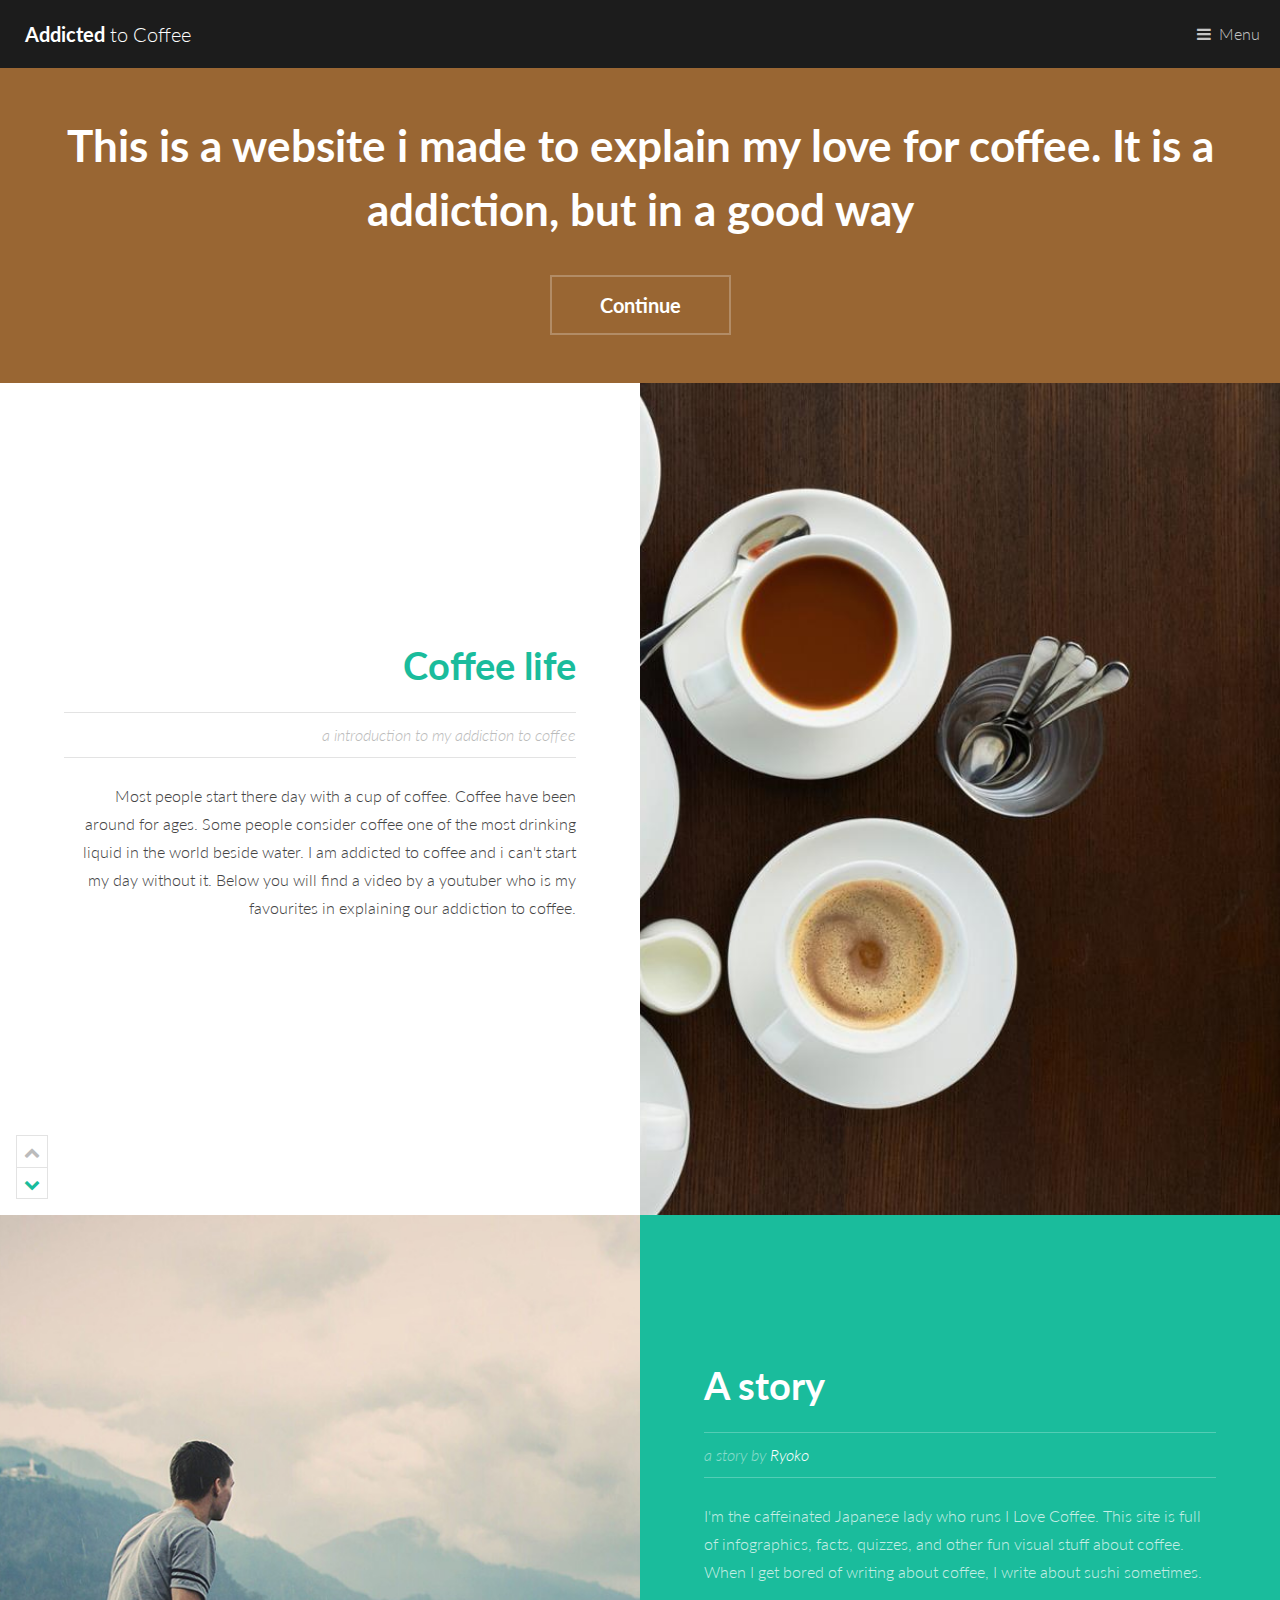
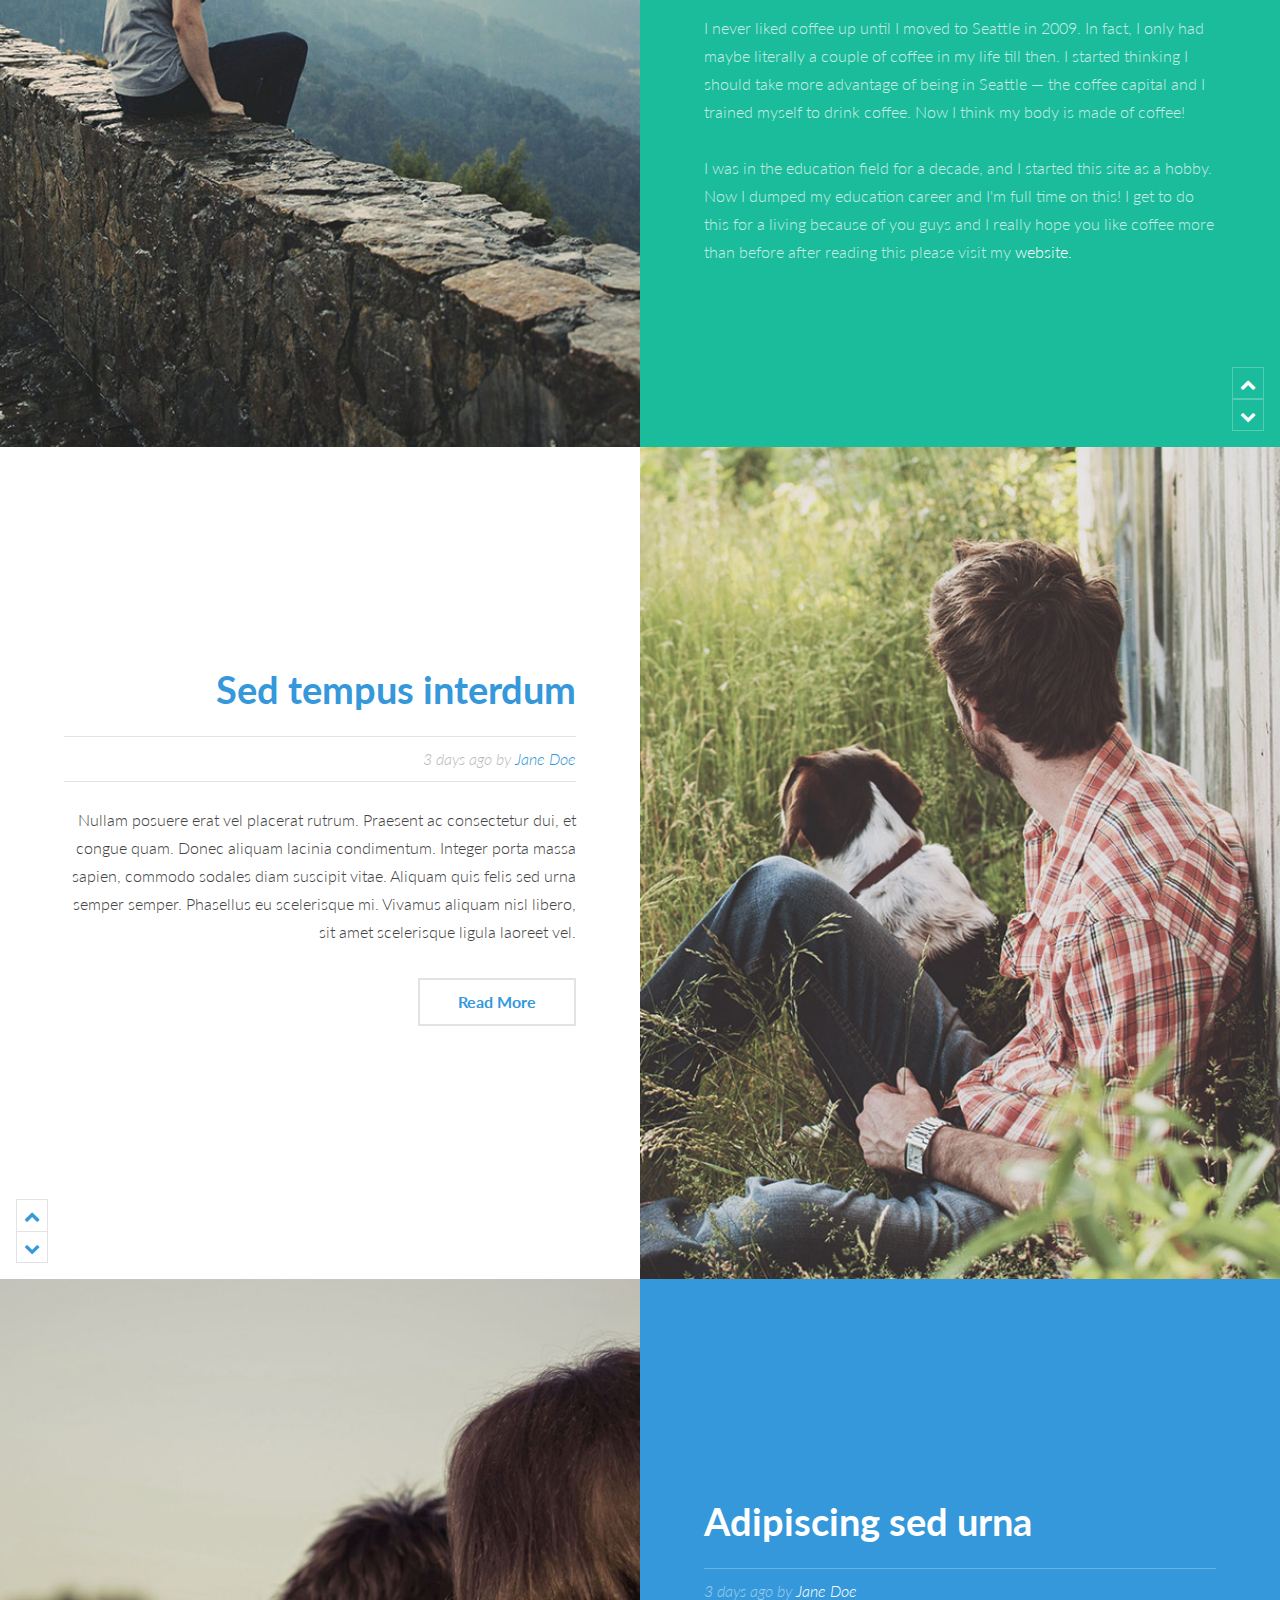
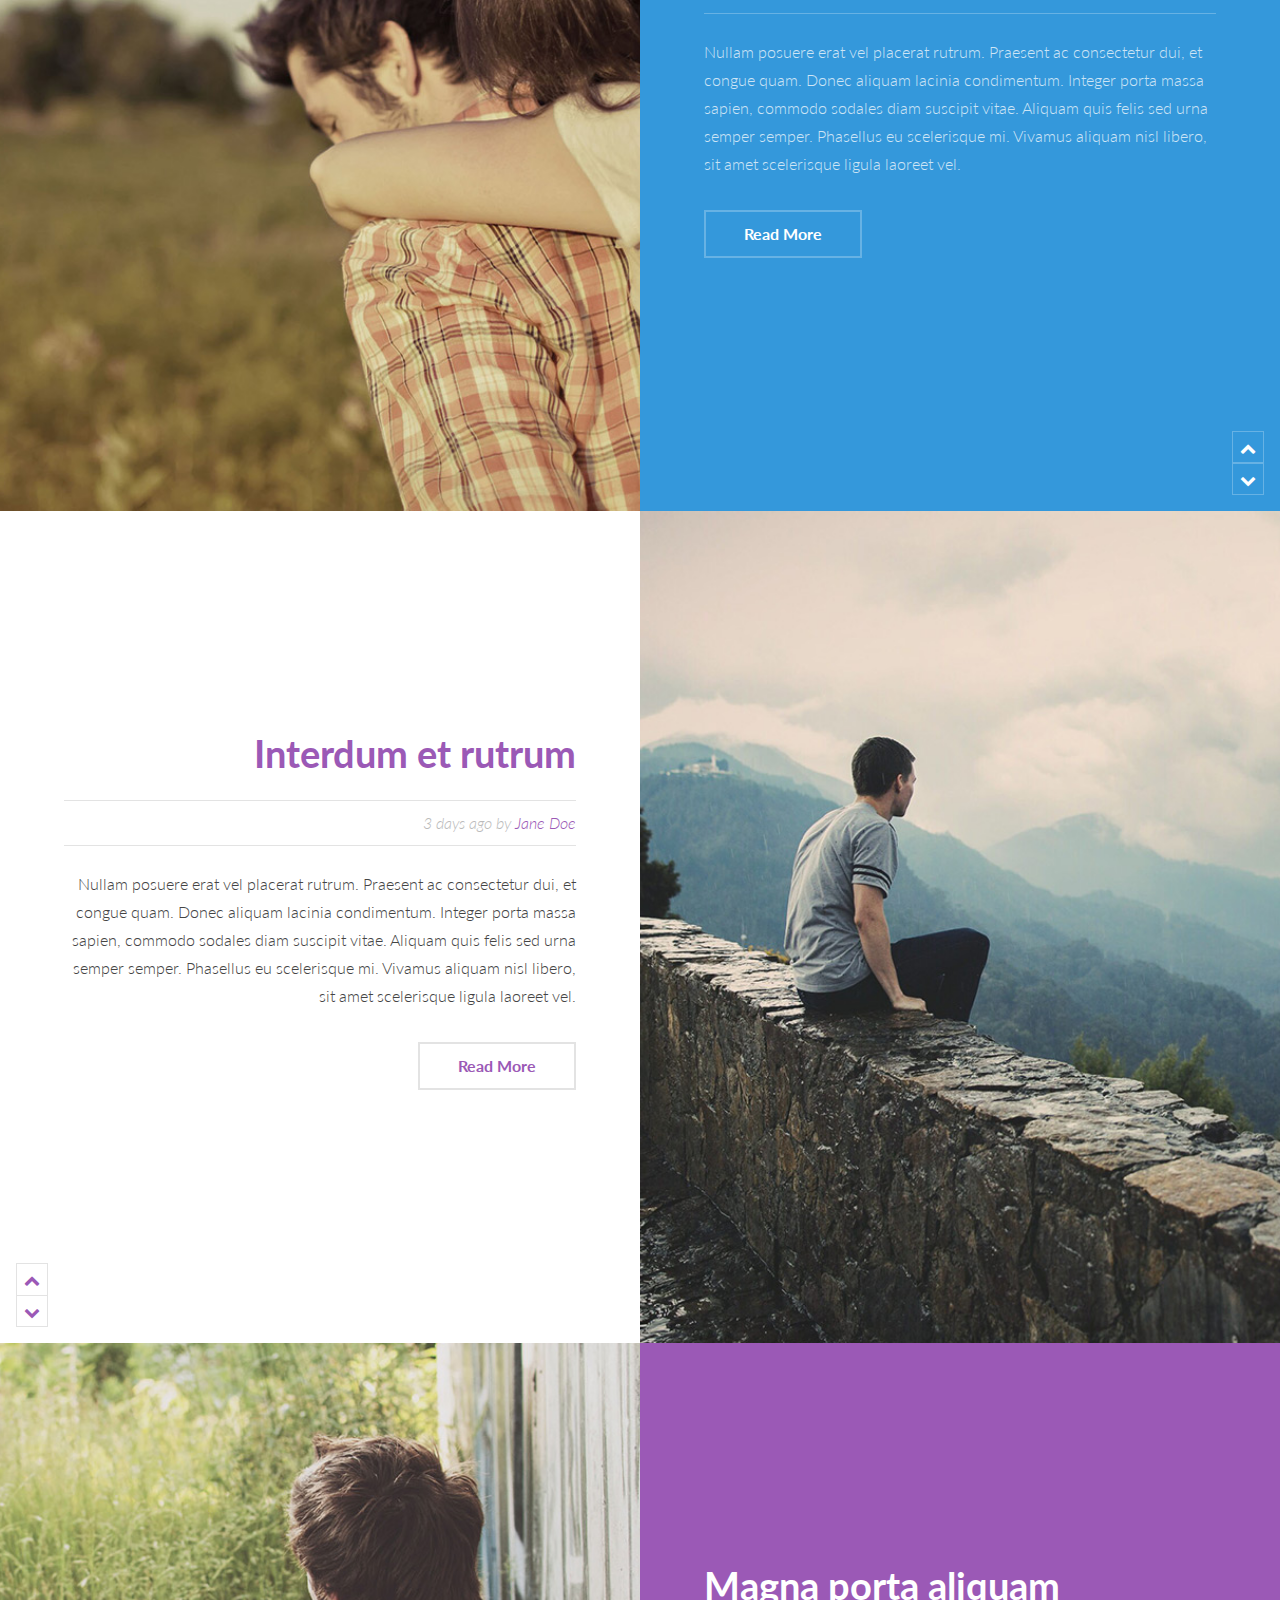
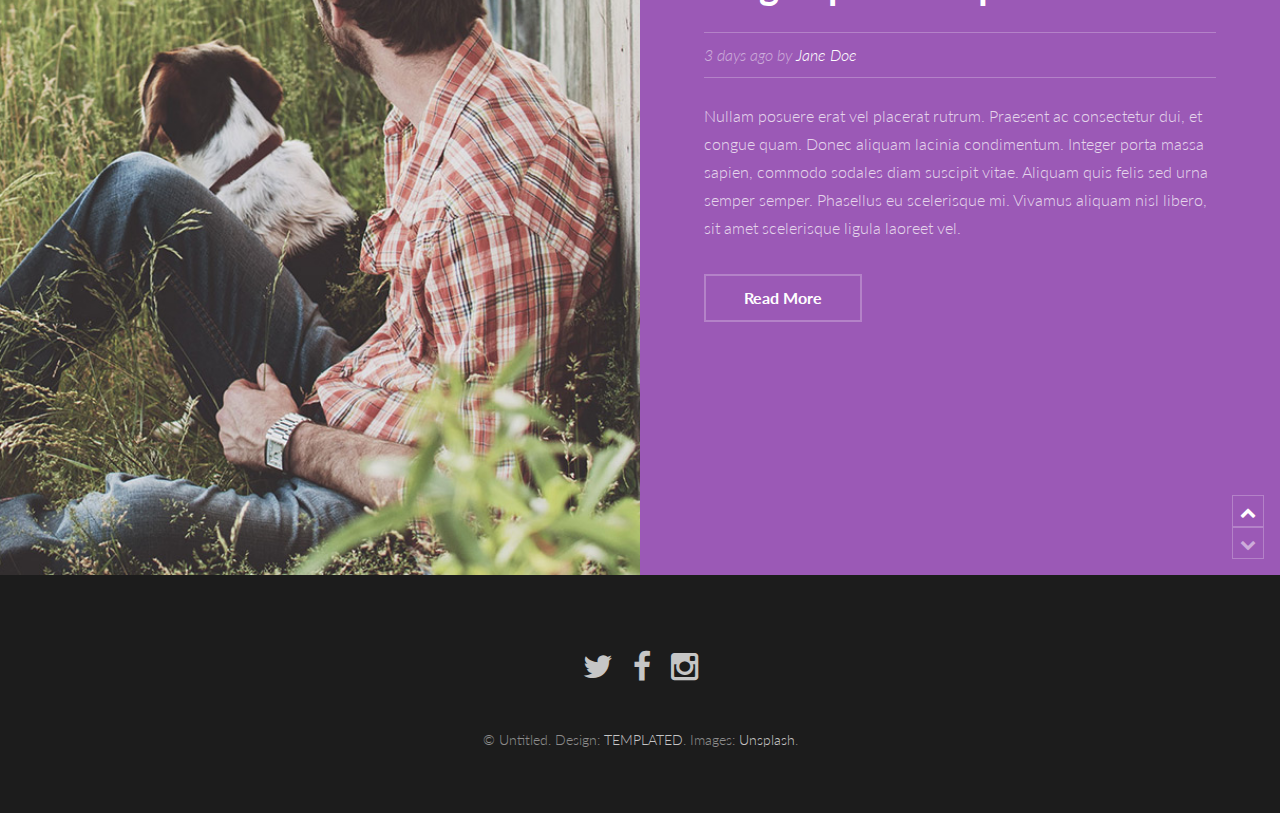
==== index.html @ e8433e21 "new changes again" ====
<!DOCTYPE HTML>

<html>
	<head>
		<title>Addicted to Coffee</title>
		<meta charset="utf-8" />
		<meta name="viewport" content="width=device-width, initial-scale=1" />
		<link rel="stylesheet" href="assets/css/main.css" />
	</head>
	<body>

		<!-- Header -->
			<header id="header">
				<a href="index.html" class="logo"><strong>Addicted</strong> to Coffee</a>
				<nav>
					<a href="#menu">Menu</a>
				</nav>
			</header>

		<!-- Nav -->
			<nav id="menu">
				<ul class="links">
					<li><a href="index.html">Home</a></li>
					<li><a href="elements.html">Elements</a></li>
					<li><a href="gallery.html">Special Gallery</a></li>
				</ul>
			</nav>

		<!-- Banner -->
			<section id="banner">
				<div class="inner">
					<h1>This is a website i made to explain my love for coffee.<br />
					It is a addiction, but in a good way</h1>
					<ul class="actions">
						<li><a href="#one" class="button alt scrolly big">Continue</a></li>
					</ul>
				</div>
			</section>

		<!-- first -->
			<article id="one" class="post style1">
				<div class="image">
					<div class="w3-content w3-section"  alt="" data-position="0% center">
						<img class="mySlides" src="images/some.jpg" >
						<img class="mySlides" src="images/capu.jpg" >
						<img class="mySlides" src="images/caf1.jpg" >
						<img class="mySlides" src="images/caf2.jpg" >
					</div>
				</div>
				<div class="content">
					<div class="inner">
						<header>
							<h2><a href="generic.html">Coffee life</a></h2>
							<p class="info">a introduction to my addiction to coffee</p>
						</header>
						<p>Most people start there day with a cup of coffee. Coffee have been around for ages. Some people consider coffee one of the most drinking liquid in the world beside water. I am addicted to coffee and i can't start my day without it. Below you will find a video by a youtuber who is my favourites in explaining our addiction to coffee. </p>

					</div>
					<div class="postnav">
						<a href="#" class="prev disabled"><span class="icon fa-chevron-up"></span></a>
						<a href="#two" class="scrolly next"><span class="icon fa-chevron-down"></span></a>
					</div>
				</div>
			</article>

		<!-- Two -->
			<article id="two" class="post invert style1 alt">
				<div class="image">
					<img src="images/pic13.jpg" alt="" data-position="10% center" />
				</div>
				<div class="content">
					<div class="inner">
						<header>
							<h2><a href="http://en.ilovecoffee.jp/">A story</a></h2>
							<p class="info">a story by  <a href="#">Ryoko</a></p>
						</header>
						<p>I'm the caffeinated Japanese lady who runs I Love Coffee. This site is full of infographics, facts, quizzes, and other fun visual stuff about coffee. When I get bored of writing about coffee, I write about sushi sometimes.
								<br /><br />
							I never liked coffee up until I moved to Seattle in 2009. In fact, I only had maybe literally a couple of coffee in my life till then. I started thinking I should take more advantage of being in Seattle — the coffee capital and I trained myself to drink coffee. Now I think my body is made of coffee!
								<br /><br />
								I was in the education field for a decade, and I started this site as a hobby. Now I dumped my education career and I'm full time on this!  I get to do this for a living because of you guys and I really hope you like coffee more than before after reading this please visit my <a href="http://en.ilovecoffee.jp/" >website.</a>
						</p>
					</div>
					<div class="postnav">
						<a href="#one" class="scrolly prev"><span class="icon fa-chevron-up"></span></a>
						<a href="#three" class="scrolly next"><span class="icon fa-chevron-down"></span></a>
					</div>
				</div>
			</article>

		<!-- Three -->
			<article id="three" class="post style2">
				<div class="image">
					<img src="images/pic12.jpg" alt="" data-position="80% center" />
				</div>
				<div class="content">
					<div class="inner">
						<header>
							<h2><a href="generic.html">Sed tempus interdum</a></h2>
							<p class="info">3 days ago by <a href="#">Jane Doe</a></p>
						</header>
						<p>Nullam posuere erat vel placerat rutrum. Praesent ac consectetur dui, et congue quam. Donec aliquam lacinia condimentum. Integer porta massa sapien, commodo sodales diam suscipit vitae. Aliquam quis felis sed urna semper semper. Phasellus eu scelerisque mi. Vivamus aliquam nisl libero, sit amet scelerisque ligula laoreet vel.</p>
						<ul class="actions">
							<li><a href="generic.html" class="button alt">Read More</a></li>
						</ul>
					</div>
					<div class="postnav">
						<a href="#two" class="scrolly prev"><span class="icon fa-chevron-up"></span></a>
						<a href="#four" class="scrolly next"><span class="icon fa-chevron-down"></span></a>
					</div>
				</div>
			</article>

		<!-- Four -->
			<article id="four" class="post invert style2 alt">
				<div class="image">
					<img src="images/pic14.jpg" alt="" data-position="60% center" />
				</div>
				<div class="content">
					<div class="inner">
						<header>
							<h2><a href="generic.html">Adipiscing sed urna</a></h2>
							<p class="info">3 days ago by <a href="#">Jane Doe</a></p>
						</header>
						<p>Nullam posuere erat vel placerat rutrum. Praesent ac consectetur dui, et congue quam. Donec aliquam lacinia condimentum. Integer porta massa sapien, commodo sodales diam suscipit vitae. Aliquam quis felis sed urna semper semper. Phasellus eu scelerisque mi. Vivamus aliquam nisl libero, sit amet scelerisque ligula laoreet vel.</p>
						<ul class="actions">
							<li><a href="generic.html" class="button alt">Read More</a></li>
						</ul>
					</div>
					<div class="postnav">
						<a href="#three" class="scrolly prev"><span class="icon fa-chevron-up"></span></a>
						<a href="#five" class="scrolly next"><span class="icon fa-chevron-down"></span></a>
					</div>
				</div>
			</article>

		<!-- Five -->
			<article id="five" class="post style3">
				<div class="image">
					<img src="images/pic13.jpg" alt="" data-position="5% center" />
				</div>
				<div class="content">
					<div class="inner">
						<header>
							<h2><a href="generic.html">Interdum et rutrum</a></h2>
							<p class="info">3 days ago by <a href="#">Jane Doe</a></p>
						</header>
						<p>Nullam posuere erat vel placerat rutrum. Praesent ac consectetur dui, et congue quam. Donec aliquam lacinia condimentum. Integer porta massa sapien, commodo sodales diam suscipit vitae. Aliquam quis felis sed urna semper semper. Phasellus eu scelerisque mi. Vivamus aliquam nisl libero, sit amet scelerisque ligula laoreet vel.</p>
						<ul class="actions">
							<li><a href="generic.html" class="button alt">Read More</a></li>
						</ul>
					</div>
					<div class="postnav">
						<a href="#four" class="scrolly prev"><span class="icon fa-chevron-up"></span></a>
						<a href="#six" class="scrolly next"><span class="icon fa-chevron-down"></span></a>
					</div>
				</div>
			</article>

		<!-- Six -->
			<article id="six" class="post invert style3 alt">
				<div class="image">
					<img src="images/pic12.jpg" alt="" data-position="80% center" />
				</div>
				<div class="content">
					<div class="inner">
						<header>
							<h2><a href="generic.html">Magna porta aliquam</a></h2>
							<p class="info">3 days ago by <a href="#">Jane Doe</a></p>
						</header>
						<p>Nullam posuere erat vel placerat rutrum. Praesent ac consectetur dui, et congue quam. Donec aliquam lacinia condimentum. Integer porta massa sapien, commodo sodales diam suscipit vitae. Aliquam quis felis sed urna semper semper. Phasellus eu scelerisque mi. Vivamus aliquam nisl libero, sit amet scelerisque ligula laoreet vel.</p>
						<ul class="actions">
							<li><a href="generic.html" class="button alt">Read More</a></li>
						</ul>
					</div>
					<div class="postnav">
						<a href="#five" class="scrolly prev"><span class="icon fa-chevron-up"></span></a>
						<a href="#" class="scrolly next disabled"><span class="icon fa-chevron-down"></span></a>
					</div>
				</div>
			</article>

		<!-- Footer -->
			<footer id="footer">
				<ul class="icons">
					<li><a href="#" class="icon fa-twitter"><span class="label">Twitter</span></a></li>
					<li><a href="#" class="icon fa-facebook"><span class="label">Facebook</span></a></li>
					<li><a href="#" class="icon fa-instagram"><span class="label">Instagram</span></a></li>
				</ul>
				<div class="copyright">
					&copy; Untitled. Design: <a href="https://templated.co">TEMPLATED</a>. Images: <a href="https://unsplash.com">Unsplash</a>.
				</div>
			</footer>

		<!-- Scripts -->
			<script src="assets/js/jquery.min.js"></script>
			<script src="assets/js/jquery.scrolly.min.js"></script>
			<script src="assets/js/skel.min.js"></script>
			<script src="assets/js/util.js"></script>
			<script src="assets/js/main.js"></script>
			<script src="assets/js/automaticslider.js"></script>

	</body>
</html>
---- assets/css/main.css ----
@charset "UTF-8";
@import url(font-awesome.min.css);
@import url("https://fonts.googleapis.com/css?family=Lato:300,700,300italic,700italic");

/*
	Binary by TEMPLATED
	templated.co @templatedco
	Released for free under the Creative Commons Attribution 3.0 license (templated.co/license)
*/

/* Reset */

	html, body, div, span, applet, object, iframe, h1, h2, h3, h4, h5, h6, p, blockquote, pre, a, abbr, acronym, address, big, cite, code, del, dfn, em, img, ins, kbd, q, s, samp, small, strike, strong, sub, sup, tt, var, b, u, i, center, dl, dt, dd, ol, ul, li, fieldset, form, label, legend, table, caption, tbody, tfoot, thead, tr, th, td, article, aside, canvas, details, embed, figure, figcaption, footer, header, hgroup, menu, nav, output, ruby, section, summary, time, mark, audio, video {
		margin: 0;
		padding: 0;
		border: 0;
		font-size: 100%;
		font: inherit;
		vertical-align: baseline;
	}

	article, aside, details, figcaption, figure, footer, header, hgroup, menu, nav, section {
		display: block;
	}

	body {
		line-height: 1;
	}

	ol, ul {
		list-style: none;
	}

	blockquote, q {
		quotes: none;
	}

	blockquote:before, blockquote:after, q:before, q:after {
		content: '';
		content: none;
	}

	table {
		border-collapse: collapse;
		border-spacing: 0;
	}

	body {
		-webkit-text-size-adjust: none;
	}

/* Box Model */

	*, *:before, *:after {
		-moz-box-sizing: border-box;
		-webkit-box-sizing: border-box;
		box-sizing: border-box;
	}

/* Containers */

	.container {
		margin-left: auto;
		margin-right: auto;
	}

	.container.\31 25\25 {
		width: 100%;
		max-width: 100em;
		min-width: 80em;
	}

	.container.\37 5\25 {
		width: 60em;
	}

	.container.\35 0\25 {
		width: 40em;
	}

	.container.\32 5\25 {
		width: 20em;
	}

	.container {
		width: 80em;
	}

	@media screen and (max-width: 1680px) {

		.container.\31 25\25 {
			width: 100%;
			max-width: 100em;
			min-width: 80em;
		}

		.container.\37 5\25 {
			width: 60em;
		}

		.container.\35 0\25 {
			width: 40em;
		}

		.container.\32 5\25 {
			width: 20em;
		}

		.container {
			width: 80em;
		}

	}

	@media screen and (max-width: 1280px) {

		.container.\31 25\25 {
			width: 100%;
			max-width: 81.25em;
			min-width: 65em;
		}

		.container.\37 5\25 {
			width: 48.75em;
		}

		.container.\35 0\25 {
			width: 32.5em;
		}

		.container.\32 5\25 {
			width: 16.25em;
		}

		.container {
			width: 65em;
		}

	}

	@media screen and (max-width: 980px) {

		.container.\31 25\25 {
			width: 100%;
			max-width: 112.5%;
			min-width: 90%;
		}

		.container.\37 5\25 {
			width: 67.5%;
		}

		.container.\35 0\25 {
			width: 45%;
		}

		.container.\32 5\25 {
			width: 22.5%;
		}

		.container {
			width: 90%;
		}

	}

	@media screen and (max-width: 736px) {

		.container.\31 25\25 {
			width: 100%;
			max-width: 112.5%;
			min-width: 90%;
		}

		.container.\37 5\25 {
			width: 67.5%;
		}

		.container.\35 0\25 {
			width: 45%;
		}

		.container.\32 5\25 {
			width: 22.5%;
		}

		.container {
			width: 90% !important;
		}

	}

	@media screen and (max-width: 480px) {

		.container.\31 25\25 {
			width: 100%;
			max-width: 112.5%;
			min-width: 90%;
		}

		.container.\37 5\25 {
			width: 67.5%;
		}

		.container.\35 0\25 {
			width: 45%;
		}

		.container.\32 5\25 {
			width: 22.5%;
		}

		.container {
			width: 90% !important;
		}

	}

/* Grid */

	.row {
		border-bottom: solid 1px transparent;
		-moz-box-sizing: border-box;
		-webkit-box-sizing: border-box;
		box-sizing: border-box;
	}

	.row > * {
		float: left;
		-moz-box-sizing: border-box;
		-webkit-box-sizing: border-box;
		box-sizing: border-box;
	}

	.row:after, .row:before {
		content: '';
		display: block;
		clear: both;
		height: 0;
	}

	.row.uniform > * > :first-child {
		margin-top: 0;
	}

	.row.uniform > * > :last-child {
		margin-bottom: 0;
	}

	.row.\30 \25 > * {
		padding: 0 0 0 0em;
	}

	.row.\30 \25 {
		margin: 0 0 -1px 0em;
	}

	.row.uniform.\30 \25 > * {
		padding: 0em 0 0 0em;
	}

	.row.uniform.\30 \25 {
		margin: 0em 0 -1px 0em;
	}

	.row > * {
		padding: 0 0 0 2em;
	}

	.row {
		margin: 0 0 -1px -2em;
	}

	.row.uniform > * {
		padding: 2em 0 0 2em;
	}

	.row.uniform {
		margin: -2em 0 -1px -2em;
	}

	.row.\32 00\25 > * {
		padding: 0 0 0 4em;
	}

	.row.\32 00\25 {
		margin: 0 0 -1px -4em;
	}

	.row.uniform.\32 00\25 > * {
		padding: 4em 0 0 4em;
	}

	.row.uniform.\32 00\25 {
		margin: -4em 0 -1px -4em;
	}

	.row.\31 50\25 > * {
		padding: 0 0 0 3em;
	}

	.row.\31 50\25 {
		margin: 0 0 -1px -3em;
	}

	.row.uniform.\31 50\25 > * {
		padding: 3em 0 0 3em;
	}

	.row.uniform.\31 50\25 {
		margin: -3em 0 -1px -3em;
	}

	.row.\35 0\25 > * {
		padding: 0 0 0 1em;
	}

	.row.\35 0\25 {
		margin: 0 0 -1px -1em;
	}

	.row.uniform.\35 0\25 > * {
		padding: 1em 0 0 1em;
	}

	.row.uniform.\35 0\25 {
		margin: -1em 0 -1px -1em;
	}

	.row.\32 5\25 > * {
		padding: 0 0 0 0.5em;
	}

	.row.\32 5\25 {
		margin: 0 0 -1px -0.5em;
	}

	.row.uniform.\32 5\25 > * {
		padding: 0.5em 0 0 0.5em;
	}

	.row.uniform.\32 5\25 {
		margin: -0.5em 0 -1px -0.5em;
	}

	.\31 2u, .\31 2u\24 {
		width: 100%;
		clear: none;
		margin-left: 0;
	}

	.\31 1u, .\31 1u\24 {
		width: 91.6666666667%;
		clear: none;
		margin-left: 0;
	}

	.\31 0u, .\31 0u\24 {
		width: 83.3333333333%;
		clear: none;
		margin-left: 0;
	}

	.\39 u, .\39 u\24 {
		width: 75%;
		clear: none;
		margin-left: 0;
	}

	.\38 u, .\38 u\24 {
		width: 66.6666666667%;
		clear: none;
		margin-left: 0;
	}

	.\37 u, .\37 u\24 {
		width: 58.3333333333%;
		clear: none;
		margin-left: 0;
	}

	.\36 u, .\36 u\24 {
		width: 50%;
		clear: none;
		margin-left: 0;
	}

	.\35 u, .\35 u\24 {
		width: 41.6666666667%;
		clear: none;
		margin-left: 0;
	}

	.\34 u, .\34 u\24 {
		width: 33.3333333333%;
		clear: none;
		margin-left: 0;
	}

	.\33 u, .\33 u\24 {
		width: 25%;
		clear: none;
		margin-left: 0;
	}

	.\32 u, .\32 u\24 {
		width: 16.6666666667%;
		clear: none;
		margin-left: 0;
	}

	.\31 u, .\31 u\24 {
		width: 8.3333333333%;
		clear: none;
		margin-left: 0;
	}

	.\31 2u\24 + *,
	.\31 1u\24 + *,
	.\31 0u\24 + *,
	.\39 u\24 + *,
	.\38 u\24 + *,
	.\37 u\24 + *,
	.\36 u\24 + *,
	.\35 u\24 + *,
	.\34 u\24 + *,
	.\33 u\24 + *,
	.\32 u\24 + *,
	.\31 u\24 + * {
		clear: left;
	}

	.\-11u {
		margin-left: 91.66667%;
	}

	.\-10u {
		margin-left: 83.33333%;
	}

	.\-9u {
		margin-left: 75%;
	}

	.\-8u {
		margin-left: 66.66667%;
	}

	.\-7u {
		margin-left: 58.33333%;
	}

	.\-6u {
		margin-left: 50%;
	}

	.\-5u {
		margin-left: 41.66667%;
	}

	.\-4u {
		margin-left: 33.33333%;
	}

	.\-3u {
		margin-left: 25%;
	}

	.\-2u {
		margin-left: 16.66667%;
	}

	.\-1u {
		margin-left: 8.33333%;
	}

	@media screen and (max-width: 1680px) {

		.row > * {
			padding: 0 0 0 2em;
		}

		.row {
			margin: 0 0 -1px -2em;
		}

		.row.uniform > * {
			padding: 2em 0 0 2em;
		}

		.row.uniform {
			margin: -2em 0 -1px -2em;
		}

		.row.\32 00\25 > * {
			padding: 0 0 0 4em;
		}

		.row.\32 00\25 {
			margin: 0 0 -1px -4em;
		}

		.row.uniform.\32 00\25 > * {
			padding: 4em 0 0 4em;
		}

		.row.uniform.\32 00\25 {
			margin: -4em 0 -1px -4em;
		}

		.row.\31 50\25 > * {
			padding: 0 0 0 3em;
		}

		.row.\31 50\25 {
			margin: 0 0 -1px -3em;
		}

		.row.uniform.\31 50\25 > * {
			padding: 3em 0 0 3em;
		}

		.row.uniform.\31 50\25 {
			margin: -3em 0 -1px -3em;
		}

		.row.\35 0\25 > * {
			padding: 0 0 0 1em;
		}

		.row.\35 0\25 {
			margin: 0 0 -1px -1em;
		}

		.row.uniform.\35 0\25 > * {
			padding: 1em 0 0 1em;
		}

		.row.uniform.\35 0\25 {
			margin: -1em 0 -1px -1em;
		}

		.row.\32 5\25 > * {
			padding: 0 0 0 0.5em;
		}

		.row.\32 5\25 {
			margin: 0 0 -1px -0.5em;
		}

		.row.uniform.\32 5\25 > * {
			padding: 0.5em 0 0 0.5em;
		}

		.row.uniform.\32 5\25 {
			margin: -0.5em 0 -1px -0.5em;
		}

		.\31 2u\28xlarge\29, .\31 2u\24\28xlarge\29 {
			width: 100%;
			clear: none;
			margin-left: 0;
		}

		.\31 1u\28xlarge\29, .\31 1u\24\28xlarge\29 {
			width: 91.6666666667%;
			clear: none;
			margin-left: 0;
		}

		.\31 0u\28xlarge\29, .\31 0u\24\28xlarge\29 {
			width: 83.3333333333%;
			clear: none;
			margin-left: 0;
		}

		.\39 u\28xlarge\29, .\39 u\24\28xlarge\29 {
			width: 75%;
			clear: none;
			margin-left: 0;
		}

		.\38 u\28xlarge\29, .\38 u\24\28xlarge\29 {
			width: 66.6666666667%;
			clear: none;
			margin-left: 0;
		}

		.\37 u\28xlarge\29, .\37 u\24\28xlarge\29 {
			width: 58.3333333333%;
			clear: none;
			margin-left: 0;
		}

		.\36 u\28xlarge\29, .\36 u\24\28xlarge\29 {
			width: 50%;
			clear: none;
			margin-left: 0;
		}

		.\35 u\28xlarge\29, .\35 u\24\28xlarge\29 {
			width: 41.6666666667%;
			clear: none;
			margin-left: 0;
		}

		.\34 u\28xlarge\29, .\34 u\24\28xlarge\29 {
			width: 33.3333333333%;
			clear: none;
			margin-left: 0;
		}

		.\33 u\28xlarge\29, .\33 u\24\28xlarge\29 {
			width: 25%;
			clear: none;
			margin-left: 0;
		}

		.\32 u\28xlarge\29, .\32 u\24\28xlarge\29 {
			width: 16.6666666667%;
			clear: none;
			margin-left: 0;
		}

		.\31 u\28xlarge\29, .\31 u\24\28xlarge\29 {
			width: 8.3333333333%;
			clear: none;
			margin-left: 0;
		}

		.\31 2u\24\28xlarge\29 + *,
		.\31 1u\24\28xlarge\29 + *,
		.\31 0u\24\28xlarge\29 + *,
		.\39 u\24\28xlarge\29 + *,
		.\38 u\24\28xlarge\29 + *,
		.\37 u\24\28xlarge\29 + *,
		.\36 u\24\28xlarge\29 + *,
		.\35 u\24\28xlarge\29 + *,
		.\34 u\24\28xlarge\29 + *,
		.\33 u\24\28xlarge\29 + *,
		.\32 u\24\28xlarge\29 + *,
		.\31 u\24\28xlarge\29 + * {
			clear: left;
		}

		.\-11u\28xlarge\29 {
			margin-left: 91.66667%;
		}

		.\-10u\28xlarge\29 {
			margin-left: 83.33333%;
		}

		.\-9u\28xlarge\29 {
			margin-left: 75%;
		}

		.\-8u\28xlarge\29 {
			margin-left: 66.66667%;
		}

		.\-7u\28xlarge\29 {
			margin-left: 58.33333%;
		}

		.\-6u\28xlarge\29 {
			margin-left: 50%;
		}

		.\-5u\28xlarge\29 {
			margin-left: 41.66667%;
		}

		.\-4u\28xlarge\29 {
			margin-left: 33.33333%;
		}

		.\-3u\28xlarge\29 {
			margin-left: 25%;
		}

		.\-2u\28xlarge\29 {
			margin-left: 16.66667%;
		}

		.\-1u\28xlarge\29 {
			margin-left: 8.33333%;
		}

	}

	@media screen and (max-width: 1280px) {

		.row > * {
			padding: 0 0 0 1.5em;
		}

		.row {
			margin: 0 0 -1px -1.5em;
		}

		.row.uniform > * {
			padding: 1.5em 0 0 1.5em;
		}

		.row.uniform {
			margin: -1.5em 0 -1px -1.5em;
		}

		.row.\32 00\25 > * {
			padding: 0 0 0 3em;
		}

		.row.\32 00\25 {
			margin: 0 0 -1px -3em;
		}

		.row.uniform.\32 00\25 > * {
			padding: 3em 0 0 3em;
		}

		.row.uniform.\32 00\25 {
			margin: -3em 0 -1px -3em;
		}

		.row.\31 50\25 > * {
			padding: 0 0 0 2.25em;
		}

		.row.\31 50\25 {
			margin: 0 0 -1px -2.25em;
		}

		.row.uniform.\31 50\25 > * {
			padding: 2.25em 0 0 2.25em;
		}

		.row.uniform.\31 50\25 {
			margin: -2.25em 0 -1px -2.25em;
		}

		.row.\35 0\25 > * {
			padding: 0 0 0 0.75em;
		}

		.row.\35 0\25 {
			margin: 0 0 -1px -0.75em;
		}

		.row.uniform.\35 0\25 > * {
			padding: 0.75em 0 0 0.75em;
		}

		.row.uniform.\35 0\25 {
			margin: -0.75em 0 -1px -0.75em;
		}

		.row.\32 5\25 > * {
			padding: 0 0 0 0.375em;
		}

		.row.\32 5\25 {
			margin: 0 0 -1px -0.375em;
		}

		.row.uniform.\32 5\25 > * {
			padding: 0.375em 0 0 0.375em;
		}

		.row.uniform.\32 5\25 {
			margin: -0.375em 0 -1px -0.375em;
		}

		.\31 2u\28large\29, .\31 2u\24\28large\29 {
			width: 100%;
			clear: none;
			margin-left: 0;
		}

		.\31 1u\28large\29, .\31 1u\24\28large\29 {
			width: 91.6666666667%;
			clear: none;
			margin-left: 0;
		}

		.\31 0u\28large\29, .\31 0u\24\28large\29 {
			width: 83.3333333333%;
			clear: none;
			margin-left: 0;
		}

		.\39 u\28large\29, .\39 u\24\28large\29 {
			width: 75%;
			clear: none;
			margin-left: 0;
		}

		.\38 u\28large\29, .\38 u\24\28large\29 {
			width: 66.6666666667%;
			clear: none;
			margin-left: 0;
		}

		.\37 u\28large\29, .\37 u\24\28large\29 {
			width: 58.3333333333%;
			clear: none;
			margin-left: 0;
		}

		.\36 u\28large\29, .\36 u\24\28large\29 {
			width: 50%;
			clear: none;
			margin-left: 0;
		}

		.\35 u\28large\29, .\35 u\24\28large\29 {
			width: 41.6666666667%;
			clear: none;
			margin-left: 0;
		}

		.\34 u\28large\29, .\34 u\24\28large\29 {
			width: 33.3333333333%;
			clear: none;
			margin-left: 0;
		}

		.\33 u\28large\29, .\33 u\24\28large\29 {
			width: 25%;
			clear: none;
			margin-left: 0;
		}

		.\32 u\28large\29, .\32 u\24\28large\29 {
			width: 16.6666666667%;
			clear: none;
			margin-left: 0;
		}

		.\31 u\28large\29, .\31 u\24\28large\29 {
			width: 8.3333333333%;
			clear: none;
			margin-left: 0;
		}

		.\31 2u\24\28large\29 + *,
		.\31 1u\24\28large\29 + *,
		.\31 0u\24\28large\29 + *,
		.\39 u\24\28large\29 + *,
		.\38 u\24\28large\29 + *,
		.\37 u\24\28large\29 + *,
		.\36 u\24\28large\29 + *,
		.\35 u\24\28large\29 + *,
		.\34 u\24\28large\29 + *,
		.\33 u\24\28large\29 + *,
		.\32 u\24\28large\29 + *,
		.\31 u\24\28large\29 + * {
			clear: left;
		}

		.\-11u\28large\29 {
			margin-left: 91.66667%;
		}

		.\-10u\28large\29 {
			margin-left: 83.33333%;
		}

		.\-9u\28large\29 {
			margin-left: 75%;
		}

		.\-8u\28large\29 {
			margin-left: 66.66667%;
		}

		.\-7u\28large\29 {
			margin-left: 58.33333%;
		}

		.\-6u\28large\29 {
			margin-left: 50%;
		}

		.\-5u\28large\29 {
			margin-left: 41.66667%;
		}

		.\-4u\28large\29 {
			margin-left: 33.33333%;
		}

		.\-3u\28large\29 {
			margin-left: 25%;
		}

		.\-2u\28large\29 {
			margin-left: 16.66667%;
		}

		.\-1u\28large\29 {
			margin-left: 8.33333%;
		}

	}

	@media screen and (max-width: 980px) {

		.row > * {
			padding: 0 0 0 1.5em;
		}

		.row {
			margin: 0 0 -1px -1.5em;
		}

		.row.uniform > * {
			padding: 1.5em 0 0 1.5em;
		}

		.row.uniform {
			margin: -1.5em 0 -1px -1.5em;
		}

		.row.\32 00\25 > * {
			padding: 0 0 0 3em;
		}

		.row.\32 00\25 {
			margin: 0 0 -1px -3em;
		}

		.row.uniform.\32 00\25 > * {
			padding: 3em 0 0 3em;
		}

		.row.uniform.\32 00\25 {
			margin: -3em 0 -1px -3em;
		}

		.row.\31 50\25 > * {
			padding: 0 0 0 2.25em;
		}

		.row.\31 50\25 {
			margin: 0 0 -1px -2.25em;
		}

		.row.uniform.\31 50\25 > * {
			padding: 2.25em 0 0 2.25em;
		}

		.row.uniform.\31 50\25 {
			margin: -2.25em 0 -1px -2.25em;
		}

		.row.\35 0\25 > * {
			padding: 0 0 0 0.75em;
		}

		.row.\35 0\25 {
			margin: 0 0 -1px -0.75em;
		}

		.row.uniform.\35 0\25 > * {
			padding: 0.75em 0 0 0.75em;
		}

		.row.uniform.\35 0\25 {
			margin: -0.75em 0 -1px -0.75em;
		}

		.row.\32 5\25 > * {
			padding: 0 0 0 0.375em;
		}

		.row.\32 5\25 {
			margin: 0 0 -1px -0.375em;
		}

		.row.uniform.\32 5\25 > * {
			padding: 0.375em 0 0 0.375em;
		}

		.row.uniform.\32 5\25 {
			margin: -0.375em 0 -1px -0.375em;
		}

		.\31 2u\28medium\29, .\31 2u\24\28medium\29 {
			width: 100%;
			clear: none;
			margin-left: 0;
		}

		.\31 1u\28medium\29, .\31 1u\24\28medium\29 {
			width: 91.6666666667%;
			clear: none;
			margin-left: 0;
		}

		.\31 0u\28medium\29, .\31 0u\24\28medium\29 {
			width: 83.3333333333%;
			clear: none;
			margin-left: 0;
		}

		.\39 u\28medium\29, .\39 u\24\28medium\29 {
			width: 75%;
			clear: none;
			margin-left: 0;
		}

		.\38 u\28medium\29, .\38 u\24\28medium\29 {
			width: 66.6666666667%;
			clear: none;
			margin-left: 0;
		}

		.\37 u\28medium\29, .\37 u\24\28medium\29 {
			width: 58.3333333333%;
			clear: none;
			margin-left: 0;
		}

		.\36 u\28medium\29, .\36 u\24\28medium\29 {
			width: 50%;
			clear: none;
			margin-left: 0;
		}

		.\35 u\28medium\29, .\35 u\24\28medium\29 {
			width: 41.6666666667%;
			clear: none;
			margin-left: 0;
		}

		.\34 u\28medium\29, .\34 u\24\28medium\29 {
			width: 33.3333333333%;
			clear: none;
			margin-left: 0;
		}

		.\33 u\28medium\29, .\33 u\24\28medium\29 {
			width: 25%;
			clear: none;
			margin-left: 0;
		}

		.\32 u\28medium\29, .\32 u\24\28medium\29 {
			width: 16.6666666667%;
			clear: none;
			margin-left: 0;
		}

		.\31 u\28medium\29, .\31 u\24\28medium\29 {
			width: 8.3333333333%;
			clear: none;
			margin-left: 0;
		}

		.\31 2u\24\28medium\29 + *,
		.\31 1u\24\28medium\29 + *,
		.\31 0u\24\28medium\29 + *,
		.\39 u\24\28medium\29 + *,
		.\38 u\24\28medium\29 + *,
		.\37 u\24\28medium\29 + *,
		.\36 u\24\28medium\29 + *,
		.\35 u\24\28medium\29 + *,
		.\34 u\24\28medium\29 + *,
		.\33 u\24\28medium\29 + *,
		.\32 u\24\28medium\29 + *,
		.\31 u\24\28medium\29 + * {
			clear: left;
		}

		.\-11u\28medium\29 {
			margin-left: 91.66667%;
		}

		.\-10u\28medium\29 {
			margin-left: 83.33333%;
		}

		.\-9u\28medium\29 {
			margin-left: 75%;
		}

		.\-8u\28medium\29 {
			margin-left: 66.66667%;
		}

		.\-7u\28medium\29 {
			margin-left: 58.33333%;
		}

		.\-6u\28medium\29 {
			margin-left: 50%;
		}

		.\-5u\28medium\29 {
			margin-left: 41.66667%;
		}

		.\-4u\28medium\29 {
			margin-left: 33.33333%;
		}

		.\-3u\28medium\29 {
			margin-left: 25%;
		}

		.\-2u\28medium\29 {
			margin-left: 16.66667%;
		}

		.\-1u\28medium\29 {
			margin-left: 8.33333%;
		}

	}

	@media screen and (max-width: 736px) {

		.row > * {
			padding: 0 0 0 1.25em;
		}

		.row {
			margin: 0 0 -1px -1.25em;
		}

		.row.uniform > * {
			padding: 1.25em 0 0 1.25em;
		}

		.row.uniform {
			margin: -1.25em 0 -1px -1.25em;
		}

		.row.\32 00\25 > * {
			padding: 0 0 0 2.5em;
		}

		.row.\32 00\25 {
			margin: 0 0 -1px -2.5em;
		}

		.row.uniform.\32 00\25 > * {
			padding: 2.5em 0 0 2.5em;
		}

		.row.uniform.\32 00\25 {
			margin: -2.5em 0 -1px -2.5em;
		}

		.row.\31 50\25 > * {
			padding: 0 0 0 1.875em;
		}

		.row.\31 50\25 {
			margin: 0 0 -1px -1.875em;
		}

		.row.uniform.\31 50\25 > * {
			padding: 1.875em 0 0 1.875em;
		}

		.row.uniform.\31 50\25 {
			margin: -1.875em 0 -1px -1.875em;
		}

		.row.\35 0\25 > * {
			padding: 0 0 0 0.625em;
		}

		.row.\35 0\25 {
			margin: 0 0 -1px -0.625em;
		}

		.row.uniform.\35 0\25 > * {
			padding: 0.625em 0 0 0.625em;
		}

		.row.uniform.\35 0\25 {
			margin: -0.625em 0 -1px -0.625em;
		}

		.row.\32 5\25 > * {
			padding: 0 0 0 0.3125em;
		}

		.row.\32 5\25 {
			margin: 0 0 -1px -0.3125em;
		}

		.row.uniform.\32 5\25 > * {
			padding: 0.3125em 0 0 0.3125em;
		}

		.row.uniform.\32 5\25 {
			margin: -0.3125em 0 -1px -0.3125em;
		}

		.\31 2u\28small\29, .\31 2u\24\28small\29 {
			width: 100%;
			clear: none;
			margin-left: 0;
		}

		.\31 1u\28small\29, .\31 1u\24\28small\29 {
			width: 91.6666666667%;
			clear: none;
			margin-left: 0;
		}

		.\31 0u\28small\29, .\31 0u\24\28small\29 {
			width: 83.3333333333%;
			clear: none;
			margin-left: 0;
		}

		.\39 u\28small\29, .\39 u\24\28small\29 {
			width: 75%;
			clear: none;
			margin-left: 0;
		}

		.\38 u\28small\29, .\38 u\24\28small\29 {
			width: 66.6666666667%;
			clear: none;
			margin-left: 0;
		}

		.\37 u\28small\29, .\37 u\24\28small\29 {
			width: 58.3333333333%;
			clear: none;
			margin-left: 0;
		}

		.\36 u\28small\29, .\36 u\24\28small\29 {
			width: 50%;
			clear: none;
			margin-left: 0;
		}

		.\35 u\28small\29, .\35 u\24\28small\29 {
			width: 41.6666666667%;
			clear: none;
			margin-left: 0;
		}

		.\34 u\28small\29, .\34 u\24\28small\29 {
			width: 33.3333333333%;
			clear: none;
			margin-left: 0;
		}

		.\33 u\28small\29, .\33 u\24\28small\29 {
			width: 25%;
			clear: none;
			margin-left: 0;
		}

		.\32 u\28small\29, .\32 u\24\28small\29 {
			width: 16.6666666667%;
			clear: none;
			margin-left: 0;
		}

		.\31 u\28small\29, .\31 u\24\28small\29 {
			width: 8.3333333333%;
			clear: none;
			margin-left: 0;
		}

		.\31 2u\24\28small\29 + *,
		.\31 1u\24\28small\29 + *,
		.\31 0u\24\28small\29 + *,
		.\39 u\24\28small\29 + *,
		.\38 u\24\28small\29 + *,
		.\37 u\24\28small\29 + *,
		.\36 u\24\28small\29 + *,
		.\35 u\24\28small\29 + *,
		.\34 u\24\28small\29 + *,
		.\33 u\24\28small\29 + *,
		.\32 u\24\28small\29 + *,
		.\31 u\24\28small\29 + * {
			clear: left;
		}

		.\-11u\28small\29 {
			margin-left: 91.66667%;
		}

		.\-10u\28small\29 {
			margin-left: 83.33333%;
		}

		.\-9u\28small\29 {
			margin-left: 75%;
		}

		.\-8u\28small\29 {
			margin-left: 66.66667%;
		}

		.\-7u\28small\29 {
			margin-left: 58.33333%;
		}

		.\-6u\28small\29 {
			margin-left: 50%;
		}

		.\-5u\28small\29 {
			margin-left: 41.66667%;
		}

		.\-4u\28small\29 {
			margin-left: 33.33333%;
		}

		.\-3u\28small\29 {
			margin-left: 25%;
		}

		.\-2u\28small\29 {
			margin-left: 16.66667%;
		}

		.\-1u\28small\29 {
			margin-left: 8.33333%;
		}

	}

	@media screen and (max-width: 480px) {

		.row > * {
			padding: 0 0 0 1.25em;
		}

		.row {
			margin: 0 0 -1px -1.25em;
		}

		.row.uniform > * {
			padding: 1.25em 0 0 1.25em;
		}

		.row.uniform {
			margin: -1.25em 0 -1px -1.25em;
		}

		.row.\32 00\25 > * {
			padding: 0 0 0 2.5em;
		}

		.row.\32 00\25 {
			margin: 0 0 -1px -2.5em;
		}

		.row.uniform.\32 00\25 > * {
			padding: 2.5em 0 0 2.5em;
		}

		.row.uniform.\32 00\25 {
			margin: -2.5em 0 -1px -2.5em;
		}

		.row.\31 50\25 > * {
			padding: 0 0 0 1.875em;
		}

		.row.\31 50\25 {
			margin: 0 0 -1px -1.875em;
		}

		.row.uniform.\31 50\25 > * {
			padding: 1.875em 0 0 1.875em;
		}

		.row.uniform.\31 50\25 {
			margin: -1.875em 0 -1px -1.875em;
		}

		.row.\35 0\25 > * {
			padding: 0 0 0 0.625em;
		}

		.row.\35 0\25 {
			margin: 0 0 -1px -0.625em;
		}

		.row.uniform.\35 0\25 > * {
			padding: 0.625em 0 0 0.625em;
		}

		.row.uniform.\35 0\25 {
			margin: -0.625em 0 -1px -0.625em;
		}

		.row.\32 5\25 > * {
			padding: 0 0 0 0.3125em;
		}

		.row.\32 5\25 {
			margin: 0 0 -1px -0.3125em;
		}

		.row.uniform.\32 5\25 > * {
			padding: 0.3125em 0 0 0.3125em;
		}

		.row.uniform.\32 5\25 {
			margin: -0.3125em 0 -1px -0.3125em;
		}

		.\31 2u\28xsmall\29, .\31 2u\24\28xsmall\29 {
			width: 100%;
			clear: none;
			margin-left: 0;
		}

		.\31 1u\28xsmall\29, .\31 1u\24\28xsmall\29 {
			width: 91.6666666667%;
			clear: none;
			margin-left: 0;
		}

		.\31 0u\28xsmall\29, .\31 0u\24\28xsmall\29 {
			width: 83.3333333333%;
			clear: none;
			margin-left: 0;
		}

		.\39 u\28xsmall\29, .\39 u\24\28xsmall\29 {
			width: 75%;
			clear: none;
			margin-left: 0;
		}

		.\38 u\28xsmall\29, .\38 u\24\28xsmall\29 {
			width: 66.6666666667%;
			clear: none;
			margin-left: 0;
		}

		.\37 u\28xsmall\29, .\37 u\24\28xsmall\29 {
			width: 58.3333333333%;
			clear: none;
			margin-left: 0;
		}

		.\36 u\28xsmall\29, .\36 u\24\28xsmall\29 {
			width: 50%;
			clear: none;
			margin-left: 0;
		}

		.\35 u\28xsmall\29, .\35 u\24\28xsmall\29 {
			width: 41.6666666667%;
			clear: none;
			margin-left: 0;
		}

		.\34 u\28xsmall\29, .\34 u\24\28xsmall\29 {
			width: 33.3333333333%;
			clear: none;
			margin-left: 0;
		}

		.\33 u\28xsmall\29, .\33 u\24\28xsmall\29 {
			width: 25%;
			clear: none;
			margin-left: 0;
		}

		.\32 u\28xsmall\29, .\32 u\24\28xsmall\29 {
			width: 16.6666666667%;
			clear: none;
			margin-left: 0;
		}

		.\31 u\28xsmall\29, .\31 u\24\28xsmall\29 {
			width: 8.3333333333%;
			clear: none;
			margin-left: 0;
		}

		.\31 2u\24\28xsmall\29 + *,
		.\31 1u\24\28xsmall\29 + *,
		.\31 0u\24\28xsmall\29 + *,
		.\39 u\24\28xsmall\29 + *,
		.\38 u\24\28xsmall\29 + *,
		.\37 u\24\28xsmall\29 + *,
		.\36 u\24\28xsmall\29 + *,
		.\35 u\24\28xsmall\29 + *,
		.\34 u\24\28xsmall\29 + *,
		.\33 u\24\28xsmall\29 + *,
		.\32 u\24\28xsmall\29 + *,
		.\31 u\24\28xsmall\29 + * {
			clear: left;
		}

		.\-11u\28xsmall\29 {
			margin-left: 91.66667%;
		}

		.\-10u\28xsmall\29 {
			margin-left: 83.33333%;
		}

		.\-9u\28xsmall\29 {
			margin-left: 75%;
		}

		.\-8u\28xsmall\29 {
			margin-left: 66.66667%;
		}

		.\-7u\28xsmall\29 {
			margin-left: 58.33333%;
		}

		.\-6u\28xsmall\29 {
			margin-left: 50%;
		}

		.\-5u\28xsmall\29 {
			margin-left: 41.66667%;
		}

		.\-4u\28xsmall\29 {
			margin-left: 33.33333%;
		}

		.\-3u\28xsmall\29 {
			margin-left: 25%;
		}

		.\-2u\28xsmall\29 {
			margin-left: 16.66667%;
		}

		.\-1u\28xsmall\29 {
			margin-left: 8.33333%;
		}

	}

/* Basic */

	@-ms-viewport {
		width: device-width;
	}

	body {
		-ms-overflow-style: scrollbar;
	}

	@media screen and (max-width: 480px) {

		html, body {
			min-width: 320px;
		}

	}

	body {
		background: #fff;
	}

		body.is-loading *, body.is-loading *:before, body.is-loading *:after {
			-moz-animation: none !important;
			-webkit-animation: none !important;
			-ms-animation: none !important;
			animation: none !important;
			-moz-transition: none !important;
			-webkit-transition: none !important;
			-ms-transition: none !important;
			transition: none !important;
		}

/* Type */

	body {
		background-color: #fff;
		color: #444;
	}

	body, input, select, textarea {
		font-family: "Lato", Arial, Helvetica, sans-serif;
		font-size: 16pt;
		font-weight: 300;
		line-height: 1.75;
	}

		@media screen and (max-width: 1680px) {

			body, input, select, textarea {
				font-size: 13pt;
			}

		}

		@media screen and (max-width: 1280px) {

			body, input, select, textarea {
				font-size: 12pt;
			}

		}

	a {
		text-decoration: none;
	}

		a:hover {
			text-decoration: underline;
		}

	strong, b {
		font-weight: 700;
	}

	em, i {
		font-style: italic;
	}

	p {
		margin: 0 0 2em 0;
	}

	h1, h2, h3, h4, h5, h6 {
		font-weight: 700;
		line-height: 1.25;
		margin: 0 0 1em 0;
	}

		h1 a, h2 a, h3 a, h4 a, h5 a, h6 a {
			color: inherit;
		}

	h1 {
		font-size: 2.35em;
	}

	h2 {
		font-size: 1.75em;
	}

	h3 {
		font-size: 1.35em;
	}

	h4 {
		font-size: 1.1em;
	}

	h5 {
		font-size: 0.9em;
	}

	h6 {
		font-size: 0.7em;
	}

	sub {
		font-size: 0.8em;
		position: relative;
		top: 0.5em;
	}

	sup {
		font-size: 0.8em;
		position: relative;
		top: -0.5em;
	}

	blockquote {
		border-left: solid 4px;
		font-style: italic;
		margin: 0 0 2em 0;
		padding: 0.5em 0 0.5em 2em;
	}

	code {
		border-radius: 0;
		border: solid 1px;
		font-family: "Courier New", monospace;
		font-size: 0.9em;
		margin: 0 0.25em;
		padding: 0.25em 0.65em;
	}

	pre {
		-webkit-overflow-scrolling: touch;
		font-family: "Courier New", monospace;
		font-size: 0.9em;
		margin: 0 0 2em 0;
	}

		pre code {
			display: block;
			line-height: 1.75;
			padding: 1em 1.5em;
			overflow-x: auto;
		}

	hr {
		border: 0;
		border-bottom: solid 1px;
		margin: 2em 0;
	}

		hr.major {
			margin: 3em 0;
		}

	.align-left {
		text-align: left;
	}

	.align-center {
		text-align: center;
	}

	.align-right {
		text-align: right;
	}

	input, select, textarea {
		color: #555;
	}

	a {
		color: #1abc9c;
	}

	strong, b {
		color: #555;
	}

	h1, h2, h3, h4, h5, h6 {
		color: #555;
	}

	blockquote {
		border-left-color: rgba(144, 144, 144, 0.25);
	}

	code {
		background: rgba(144, 144, 144, 0.075);
		border-color: rgba(144, 144, 144, 0.25);
	}

	hr {
		border-bottom-color: rgba(144, 144, 144, 0.25);
	}

/* Box */

	.box {
		border-radius: 0;
		border: solid 1px;
		margin-bottom: 2em;
		padding: 1.5em;
	}

		.box > :last-child,
		.box > :last-child > :last-child,
		.box > :last-child > :last-child > :last-child {
			margin-bottom: 0;
		}

		.box.alt {
			border: 0;
			border-radius: 0;
			padding: 0;
		}

	.box {
		border-color: rgba(144, 144, 144, 0.25);
	}

/* Button */

	input[type="submit"],
	input[type="reset"],
	input[type="button"],
	button,
	.button {
		-moz-appearance: none;
		-webkit-appearance: none;
		-ms-appearance: none;
		appearance: none;
		-moz-transition: background-color 0.2s ease-in-out, color 0.2s ease-in-out;
		-webkit-transition: background-color 0.2s ease-in-out, color 0.2s ease-in-out;
		-ms-transition: background-color 0.2s ease-in-out, color 0.2s ease-in-out;
		transition: background-color 0.2s ease-in-out, color 0.2s ease-in-out;
		border-radius: 0;
		border: 0;
		cursor: pointer;
		display: inline-block;
		font-weight: 700;
		height: 3em;
		line-height: 3em;
		padding: 0 2.5em;
		text-align: center;
		text-decoration: none;
		white-space: nowrap;
	}

		input[type="submit"]:hover,
		input[type="reset"]:hover,
		input[type="button"]:hover,
		button:hover,
		.button:hover {
			text-decoration: none;
		}

		input[type="submit"].icon,
		input[type="reset"].icon,
		input[type="button"].icon,
		button.icon,
		.button.icon {
			padding-left: 1.35em;
		}

			input[type="submit"].icon:before,
			input[type="reset"].icon:before,
			input[type="button"].icon:before,
			button.icon:before,
			.button.icon:before {
				margin-right: 0.5em;
			}

		input[type="submit"].fit,
		input[type="reset"].fit,
		input[type="button"].fit,
		button.fit,
		.button.fit {
			display: block;
			margin: 0 0 1em 0;
			width: 100%;
		}

		input[type="submit"].small,
		input[type="reset"].small,
		input[type="button"].small,
		button.small,
		.button.small {
			font-size: 0.8em;
		}

		input[type="submit"].big,
		input[type="reset"].big,
		input[type="button"].big,
		button.big,
		.button.big {
			font-size: 1.25em;
		}

		input[type="submit"].disabled, input[type="submit"]:disabled,
		input[type="reset"].disabled,
		input[type="reset"]:disabled,
		input[type="button"].disabled,
		input[type="button"]:disabled,
		button.disabled,
		button:disabled,
		.button.disabled,
		.button:disabled {
			-moz-pointer-events: none;
			-webkit-pointer-events: none;
			-ms-pointer-events: none;
			pointer-events: none;
			opacity: 0.25;
		}

		@media screen and (max-width: 480px) {

			input[type="submit"],
			input[type="reset"],
			input[type="button"],
			button,
			.button {
				padding: 0;
			}

		}

	input[type="submit"],
	input[type="reset"],
	input[type="button"],
	button,
	.button {
		background-color: #1abc9c;
		color: #fff !important;
	}

		input[type="submit"]:hover,
		input[type="reset"]:hover,
		input[type="button"]:hover,
		button:hover,
		.button:hover {
			background-color: #1dd2af;
		}

		input[type="submit"]:active,
		input[type="reset"]:active,
		input[type="button"]:active,
		button:active,
		.button:active {
			background-color: #17a689;
		}

		input[type="submit"].alt,
		input[type="reset"].alt,
		input[type="button"].alt,
		button.alt,
		.button.alt {
			background-color: transparent;
			box-shadow: inset 0 0 0 2px rgba(144, 144, 144, 0.25);
			color: #555 !important;
		}

			input[type="submit"].alt:hover,
			input[type="reset"].alt:hover,
			input[type="button"].alt:hover,
			button.alt:hover,
			.button.alt:hover {
				background-color: rgba(144, 144, 144, 0.075);
			}

			input[type="submit"].alt:active,
			input[type="reset"].alt:active,
			input[type="button"].alt:active,
			button.alt:active,
			.button.alt:active {
				background-color: rgba(144, 144, 144, 0.2);
			}

			input[type="submit"].alt.icon:before,
			input[type="reset"].alt.icon:before,
			input[type="button"].alt.icon:before,
			button.alt.icon:before,
			.button.alt.icon:before {
				color: #bbb;
			}

		input[type="submit"].special,
		input[type="reset"].special,
		input[type="button"].special,
		button.special,
		.button.special {
			background-color: #3498db;
			color: #fff !important;
		}

			input[type="submit"].special:hover,
			input[type="reset"].special:hover,
			input[type="button"].special:hover,
			button.special:hover,
			.button.special:hover {
				background-color: #4aa3df;
			}

			input[type="submit"].special:active,
			input[type="reset"].special:active,
			input[type="button"].special:active,
			button.special:active,
			.button.special:active {
				background-color: #258cd1;
			}

/* Form */

	form {
		margin: 0 0 2em 0;
	}

	label {
		display: block;
		font-size: 0.9em;
		font-weight: 700;
		margin: 0 0 1em 0;
	}

	input[type="text"],
	input[type="password"],
	input[type="email"],
	select,
	textarea {
		-moz-appearance: none;
		-webkit-appearance: none;
		-ms-appearance: none;
		appearance: none;
		border-radius: 0;
		border: none;
		border: solid 1px;
		color: inherit;
		display: block;
		outline: 0;
		padding: 0 1em;
		text-decoration: none;
		width: 100%;
	}

		input[type="text"]:invalid,
		input[type="password"]:invalid,
		input[type="email"]:invalid,
		select:invalid,
		textarea:invalid {
			box-shadow: none;
		}

	.select-wrapper {
		text-decoration: none;
		display: block;
		position: relative;
	}

		.select-wrapper:before {
			-moz-osx-font-smoothing: grayscale;
			-webkit-font-smoothing: antialiased;
			font-family: FontAwesome;
			font-style: normal;
			font-weight: normal;
			text-transform: none !important;
		}

		.select-wrapper:before {
			content: '\f078';
			display: block;
			height: 2.75em;
			line-height: 2.75em;
			pointer-events: none;
			position: absolute;
			right: 0;
			text-align: center;
			top: 0;
			width: 2.75em;
		}

		.select-wrapper select::-ms-expand {
			display: none;
		}

	input[type="text"],
	input[type="password"],
	input[type="email"],
	select {
		height: 2.75em;
	}

	textarea {
		padding: 0.75em 1em;
	}

	input[type="checkbox"],
	input[type="radio"] {
		-moz-appearance: none;
		-webkit-appearance: none;
		-ms-appearance: none;
		appearance: none;
		display: block;
		float: left;
		margin-right: -2em;
		opacity: 0;
		width: 1em;
		z-index: -1;
	}

		input[type="checkbox"] + label,
		input[type="radio"] + label {
			text-decoration: none;
			cursor: pointer;
			display: inline-block;
			font-size: 1em;
			font-weight: 300;
			padding-left: 2.4em;
			padding-right: 0.75em;
			position: relative;
		}

			input[type="checkbox"] + label:before,
			input[type="radio"] + label:before {
				-moz-osx-font-smoothing: grayscale;
				-webkit-font-smoothing: antialiased;
				font-family: FontAwesome;
				font-style: normal;
				font-weight: normal;
				text-transform: none !important;
			}

			input[type="checkbox"] + label:before,
			input[type="radio"] + label:before {
				border-radius: 0;
				border: solid 1px;
				content: '';
				display: inline-block;
				height: 1.65em;
				left: 0;
				line-height: 1.58125em;
				position: absolute;
				text-align: center;
				top: 0;
				width: 1.65em;
			}

		input[type="checkbox"]:checked + label:before,
		input[type="radio"]:checked + label:before {
			content: '\f00c';
		}

	input[type="checkbox"] + label:before {
		border-radius: 0;
	}

	input[type="radio"] + label:before {
		border-radius: 100%;
	}

	::-webkit-input-placeholder {
		opacity: 1.0;
	}

	:-moz-placeholder {
		opacity: 1.0;
	}

	::-moz-placeholder {
		opacity: 1.0;
	}

	:-ms-input-placeholder {
		opacity: 1.0;
	}

	.formerize-placeholder {
		opacity: 1.0;
	}

	label {
		color: #555;
	}

	input[type="text"],
	input[type="password"],
	input[type="email"],
	select,
	textarea {
		background: rgba(144, 144, 144, 0.075);
		border-color: rgba(144, 144, 144, 0.25);
	}

		input[type="text"]:focus,
		input[type="password"]:focus,
		input[type="email"]:focus,
		select:focus,
		textarea:focus {
			border-color: #fff;
			box-shadow: 0 0 0 1px #fff;
		}

	.select-wrapper:before {
		color: rgba(144, 144, 144, 0.25);
	}

	input[type="checkbox"] + label,
	input[type="radio"] + label {
		color: #444;
	}

		input[type="checkbox"] + label:before,
		input[type="radio"] + label:before {
			background: rgba(144, 144, 144, 0.075);
			border-color: rgba(144, 144, 144, 0.25);
		}

	input[type="checkbox"]:checked + label:before,
	input[type="radio"]:checked + label:before {
		background-color: #fff;
		border-color: #fff;
		color: #1abc9c;
	}

	input[type="checkbox"]:focus + label:before,
	input[type="radio"]:focus + label:before {
		border-color: #fff;
		box-shadow: 0 0 0 1px #fff;
	}

	::-webkit-input-placeholder {
		color: #bbb !important;
	}

	:-moz-placeholder {
		color: #bbb !important;
	}

	::-moz-placeholder {
		color: #bbb !important;
	}

	:-ms-input-placeholder {
		color: #bbb !important;
	}

	.formerize-placeholder {
		color: #bbb !important;
	}

/* Icon */

	.icon {
		text-decoration: none;
		border-bottom: none;
		position: relative;
		text-decoration: none !important;
	}

		.icon:before {
			-moz-osx-font-smoothing: grayscale;
			-webkit-font-smoothing: antialiased;
			font-family: FontAwesome;
			font-style: normal;
			font-weight: normal;
			text-transform: none !important;
		}

		.icon > .label {
			display: none;
		}

	.hc {
		height: 2em;
		width: 4em;
		position: absolute;
		left: 50%;
		bottom: 0;
		margin-left: -2em;
		display: block;
		border-radius: 90px 90px 0 0;
		color: #444;
		background: #fff;
	}

		.hc.up {
			border-radius: 0 0 90px 90px;
			top: 0;
			bottom: initial;
		}

		@media screen and (max-width: 980px) {

			.hc {
				display: none;
			}

		}

/* Image */

	.image {
		border: 0;
		display: inline-block;
		position: relative;
	}

		.image img {
			display: block;
		}

		.image.left, .image.right {
			max-width: 40%;
		}

			.image.left img, .image.right img {
				width: 100%;
			}

		.image.left {
			float: left;
			margin: 0 1.5em 1em 0;
			top: 0.25em;
		}

		.image.right {
			float: right;
			margin: 0 0 1em 1.5em;
			top: 0.25em;
		}

		.image.fit {
			display: block;
			margin: 0 0 2em 0;
			width: 100%;
		}

			.image.fit img {
				width: 100%;
			}

		.image.main {
			display: block;
			margin: 0 0 3em 0;
			width: 100%;
		}

			.image.main img {
				width: 100%;
			}

/* List */

	ol {
		list-style: decimal;
		margin: 0 0 2em 0;
		padding-left: 1.25em;
	}

		ol li {
			padding-left: 0.25em;
		}

	ul {
		list-style: disc;
		margin: 0 0 2em 0;
		padding-left: 1em;
	}

		ul li {
			padding-left: 0.5em;
		}

		ul.alt {
			list-style: none;
			padding-left: 0;
		}

			ul.alt li {
				border-top: solid 1px;
				padding: 0.5em 0;
			}

				ul.alt li:first-child {
					border-top: 0;
					padding-top: 0;
				}

		ul.icons {
			cursor: default;
			list-style: none;
			padding-left: 0;
		}

			ul.icons li {
				display: inline-block;
				padding: 0 1em 0 0;
			}

				ul.icons li:last-child {
					padding-right: 0;
				}

				ul.icons li .icon:before {
					font-size: 2em;
				}

		ul.actions {
			cursor: default;
			list-style: none;
			padding-left: 0;
		}

			ul.actions li {
				display: inline-block;
				padding: 0 1em 0 0;
				vertical-align: middle;
			}

				ul.actions li:last-child {
					padding-right: 0;
				}

			ul.actions.small li {
				padding: 0 0.5em 0 0;
			}

			ul.actions.vertical li {
				display: block;
				padding: 1em 0 0 0;
			}

				ul.actions.vertical li:first-child {
					padding-top: 0;
				}

				ul.actions.vertical li > * {
					margin-bottom: 0;
				}

			ul.actions.vertical.small li {
				padding: 0.5em 0 0 0;
			}

				ul.actions.vertical.small li:first-child {
					padding-top: 0;
				}

			ul.actions.fit {
				display: table;
				margin-left: -1em;
				padding: 0;
				table-layout: fixed;
				width: calc(100% + 1em);
			}

				ul.actions.fit li {
					display: table-cell;
					padding: 0 0 0 1em;
				}

					ul.actions.fit li > * {
						margin-bottom: 0;
					}

				ul.actions.fit.small {
					margin-left: -0.5em;
					width: calc(100% + 0.5em);
				}

					ul.actions.fit.small li {
						padding: 0 0 0 0.5em;
					}

			@media screen and (max-width: 480px) {

				ul.actions {
					margin: 0 0 2em 0;
				}

					ul.actions li {
						padding: 1em 0 0 0;
						display: block;
						text-align: center;
						width: 100%;
					}

						ul.actions li:first-child {
							padding-top: 0;
						}

						ul.actions li > * {
							width: 100%;
							margin: 0 !important;
						}

							ul.actions li > *.icon:before {
								margin-left: -2em;
							}

					ul.actions.small li {
						padding: 0.5em 0 0 0;
					}

						ul.actions.small li:first-child {
							padding-top: 0;
						}

			}

	dl {
		margin: 0 0 2em 0;
	}

		dl dt {
			display: block;
			font-weight: 700;
			margin: 0 0 1em 0;
		}

		dl dd {
			margin-left: 2em;
		}

	ul.alt li {
		border-top-color: rgba(144, 144, 144, 0.25);
	}

/* Section/Article */

	section.special, article.special {
		text-align: center;
	}

	header p {
		position: relative;
		margin: 0 0 1.5em 0;
	}

	header h2 + p {
		font-size: 1.25em;
		margin-top: -1em;
	}

	header h3 + p {
		font-size: 1.1em;
		margin-top: -0.8em;
	}

	header h4 + p,
	header h5 + p,
	header h6 + p {
		font-size: 0.9em;
		margin-top: -0.6em;
	}

	header p {
		color: #bbb;
	}

/* Table */

	.table-wrapper {
		-webkit-overflow-scrolling: touch;
		overflow-x: auto;
	}

	table {
		margin: 0 0 2em 0;
		width: 100%;
	}

		table tbody tr {
			border: solid 1px;
			border-left: 0;
			border-right: 0;
		}

		table td {
			padding: 0.75em 0.75em;
		}

		table th {
			font-size: 0.9em;
			font-weight: 700;
			padding: 0 0.75em 0.75em 0.75em;
			text-align: left;
		}

		table thead {
			border-bottom: solid 2px;
		}

		table tfoot {
			border-top: solid 2px;
		}

		table.alt {
			border-collapse: separate;
		}

			table.alt tbody tr td {
				border: solid 1px;
				border-left-width: 0;
				border-top-width: 0;
			}

				table.alt tbody tr td:first-child {
					border-left-width: 1px;
				}

			table.alt tbody tr:first-child td {
				border-top-width: 1px;
			}

			table.alt thead {
				border-bottom: 0;
			}

			table.alt tfoot {
				border-top: 0;
			}

	table tbody tr {
		border-color: rgba(144, 144, 144, 0.25);
	}

		table tbody tr:nth-child(2n + 1) {
			background-color: rgba(144, 144, 144, 0.075);
		}

	table th {
		color: #555;
	}

	table thead {
		border-bottom-color: rgba(144, 144, 144, 0.25);
	}

	table tfoot {
		border-top-color: rgba(144, 144, 144, 0.25);
	}

	table.alt tbody tr td {
		border-color: rgba(144, 144, 144, 0.25);
	}

/* Wrapper */

	.wrapper {
		position: relative;
	}

		.wrapper > .inner {
			margin: 0 auto;
			width: 60em;
		}

		.wrapper.style1 {
			background-color: #fff;
			color: #444;
		}

			.wrapper.style1 input, .wrapper.style1 select, .wrapper.style1 textarea {
				color: #1abc9c;
			}

			.wrapper.style1 a {
				color: #1abc9c;
			}

			.wrapper.style1 strong, .wrapper.style1 b {
				color: #1abc9c;
			}

			.wrapper.style1 h1, .wrapper.style1 h2, .wrapper.style1 h3, .wrapper.style1 h4, .wrapper.style1 h5, .wrapper.style1 h6 {
				color: #1abc9c;
			}

			.wrapper.style1 blockquote {
				border-left-color: rgba(144, 144, 144, 0.25);
			}

			.wrapper.style1 code {
				background: rgba(144, 144, 144, 0.075);
				border-color: rgba(144, 144, 144, 0.25);
			}

			.wrapper.style1 hr {
				border-bottom-color: rgba(144, 144, 144, 0.25);
			}

			.wrapper.style1 .box {
				border-color: rgba(144, 144, 144, 0.25);
			}

			.wrapper.style1 input[type="submit"],
			.wrapper.style1 input[type="reset"],
			.wrapper.style1 input[type="button"],
			.wrapper.style1 button,
			.wrapper.style1 .button {
				background-color: #1abc9c;
				color: #fff !important;
			}

				.wrapper.style1 input[type="submit"]:hover,
				.wrapper.style1 input[type="reset"]:hover,
				.wrapper.style1 input[type="button"]:hover,
				.wrapper.style1 button:hover,
				.wrapper.style1 .button:hover {
					background-color: #1dd2af;
				}

				.wrapper.style1 input[type="submit"]:active,
				.wrapper.style1 input[type="reset"]:active,
				.wrapper.style1 input[type="button"]:active,
				.wrapper.style1 button:active,
				.wrapper.style1 .button:active {
					background-color: #17a689;
				}

				.wrapper.style1 input[type="submit"].alt,
				.wrapper.style1 input[type="reset"].alt,
				.wrapper.style1 input[type="button"].alt,
				.wrapper.style1 button.alt,
				.wrapper.style1 .button.alt {
					background-color: transparent;
					box-shadow: inset 0 0 0 2px rgba(144, 144, 144, 0.25);
					color: #1abc9c !important;
				}

					.wrapper.style1 input[type="submit"].alt:hover,
					.wrapper.style1 input[type="reset"].alt:hover,
					.wrapper.style1 input[type="button"].alt:hover,
					.wrapper.style1 button.alt:hover,
					.wrapper.style1 .button.alt:hover {
						background-color: rgba(144, 144, 144, 0.075);
					}

					.wrapper.style1 input[type="submit"].alt:active,
					.wrapper.style1 input[type="reset"].alt:active,
					.wrapper.style1 input[type="button"].alt:active,
					.wrapper.style1 button.alt:active,
					.wrapper.style1 .button.alt:active {
						background-color: rgba(144, 144, 144, 0.2);
					}

					.wrapper.style1 input[type="submit"].alt.icon:before,
					.wrapper.style1 input[type="reset"].alt.icon:before,
					.wrapper.style1 input[type="button"].alt.icon:before,
					.wrapper.style1 button.alt.icon:before,
					.wrapper.style1 .button.alt.icon:before {
						color: #bbb;
					}

				.wrapper.style1 input[type="submit"].special,
				.wrapper.style1 input[type="reset"].special,
				.wrapper.style1 input[type="button"].special,
				.wrapper.style1 button.special,
				.wrapper.style1 .button.special {
					background-color: #1abc9c;
					color: #fff !important;
				}

			.wrapper.style1 label {
				color: #1abc9c;
			}

			.wrapper.style1 input[type="text"],
			.wrapper.style1 input[type="password"],
			.wrapper.style1 input[type="email"],
			.wrapper.style1 select,
			.wrapper.style1 textarea {
				background: rgba(144, 144, 144, 0.075);
				border-color: rgba(144, 144, 144, 0.25);
			}

				.wrapper.style1 input[type="text"]:focus,
				.wrapper.style1 input[type="password"]:focus,
				.wrapper.style1 input[type="email"]:focus,
				.wrapper.style1 select:focus,
				.wrapper.style1 textarea:focus {
					border-color: #1abc9c;
					box-shadow: 0 0 0 1px #1abc9c;
				}

			.wrapper.style1 .select-wrapper:before {
				color: rgba(144, 144, 144, 0.25);
			}

			.wrapper.style1 input[type="checkbox"] + label,
			.wrapper.style1 input[type="radio"] + label {
				color: #444;
			}

				.wrapper.style1 input[type="checkbox"] + label:before,
				.wrapper.style1 input[type="radio"] + label:before {
					background: rgba(144, 144, 144, 0.075);
					border-color: rgba(144, 144, 144, 0.25);
				}

			.wrapper.style1 input[type="checkbox"]:checked + label:before,
			.wrapper.style1 input[type="radio"]:checked + label:before {
				background-color: #1abc9c;
				border-color: #1abc9c;
				color: #fff;
			}

			.wrapper.style1 input[type="checkbox"]:focus + label:before,
			.wrapper.style1 input[type="radio"]:focus + label:before {
				border-color: #1abc9c;
				box-shadow: 0 0 0 1px #1abc9c;
			}

			.wrapper.style1 ::-webkit-input-placeholder {
				color: #bbb !important;
			}

			.wrapper.style1 :-moz-placeholder {
				color: #bbb !important;
			}

			.wrapper.style1 ::-moz-placeholder {
				color: #bbb !important;
			}

			.wrapper.style1 :-ms-input-placeholder {
				color: #bbb !important;
			}

			.wrapper.style1 .formerize-placeholder {
				color: #bbb !important;
			}

			.wrapper.style1 ul.alt li {
				border-top-color: rgba(144, 144, 144, 0.25);
			}

			.wrapper.style1 header p {
				color: #bbb;
			}

			.wrapper.style1 table tbody tr {
				border-color: rgba(144, 144, 144, 0.25);
			}

				.wrapper.style1 table tbody tr:nth-child(2n + 1) {
					background-color: rgba(144, 144, 144, 0.075);
				}

			.wrapper.style1 table th {
				color: #1abc9c;
			}

			.wrapper.style1 table thead {
				border-bottom-color: rgba(144, 144, 144, 0.25);
			}

			.wrapper.style1 table tfoot {
				border-top-color: rgba(144, 144, 144, 0.25);
			}

			.wrapper.style1 table.alt tbody tr td {
				border-color: rgba(144, 144, 144, 0.25);
			}

		.wrapper.style2 {
			background-color: #fff;
			color: #444;
		}

			.wrapper.style2 input, .wrapper.style2 select, .wrapper.style2 textarea {
				color: #3498db;
			}

			.wrapper.style2 a {
				color: #3498db;
			}

			.wrapper.style2 strong, .wrapper.style2 b {
				color: #3498db;
			}

			.wrapper.style2 h1, .wrapper.style2 h2, .wrapper.style2 h3, .wrapper.style2 h4, .wrapper.style2 h5, .wrapper.style2 h6 {
				color: #3498db;
			}

			.wrapper.style2 blockquote {
				border-left-color: rgba(144, 144, 144, 0.25);
			}

			.wrapper.style2 code {
				background: rgba(144, 144, 144, 0.075);
				border-color: rgba(144, 144, 144, 0.25);
			}

			.wrapper.style2 hr {
				border-bottom-color: rgba(144, 144, 144, 0.25);
			}

			.wrapper.style2 .box {
				border-color: rgba(144, 144, 144, 0.25);
			}

			.wrapper.style2 input[type="submit"],
			.wrapper.style2 input[type="reset"],
			.wrapper.style2 input[type="button"],
			.wrapper.style2 button,
			.wrapper.style2 .button {
				background-color: #1abc9c;
				color: #fff !important;
			}

				.wrapper.style2 input[type="submit"]:hover,
				.wrapper.style2 input[type="reset"]:hover,
				.wrapper.style2 input[type="button"]:hover,
				.wrapper.style2 button:hover,
				.wrapper.style2 .button:hover {
					background-color: #1dd2af;
				}

				.wrapper.style2 input[type="submit"]:active,
				.wrapper.style2 input[type="reset"]:active,
				.wrapper.style2 input[type="button"]:active,
				.wrapper.style2 button:active,
				.wrapper.style2 .button:active {
					background-color: #17a689;
				}

				.wrapper.style2 input[type="submit"].alt,
				.wrapper.style2 input[type="reset"].alt,
				.wrapper.style2 input[type="button"].alt,
				.wrapper.style2 button.alt,
				.wrapper.style2 .button.alt {
					background-color: transparent;
					box-shadow: inset 0 0 0 2px rgba(144, 144, 144, 0.25);
					color: #3498db !important;
				}

					.wrapper.style2 input[type="submit"].alt:hover,
					.wrapper.style2 input[type="reset"].alt:hover,
					.wrapper.style2 input[type="button"].alt:hover,
					.wrapper.style2 button.alt:hover,
					.wrapper.style2 .button.alt:hover {
						background-color: rgba(144, 144, 144, 0.075);
					}

					.wrapper.style2 input[type="submit"].alt:active,
					.wrapper.style2 input[type="reset"].alt:active,
					.wrapper.style2 input[type="button"].alt:active,
					.wrapper.style2 button.alt:active,
					.wrapper.style2 .button.alt:active {
						background-color: rgba(144, 144, 144, 0.2);
					}

					.wrapper.style2 input[type="submit"].alt.icon:before,
					.wrapper.style2 input[type="reset"].alt.icon:before,
					.wrapper.style2 input[type="button"].alt.icon:before,
					.wrapper.style2 button.alt.icon:before,
					.wrapper.style2 .button.alt.icon:before {
						color: #bbb;
					}

				.wrapper.style2 input[type="submit"].special,
				.wrapper.style2 input[type="reset"].special,
				.wrapper.style2 input[type="button"].special,
				.wrapper.style2 button.special,
				.wrapper.style2 .button.special {
					background-color: #3498db;
					color: #fff !important;
				}

			.wrapper.style2 label {
				color: #3498db;
			}

			.wrapper.style2 input[type="text"],
			.wrapper.style2 input[type="password"],
			.wrapper.style2 input[type="email"],
			.wrapper.style2 select,
			.wrapper.style2 textarea {
				background: rgba(144, 144, 144, 0.075);
				border-color: rgba(144, 144, 144, 0.25);
			}

				.wrapper.style2 input[type="text"]:focus,
				.wrapper.style2 input[type="password"]:focus,
				.wrapper.style2 input[type="email"]:focus,
				.wrapper.style2 select:focus,
				.wrapper.style2 textarea:focus {
					border-color: #3498db;
					box-shadow: 0 0 0 1px #3498db;
				}

			.wrapper.style2 .select-wrapper:before {
				color: rgba(144, 144, 144, 0.25);
			}

			.wrapper.style2 input[type="checkbox"] + label,
			.wrapper.style2 input[type="radio"] + label {
				color: #444;
			}

				.wrapper.style2 input[type="checkbox"] + label:before,
				.wrapper.style2 input[type="radio"] + label:before {
					background: rgba(144, 144, 144, 0.075);
					border-color: rgba(144, 144, 144, 0.25);
				}

			.wrapper.style2 input[type="checkbox"]:checked + label:before,
			.wrapper.style2 input[type="radio"]:checked + label:before {
				background-color: #3498db;
				border-color: #3498db;
				color: #fff;
			}

			.wrapper.style2 input[type="checkbox"]:focus + label:before,
			.wrapper.style2 input[type="radio"]:focus + label:before {
				border-color: #3498db;
				box-shadow: 0 0 0 1px #3498db;
			}

			.wrapper.style2 ::-webkit-input-placeholder {
				color: #bbb !important;
			}

			.wrapper.style2 :-moz-placeholder {
				color: #bbb !important;
			}

			.wrapper.style2 ::-moz-placeholder {
				color: #bbb !important;
			}

			.wrapper.style2 :-ms-input-placeholder {
				color: #bbb !important;
			}

			.wrapper.style2 .formerize-placeholder {
				color: #bbb !important;
			}

			.wrapper.style2 ul.alt li {
				border-top-color: rgba(144, 144, 144, 0.25);
			}

			.wrapper.style2 header p {
				color: #bbb;
			}

			.wrapper.style2 table tbody tr {
				border-color: rgba(144, 144, 144, 0.25);
			}

				.wrapper.style2 table tbody tr:nth-child(2n + 1) {
					background-color: rgba(144, 144, 144, 0.075);
				}

			.wrapper.style2 table th {
				color: #3498db;
			}

			.wrapper.style2 table thead {
				border-bottom-color: rgba(144, 144, 144, 0.25);
			}

			.wrapper.style2 table tfoot {
				border-top-color: rgba(144, 144, 144, 0.25);
			}

			.wrapper.style2 table.alt tbody tr td {
				border-color: rgba(144, 144, 144, 0.25);
			}

		@media screen and (max-width: 1280px) {

			.wrapper > .inner {
				width: 65em;
			}

		}

		@media screen and (max-width: 980px) {

			.wrapper > .inner {
				width: 100%;
			}

		}

/* Header */

	body {
		padding-top: 4.125em;
	}

	#header {
		background: #1c1c1c;
		color: rgba(255, 255, 255, 0.75);
		cursor: default;
		height: 4.25em;
		left: 0;
		line-height: 4.25em;
		position: fixed;
		text-align: right;
		top: 0;
		width: 100%;
		z-index: 10001;
	}

		#header .logo {
			display: inline-block;
			height: inherit;
			left: 1.25em;
			line-height: inherit;
			margin: 0;
			padding: 0;
			position: absolute;
			top: 0;
			color: #fff;
			font-size: 1.25em;
			text-decoration: none;
		}

			#header .logo strong {
				color: inherit;
				font-weight: 700;
			}

		#header nav a {
			-moz-transition: color 0.2s ease-in-out;
			-webkit-transition: color 0.2s ease-in-out;
			-ms-transition: color 0.2s ease-in-out;
			transition: color 0.2s ease-in-out;
			display: inline-block;
			padding: 0 0.75em;
			color: inherit;
			text-decoration: none;
		}

			#header nav a:hover {
				color: #fff;
			}

			#header nav a[href="#menu"] {
				text-decoration: none;
				-webkit-tap-highlight-color: transparent;
			}

				#header nav a[href="#menu"]:before {
					content: "";
					-moz-osx-font-smoothing: grayscale;
					-webkit-font-smoothing: antialiased;
					font-family: FontAwesome;
					font-style: normal;
					font-weight: normal;
					text-transform: none !important;
				}

				#header nav a[href="#menu"]:before {
					margin: 0 0.5em 0 0;
				}

			#header nav a + a[href="#menu"]:last-child {
				border-left: solid 1px rgba(255, 255, 255, 0.25);
				padding-left: 1.25em;
				margin-left: 0.5em;
			}

			#header nav a:last-child {
				padding-right: 1.25em;
			}

			@media screen and (max-width: 736px) {

				#header nav a {
					padding: 0 0.5em;
				}

					#header nav a + a[href="#menu"]:last-child {
						padding-left: 1em;
						margin-left: 0.25em;
					}

					#header nav a:last-child {
						padding-right: 1em;
					}

			}

	@media screen and (max-width: 980px) {

		body {
			padding-top: 44px;
		}

		#header {
			height: 44px;
			line-height: 44px;
		}

			#header .logo {
				left: 1em;
				font-size: 1em;
			}

	}

	@media screen and (max-width: 480px) {

		#header {
			min-width: 320px;
		}

	}

/* Menu */

	#menu {
		-moz-transform: translateX(100%);
		-webkit-transform: translateX(100%);
		-ms-transform: translateX(100%);
		transform: translateX(100%);
		-moz-transition: -moz-transform 0.5s ease, box-shadow 0.5s ease, visibility 0.5s;
		-webkit-transition: -webkit-transform 0.5s ease, box-shadow 0.5s ease, visibility 0.5s;
		-ms-transition: -ms-transform 0.5s ease, box-shadow 0.5s ease, visibility 0.5s;
		transition: transform 0.5s ease, box-shadow 0.5s ease, visibility 0.5s;
		-webkit-overflow-scrolling: touch;
		background: #1c1c1c;
		box-shadow: none;
		color: #fff;
		height: 100%;
		max-width: 80%;
		overflow-y: auto;
		padding: 3em 2em;
		position: fixed;
		right: 0;
		top: 0;
		visibility: hidden;
		width: 20em;
		z-index: 10002;
	}

		#menu > ul {
			margin: 0 0 1em 0;
		}

			#menu > ul.links {
				list-style: none;
				padding: 0;
			}

				#menu > ul.links > li {
					padding: 0;
				}

					#menu > ul.links > li > a:not(.button) {
						border: 0;
						border-top: solid 1px rgba(255, 255, 255, 0.25);
						color: inherit;
						display: block;
						line-height: 3.5em;
						text-decoration: none;
					}

					#menu > ul.links > li > .button {
						display: block;
						margin: 0.5em 0 0 0;
					}

					#menu > ul.links > li:first-child > a:not(.button) {
						border-top: 0 !important;
					}

		#menu .close {
			text-decoration: none;
			-moz-transition: color 0.2s ease-in-out;
			-webkit-transition: color 0.2s ease-in-out;
			-ms-transition: color 0.2s ease-in-out;
			transition: color 0.2s ease-in-out;
			-webkit-tap-highlight-color: transparent;
			border: 0;
			color: rgba(255, 255, 255, 0.5);
			cursor: pointer;
			display: block;
			height: 3.25em;
			line-height: 3.25em;
			padding-right: 1.25em;
			position: absolute;
			right: 0;
			text-align: right;
			top: 0;
			vertical-align: middle;
			width: 7em;
		}

			#menu .close:before {
				content: "";
				-moz-osx-font-smoothing: grayscale;
				-webkit-font-smoothing: antialiased;
				font-family: FontAwesome;
				font-style: normal;
				font-weight: normal;
				text-transform: none !important;
			}

			#menu .close:before {
				font-size: 1.25em;
			}

			#menu .close:hover {
				color: #fff;
			}

			@media screen and (max-width: 736px) {

				#menu .close {
					height: 4em;
					line-height: 4em;
				}

			}

		#menu.visible {
			-moz-transform: translateX(0);
			-webkit-transform: translateX(0);
			-ms-transform: translateX(0);
			transform: translateX(0);
			box-shadow: 0 0 1.5em 0 rgba(0, 0, 0, 0.2);
			visibility: visible;
		}

		@media screen and (max-width: 736px) {

			#menu {
				padding: 2.5em 1.75em;
			}

		}

/* Banner */

	#banner {
		background-color: #996633;
		color: rgba(255, 255, 255, 0.75);
		text-align: center;
		cursor: default;
		padding: 3em 3em 3em 3em;
	}

		#banner input, #banner select, #banner textarea {
			color: #fff;
		}

		#banner a {
			color: #fff;
		}

		#banner strong, #banner b {
			color: #fff;
		}

		#banner h1, #banner h2, #banner h3, #banner h4, #banner h5, #banner h6 {
			color: #fff;
		}

		#banner blockquote {
			border-left-color: rgba(255, 255, 255, 0.25);
		}

		#banner code {
			background: rgba(255, 255, 255, 0.075);
			border-color: rgba(255, 255, 255, 0.25);
		}

		#banner hr {
			border-bottom-color: rgba(255, 255, 255, 0.25);
		}

		#banner .box {
			border-color: rgba(255, 255, 255, 0.25);
		}

		#banner input[type="submit"],
		#banner input[type="reset"],
		#banner input[type="button"],
		#banner button,
		#banner .button {
			background-color: #1abc9c;
			color: #fff !important;
		}

			#banner input[type="submit"]:hover,
			#banner input[type="reset"]:hover,
			#banner input[type="button"]:hover,
			#banner button:hover,
			#banner .button:hover {
				background-color: #1dd2af;
			}

			#banner input[type="submit"]:active,
			#banner input[type="reset"]:active,
			#banner input[type="button"]:active,
			#banner button:active,
			#banner .button:active {
				background-color: #17a689;
			}

			#banner input[type="submit"].alt,
			#banner input[type="reset"].alt,
			#banner input[type="button"].alt,
			#banner button.alt,
			#banner .button.alt {
				background-color: transparent;
				box-shadow: inset 0 0 0 2px rgba(255, 255, 255, 0.25);
				color: #fff !important;
			}

				#banner input[type="submit"].alt:hover,
				#banner input[type="reset"].alt:hover,
				#banner input[type="button"].alt:hover,
				#banner button.alt:hover,
				#banner .button.alt:hover {
					background-color: rgba(255, 255, 255, 0.075);
				}

				#banner input[type="submit"].alt:active,
				#banner input[type="reset"].alt:active,
				#banner input[type="button"].alt:active,
				#banner button.alt:active,
				#banner .button.alt:active {
					background-color: rgba(255, 255, 255, 0.2);
				}

				#banner input[type="submit"].alt.icon:before,
				#banner input[type="reset"].alt.icon:before,
				#banner input[type="button"].alt.icon:before,
				#banner button.alt.icon:before,
				#banner .button.alt.icon:before {
					color: rgba(255, 255, 255, 0.5);
				}

			#banner input[type="submit"].special,
			#banner input[type="reset"].special,
			#banner input[type="button"].special,
			#banner button.special,
			#banner .button.special {
				background-color: #fff;
				color: #3498db !important;
			}

		#banner label {
			color: #fff;
		}

		#banner input[type="text"],
		#banner input[type="password"],
		#banner input[type="email"],
		#banner select,
		#banner textarea {
			background: rgba(255, 255, 255, 0.075);
			border-color: rgba(255, 255, 255, 0.25);
		}

			#banner input[type="text"]:focus,
			#banner input[type="password"]:focus,
			#banner input[type="email"]:focus,
			#banner select:focus,
			#banner textarea:focus {
				border-color: #fff;
				box-shadow: 0 0 0 1px #fff;
			}

		#banner .select-wrapper:before {
			color: rgba(255, 255, 255, 0.25);
		}

		#banner input[type="checkbox"] + label,
		#banner input[type="radio"] + label {
			color: rgba(255, 255, 255, 0.75);
		}

			#banner input[type="checkbox"] + label:before,
			#banner input[type="radio"] + label:before {
				background: rgba(255, 255, 255, 0.075);
				border-color: rgba(255, 255, 255, 0.25);
			}

		#banner input[type="checkbox"]:checked + label:before,
		#banner input[type="radio"]:checked + label:before {
			background-color: #fff;
			border-color: #fff;
			color: #3498db;
		}

		#banner input[type="checkbox"]:focus + label:before,
		#banner input[type="radio"]:focus + label:before {
			border-color: #fff;
			box-shadow: 0 0 0 1px #fff;
		}

		#banner ::-webkit-input-placeholder {
			color: rgba(255, 255, 255, 0.5) !important;
		}

		#banner :-moz-placeholder {
			color: rgba(255, 255, 255, 0.5) !important;
		}

		#banner ::-moz-placeholder {
			color: rgba(255, 255, 255, 0.5) !important;
		}

		#banner :-ms-input-placeholder {
			color: rgba(255, 255, 255, 0.5) !important;
		}

		#banner .formerize-placeholder {
			color: rgba(255, 255, 255, 0.5) !important;
		}

		#banner ul.alt li {
			border-top-color: rgba(255, 255, 255, 0.25);
		}

		#banner header p {
			color: rgba(255, 255, 255, 0.5);
		}

		#banner table tbody tr {
			border-color: rgba(255, 255, 255, 0.25);
		}

			#banner table tbody tr:nth-child(2n + 1) {
				background-color: rgba(255, 255, 255, 0.075);
			}

		#banner table th {
			color: #fff;
		}

		#banner table thead {
			border-bottom-color: rgba(255, 255, 255, 0.25);
		}

		#banner table tfoot {
			border-top-color: rgba(255, 255, 255, 0.25);
		}

		#banner table.alt tbody tr td {
			border-color: rgba(255, 255, 255, 0.25);
		}

		#banner h1 {
			font-size: 3em;
			line-height: 1.45;
			margin: 0 0 0.75em 0;
		}

		#banner > .inner {
			opacity: 1;
			-moz-transform: none;
			-webkit-transform: none;
			-ms-transform: none;
			transform: none;
			-moz-transition: opacity 1s ease, -moz-transform 1s ease;
			-webkit-transition: opacity 1s ease, -webkit-transform 1s ease;
			-ms-transition: opacity 1s ease, -ms-transform 1s ease;
			transition: opacity 1s ease, transform 1s ease;
		}

			#banner > .inner > :last-child {
				margin-bottom: 0;
			}

		body.is-loading #banner > .inner {
			opacity: 0;
			-moz-transform: translateY(1em);
			-webkit-transform: translateY(1em);
			-ms-transform: translateY(1em);
			transform: translateY(1em);
		}

		@media screen and (max-width: 1280px) {

			#banner h1 {
				font-size: 2.75em;
			}

				#banner h1 br {
					display: none;
				}

		}

		@media screen and (max-width: 736px) {

			#banner {
				padding: 5em 1.5em 4em 1.5em;
			}

				#banner h1 {
					font-size: 2em;
				}

		}

/* Main */

	#main {
		padding: 4em 0 2em 0;
	}

		#main .inner {
			max-width: 60em;
			margin: 0 auto;
		}

			#main .inner header p {
				font-size: 1em;
				font-style: italic;
				border-top: 1px solid rgba(144, 144, 144, 0.25);
				border-bottom: 1px solid rgba(144, 144, 144, 0.25);
				padding: .5em 0;
			}

		@media screen and (max-width: 980px) {

			#main {
				padding: 3em 0 1em 0;
			}

				#main .inner {
					width: 90%;
				}

		}

	.post {
		display: -ms-flexbox;
		display: -moz-flex;
		display: -webkit-flex;
		display: -ms-flex;
		display: flex;
		-ms-flex-align: stretch;
		-moz-align-items: stretch;
		-webkit-align-items: stretch;
		-ms-align-items: stretch;
		align-items: stretch;
		-ms-flex-pack: end;
		min-height: -webkit-calc(100vh - 4.25em);
		min-height: -moz-calc(100vh - 4.25em);
		min-height: calc(100vh - 4.25em);
		position: relative;
	}

		body.is-ie .post {
			min-height: 0;
		}

		.post .content {
			-moz-transition: background 0.2s ease-in-out;
			-webkit-transition: background 0.2s ease-in-out;
			-ms-transition: background 0.2s ease-in-out;
			transition: background 0.2s ease-in-out;
			-moz-order: 1;
			-webkit-order: 1;
			-ms-order: 1;
			order: 1;
			width: 50%;
			display: block;
			background: #FFF;
			padding: 8em;
			text-align: right;
			position: relative;
		}

			.post .content:before {
				content: '';
				display: inline-block;
				height: 100%;
				vertical-align: middle;
				margin-right: -0.25em;
			/* Adjusts for spacing */
		}

			.post .content .inner {
				display: inline-block;
				vertical-align: middle;
			}

			.post .content header h2 {
				font-size: 2.35em;
			}

			.post .content header p {
				font-size: 1em;
				font-style: italic;
				border-top: 1px solid rgba(144, 144, 144, 0.25);
				border-bottom: 1px solid rgba(144, 144, 144, 0.25);
				padding: .5em 0;
			}

			.post .content .button {
				margin: 0;
			}

			.post .content .postnav {
				position: absolute;
				left: 2em;
				bottom: 2em;
			}

				.post .content .postnav .prev, .post .content .postnav .next {
					text-decoration: none;
					display: block;
					border: 1px solid rgba(144, 144, 144, 0.25);
					width: 2em;
					height: 2em;
					line-height: 2em;
					text-align: center;
				}

					.post .content .postnav .prev:hover, .post .content .postnav .next:hover {
						background: rgba(144, 144, 144, 0.075);
					}

					.post .content .postnav .prev.disabled, .post .content .postnav .next.disabled {
						color: #bbb;
						pointer-events: none;
					}

				.post .content .postnav .prev {
					border-bottom: none;
				}

		.post .image {
			-ms-flex-order: 2;
			-moz-order: 2;
			-webkit-order: 2;
			-ms-order: 2;
			order: 2;
			width: 50%;
			display: block;
			margin: 0;
			position: relative;
			overflow: hidden;
			background-color: #ffffff;
			background-size: cover;
			background-position: center;
			background-repeat: no-repeat;
		}

			.post .image img {
				position: absolute;
				top: 0;
				right: 0;
				height: 100%;
				width: auto;
				display: none;
			}

		.post.alt .content {
			-ms-flex-order: 2;
			-moz-order: 2;
			-webkit-order: 2;
			-ms-order: 2;
			order: 2;
			text-align: left;
		}

			.post.alt .content .postnav {
				right: 2em;
				left: initial;
			}

				@media screen and (max-width: 1280px) {

					.post.alt .content .postnav {
						right: 1em;
					}

				}

		.post.alt .image {
			-ms-flex-order: 1;
			-moz-order: 1;
			-webkit-order: 1;
			-ms-order: 1;
			order: 1;
		}

			.post.alt .image img {
				right: initial;
				left: 0;
			}

		.post.style1 {
			background-color: #fff;
			color: #444;
		}

			.post.style1 input, .post.style1 select, .post.style1 textarea {
				color: #1abc9c;
			}

			.post.style1 a {
				color: #1abc9c;
			}

			.post.style1 strong, .post.style1 b {
				color: #1abc9c;
			}

			.post.style1 h1, .post.style1 h2, .post.style1 h3, .post.style1 h4, .post.style1 h5, .post.style1 h6 {
				color: #1abc9c;
			}

			.post.style1 blockquote {
				border-left-color: rgba(144, 144, 144, 0.25);
			}

			.post.style1 code {
				background: rgba(144, 144, 144, 0.075);
				border-color: rgba(144, 144, 144, 0.25);
			}

			.post.style1 hr {
				border-bottom-color: rgba(144, 144, 144, 0.25);
			}

			.post.style1 input[type="submit"],
			.post.style1 input[type="reset"],
			.post.style1 input[type="button"],
			.post.style1 button,
			.post.style1 .button {
				background-color: #1abc9c;
				color: #fff !important;
			}

				.post.style1 input[type="submit"]:hover,
				.post.style1 input[type="reset"]:hover,
				.post.style1 input[type="button"]:hover,
				.post.style1 button:hover,
				.post.style1 .button:hover {
					background-color: #1dd2af;
				}

				.post.style1 input[type="submit"]:active,
				.post.style1 input[type="reset"]:active,
				.post.style1 input[type="button"]:active,
				.post.style1 button:active,
				.post.style1 .button:active {
					background-color: #17a689;
				}

				.post.style1 input[type="submit"].alt,
				.post.style1 input[type="reset"].alt,
				.post.style1 input[type="button"].alt,
				.post.style1 button.alt,
				.post.style1 .button.alt {
					background-color: transparent;
					box-shadow: inset 0 0 0 2px rgba(144, 144, 144, 0.25);
					color: #1abc9c !important;
				}

					.post.style1 input[type="submit"].alt:hover,
					.post.style1 input[type="reset"].alt:hover,
					.post.style1 input[type="button"].alt:hover,
					.post.style1 button.alt:hover,
					.post.style1 .button.alt:hover {
						background-color: rgba(144, 144, 144, 0.075);
					}

					.post.style1 input[type="submit"].alt:active,
					.post.style1 input[type="reset"].alt:active,
					.post.style1 input[type="button"].alt:active,
					.post.style1 button.alt:active,
					.post.style1 .button.alt:active {
						background-color: rgba(144, 144, 144, 0.2);
					}

					.post.style1 input[type="submit"].alt.icon:before,
					.post.style1 input[type="reset"].alt.icon:before,
					.post.style1 input[type="button"].alt.icon:before,
					.post.style1 button.alt.icon:before,
					.post.style1 .button.alt.icon:before {
						color: #bbb;
					}

				.post.style1 input[type="submit"].special,
				.post.style1 input[type="reset"].special,
				.post.style1 input[type="button"].special,
				.post.style1 button.special,
				.post.style1 .button.special {
					background-color: #1abc9c;
					color: #fff !important;
				}

			.post.style1.invert {
				background-color: #1abc9c;
				color: rgba(255, 255, 255, 0.75);
			}

				.post.style1.invert input, .post.style1.invert select, .post.style1.invert textarea {
					color: #fff;
				}

				.post.style1.invert a {
					color: #fff;
				}

				.post.style1.invert strong, .post.style1.invert b {
					color: #fff;
				}

				.post.style1.invert h1, .post.style1.invert h2, .post.style1.invert h3, .post.style1.invert h4, .post.style1.invert h5, .post.style1.invert h6 {
					color: #fff;
				}

				.post.style1.invert blockquote {
					border-left-color: rgba(255, 255, 255, 0.25);
				}

				.post.style1.invert code {
					background: rgba(255, 255, 255, 0.075);
					border-color: rgba(255, 255, 255, 0.25);
				}

				.post.style1.invert hr {
					border-bottom-color: rgba(255, 255, 255, 0.25);
				}

				.post.style1.invert input[type="submit"],
				.post.style1.invert input[type="reset"],
				.post.style1.invert input[type="button"],
				.post.style1.invert button,
				.post.style1.invert .button {
					background-color: #fff;
					color: #1abc9c !important;
				}

					.post.style1.invert input[type="submit"].alt,
					.post.style1.invert input[type="reset"].alt,
					.post.style1.invert input[type="button"].alt,
					.post.style1.invert button.alt,
					.post.style1.invert .button.alt {
						background-color: transparent;
						box-shadow: inset 0 0 0 2px rgba(255, 255, 255, 0.25);
						color: #fff !important;
					}

						.post.style1.invert input[type="submit"].alt:hover,
						.post.style1.invert input[type="reset"].alt:hover,
						.post.style1.invert input[type="button"].alt:hover,
						.post.style1.invert button.alt:hover,
						.post.style1.invert .button.alt:hover {
							background-color: rgba(255, 255, 255, 0.075);
						}

						.post.style1.invert input[type="submit"].alt:active,
						.post.style1.invert input[type="reset"].alt:active,
						.post.style1.invert input[type="button"].alt:active,
						.post.style1.invert button.alt:active,
						.post.style1.invert .button.alt:active {
							background-color: rgba(255, 255, 255, 0.2);
						}

						.post.style1.invert input[type="submit"].alt.icon:before,
						.post.style1.invert input[type="reset"].alt.icon:before,
						.post.style1.invert input[type="button"].alt.icon:before,
						.post.style1.invert button.alt.icon:before,
						.post.style1.invert .button.alt.icon:before {
							color: rgba(255, 255, 255, 0.5);
						}

					.post.style1.invert input[type="submit"].special,
					.post.style1.invert input[type="reset"].special,
					.post.style1.invert input[type="button"].special,
					.post.style1.invert button.special,
					.post.style1.invert .button.special {
						background-color: #fff;
						color: #1abc9c !important;
					}

				.post.style1.invert .content {
					background: #1abc9c;
				}

					.post.style1.invert .content header p {
						color: rgba(255, 255, 255, 0.5);
						border-top: 1px solid rgba(255, 255, 255, 0.25);
						border-bottom: 1px solid rgba(255, 255, 255, 0.25);
					}

					.post.style1.invert .content .postnav .prev, .post.style1.invert .content .postnav .next {
						border: 1px solid rgba(255, 255, 255, 0.25);
					}

						.post.style1.invert .content .postnav .prev:hover, .post.style1.invert .content .postnav .next:hover {
							background: rgba(255, 255, 255, 0.075);
						}

						.post.style1.invert .content .postnav .prev.disabled, .post.style1.invert .content .postnav .next.disabled {
							color: rgba(255, 255, 255, 0.5);
						}

				.post.style1.invert .image {
					background-color: #1abc9c;
				}

		.post.style2 {
			background-color: #fff;
			color: #444;
		}

			.post.style2 input, .post.style2 select, .post.style2 textarea {
				color: #3498db;
			}

			.post.style2 a {
				color: #3498db;
			}

			.post.style2 strong, .post.style2 b {
				color: #3498db;
			}

			.post.style2 h1, .post.style2 h2, .post.style2 h3, .post.style2 h4, .post.style2 h5, .post.style2 h6 {
				color: #3498db;
			}

			.post.style2 blockquote {
				border-left-color: rgba(144, 144, 144, 0.25);
			}

			.post.style2 code {
				background: rgba(144, 144, 144, 0.075);
				border-color: rgba(144, 144, 144, 0.25);
			}

			.post.style2 hr {
				border-bottom-color: rgba(144, 144, 144, 0.25);
			}

			.post.style2 input[type="submit"],
			.post.style2 input[type="reset"],
			.post.style2 input[type="button"],
			.post.style2 button,
			.post.style2 .button {
				background-color: #1abc9c;
				color: #fff !important;
			}

				.post.style2 input[type="submit"]:hover,
				.post.style2 input[type="reset"]:hover,
				.post.style2 input[type="button"]:hover,
				.post.style2 button:hover,
				.post.style2 .button:hover {
					background-color: #1dd2af;
				}

				.post.style2 input[type="submit"]:active,
				.post.style2 input[type="reset"]:active,
				.post.style2 input[type="button"]:active,
				.post.style2 button:active,
				.post.style2 .button:active {
					background-color: #17a689;
				}

				.post.style2 input[type="submit"].alt,
				.post.style2 input[type="reset"].alt,
				.post.style2 input[type="button"].alt,
				.post.style2 button.alt,
				.post.style2 .button.alt {
					background-color: transparent;
					box-shadow: inset 0 0 0 2px rgba(144, 144, 144, 0.25);
					color: #3498db !important;
				}

					.post.style2 input[type="submit"].alt:hover,
					.post.style2 input[type="reset"].alt:hover,
					.post.style2 input[type="button"].alt:hover,
					.post.style2 button.alt:hover,
					.post.style2 .button.alt:hover {
						background-color: rgba(144, 144, 144, 0.075);
					}

					.post.style2 input[type="submit"].alt:active,
					.post.style2 input[type="reset"].alt:active,
					.post.style2 input[type="button"].alt:active,
					.post.style2 button.alt:active,
					.post.style2 .button.alt:active {
						background-color: rgba(144, 144, 144, 0.2);
					}

					.post.style2 input[type="submit"].alt.icon:before,
					.post.style2 input[type="reset"].alt.icon:before,
					.post.style2 input[type="button"].alt.icon:before,
					.post.style2 button.alt.icon:before,
					.post.style2 .button.alt.icon:before {
						color: #bbb;
					}

				.post.style2 input[type="submit"].special,
				.post.style2 input[type="reset"].special,
				.post.style2 input[type="button"].special,
				.post.style2 button.special,
				.post.style2 .button.special {
					background-color: #3498db;
					color: #fff !important;
				}

			.post.style2.invert {
				background-color: #3498db;
				color: rgba(255, 255, 255, 0.75);
			}

				.post.style2.invert input, .post.style2.invert select, .post.style2.invert textarea {
					color: #fff;
				}

				.post.style2.invert a {
					color: #fff;
				}

				.post.style2.invert strong, .post.style2.invert b {
					color: #fff;
				}

				.post.style2.invert h1, .post.style2.invert h2, .post.style2.invert h3, .post.style2.invert h4, .post.style2.invert h5, .post.style2.invert h6 {
					color: #fff;
				}

				.post.style2.invert blockquote {
					border-left-color: rgba(255, 255, 255, 0.25);
				}

				.post.style2.invert code {
					background: rgba(255, 255, 255, 0.075);
					border-color: rgba(255, 255, 255, 0.25);
				}

				.post.style2.invert hr {
					border-bottom-color: rgba(255, 255, 255, 0.25);
				}

				.post.style2.invert input[type="submit"],
				.post.style2.invert input[type="reset"],
				.post.style2.invert input[type="button"],
				.post.style2.invert button,
				.post.style2.invert .button {
					background-color: #1abc9c;
					color: #fff !important;
				}

					.post.style2.invert input[type="submit"]:hover,
					.post.style2.invert input[type="reset"]:hover,
					.post.style2.invert input[type="button"]:hover,
					.post.style2.invert button:hover,
					.post.style2.invert .button:hover {
						background-color: #1dd2af;
					}

					.post.style2.invert input[type="submit"]:active,
					.post.style2.invert input[type="reset"]:active,
					.post.style2.invert input[type="button"]:active,
					.post.style2.invert button:active,
					.post.style2.invert .button:active {
						background-color: #17a689;
					}

					.post.style2.invert input[type="submit"].alt,
					.post.style2.invert input[type="reset"].alt,
					.post.style2.invert input[type="button"].alt,
					.post.style2.invert button.alt,
					.post.style2.invert .button.alt {
						background-color: transparent;
						box-shadow: inset 0 0 0 2px rgba(255, 255, 255, 0.25);
						color: #fff !important;
					}

						.post.style2.invert input[type="submit"].alt:hover,
						.post.style2.invert input[type="reset"].alt:hover,
						.post.style2.invert input[type="button"].alt:hover,
						.post.style2.invert button.alt:hover,
						.post.style2.invert .button.alt:hover {
							background-color: rgba(255, 255, 255, 0.075);
						}

						.post.style2.invert input[type="submit"].alt:active,
						.post.style2.invert input[type="reset"].alt:active,
						.post.style2.invert input[type="button"].alt:active,
						.post.style2.invert button.alt:active,
						.post.style2.invert .button.alt:active {
							background-color: rgba(255, 255, 255, 0.2);
						}

						.post.style2.invert input[type="submit"].alt.icon:before,
						.post.style2.invert input[type="reset"].alt.icon:before,
						.post.style2.invert input[type="button"].alt.icon:before,
						.post.style2.invert button.alt.icon:before,
						.post.style2.invert .button.alt.icon:before {
							color: rgba(255, 255, 255, 0.5);
						}

					.post.style2.invert input[type="submit"].special,
					.post.style2.invert input[type="reset"].special,
					.post.style2.invert input[type="button"].special,
					.post.style2.invert button.special,
					.post.style2.invert .button.special {
						background-color: #fff;
						color: #3498db !important;
					}

				.post.style2.invert .content {
					background: #3498db;
				}

					.post.style2.invert .content header p {
						color: rgba(255, 255, 255, 0.5);
						border-top: 1px solid rgba(255, 255, 255, 0.25);
						border-bottom: 1px solid rgba(255, 255, 255, 0.25);
					}

					.post.style2.invert .content .postnav .prev, .post.style2.invert .content .postnav .next {
						border: 1px solid rgba(255, 255, 255, 0.25);
					}

						.post.style2.invert .content .postnav .prev:hover, .post.style2.invert .content .postnav .next:hover {
							background: rgba(255, 255, 255, 0.075);
						}

						.post.style2.invert .content .postnav .prev.disabled, .post.style2.invert .content .postnav .next.disabled {
							color: rgba(255, 255, 255, 0.5);
						}

				.post.style2.invert .image {
					background-color: #3498db;
				}

		.post.style3 {
			background-color: #fff;
			color: #444;
		}

			.post.style3 input, .post.style3 select, .post.style3 textarea {
				color: #9b59b6;
			}

			.post.style3 a {
				color: #9b59b6;
			}

			.post.style3 strong, .post.style3 b {
				color: #9b59b6;
			}

			.post.style3 h1, .post.style3 h2, .post.style3 h3, .post.style3 h4, .post.style3 h5, .post.style3 h6 {
				color: #9b59b6;
			}

			.post.style3 blockquote {
				border-left-color: rgba(144, 144, 144, 0.25);
			}

			.post.style3 code {
				background: rgba(144, 144, 144, 0.075);
				border-color: rgba(144, 144, 144, 0.25);
			}

			.post.style3 hr {
				border-bottom-color: rgba(144, 144, 144, 0.25);
			}

			.post.style3 input[type="submit"],
			.post.style3 input[type="reset"],
			.post.style3 input[type="button"],
			.post.style3 button,
			.post.style3 .button {
				background-color: #1abc9c;
				color: #fff !important;
			}

				.post.style3 input[type="submit"]:hover,
				.post.style3 input[type="reset"]:hover,
				.post.style3 input[type="button"]:hover,
				.post.style3 button:hover,
				.post.style3 .button:hover {
					background-color: #1dd2af;
				}

				.post.style3 input[type="submit"]:active,
				.post.style3 input[type="reset"]:active,
				.post.style3 input[type="button"]:active,
				.post.style3 button:active,
				.post.style3 .button:active {
					background-color: #17a689;
				}

				.post.style3 input[type="submit"].alt,
				.post.style3 input[type="reset"].alt,
				.post.style3 input[type="button"].alt,
				.post.style3 button.alt,
				.post.style3 .button.alt {
					background-color: transparent;
					box-shadow: inset 0 0 0 2px rgba(144, 144, 144, 0.25);
					color: #9b59b6 !important;
				}

					.post.style3 input[type="submit"].alt:hover,
					.post.style3 input[type="reset"].alt:hover,
					.post.style3 input[type="button"].alt:hover,
					.post.style3 button.alt:hover,
					.post.style3 .button.alt:hover {
						background-color: rgba(144, 144, 144, 0.075);
					}

					.post.style3 input[type="submit"].alt:active,
					.post.style3 input[type="reset"].alt:active,
					.post.style3 input[type="button"].alt:active,
					.post.style3 button.alt:active,
					.post.style3 .button.alt:active {
						background-color: rgba(144, 144, 144, 0.2);
					}

					.post.style3 input[type="submit"].alt.icon:before,
					.post.style3 input[type="reset"].alt.icon:before,
					.post.style3 input[type="button"].alt.icon:before,
					.post.style3 button.alt.icon:before,
					.post.style3 .button.alt.icon:before {
						color: #bbb;
					}

				.post.style3 input[type="submit"].special,
				.post.style3 input[type="reset"].special,
				.post.style3 input[type="button"].special,
				.post.style3 button.special,
				.post.style3 .button.special {
					background-color: #9b59b6;
					color: #fff !important;
				}

			.post.style3.invert {
				background-color: #9b59b6;
				color: rgba(255, 255, 255, 0.75);
			}

				.post.style3.invert input, .post.style3.invert select, .post.style3.invert textarea {
					color: #fff;
				}

				.post.style3.invert a {
					color: #fff;
				}

				.post.style3.invert strong, .post.style3.invert b {
					color: #fff;
				}

				.post.style3.invert h1, .post.style3.invert h2, .post.style3.invert h3, .post.style3.invert h4, .post.style3.invert h5, .post.style3.invert h6 {
					color: #fff;
				}

				.post.style3.invert blockquote {
					border-left-color: rgba(255, 255, 255, 0.25);
				}

				.post.style3.invert code {
					background: rgba(255, 255, 255, 0.075);
					border-color: rgba(255, 255, 255, 0.25);
				}

				.post.style3.invert hr {
					border-bottom-color: rgba(255, 255, 255, 0.25);
				}

				.post.style3.invert input[type="submit"],
				.post.style3.invert input[type="reset"],
				.post.style3.invert input[type="button"],
				.post.style3.invert button,
				.post.style3.invert .button {
					background-color: #1abc9c;
					color: #fff !important;
				}

					.post.style3.invert input[type="submit"]:hover,
					.post.style3.invert input[type="reset"]:hover,
					.post.style3.invert input[type="button"]:hover,
					.post.style3.invert button:hover,
					.post.style3.invert .button:hover {
						background-color: #1dd2af;
					}

					.post.style3.invert input[type="submit"]:active,
					.post.style3.invert input[type="reset"]:active,
					.post.style3.invert input[type="button"]:active,
					.post.style3.invert button:active,
					.post.style3.invert .button:active {
						background-color: #17a689;
					}

					.post.style3.invert input[type="submit"].alt,
					.post.style3.invert input[type="reset"].alt,
					.post.style3.invert input[type="button"].alt,
					.post.style3.invert button.alt,
					.post.style3.invert .button.alt {
						background-color: transparent;
						box-shadow: inset 0 0 0 2px rgba(255, 255, 255, 0.25);
						color: #fff !important;
					}

						.post.style3.invert input[type="submit"].alt:hover,
						.post.style3.invert input[type="reset"].alt:hover,
						.post.style3.invert input[type="button"].alt:hover,
						.post.style3.invert button.alt:hover,
						.post.style3.invert .button.alt:hover {
							background-color: rgba(255, 255, 255, 0.075);
						}

						.post.style3.invert input[type="submit"].alt:active,
						.post.style3.invert input[type="reset"].alt:active,
						.post.style3.invert input[type="button"].alt:active,
						.post.style3.invert button.alt:active,
						.post.style3.invert .button.alt:active {
							background-color: rgba(255, 255, 255, 0.2);
						}

						.post.style3.invert input[type="submit"].alt.icon:before,
						.post.style3.invert input[type="reset"].alt.icon:before,
						.post.style3.invert input[type="button"].alt.icon:before,
						.post.style3.invert button.alt.icon:before,
						.post.style3.invert .button.alt.icon:before {
							color: rgba(255, 255, 255, 0.5);
						}

					.post.style3.invert input[type="submit"].special,
					.post.style3.invert input[type="reset"].special,
					.post.style3.invert input[type="button"].special,
					.post.style3.invert button.special,
					.post.style3.invert .button.special {
						background-color: #fff;
						color: #9b59b6 !important;
					}

				.post.style3.invert .content {
					background: #9b59b6;
				}

					.post.style3.invert .content header p {
						color: rgba(255, 255, 255, 0.5);
						border-top: 1px solid rgba(255, 255, 255, 0.25);
						border-bottom: 1px solid rgba(255, 255, 255, 0.25);
					}

					.post.style3.invert .content .postnav .prev, .post.style3.invert .content .postnav .next {
						border: 1px solid rgba(255, 255, 255, 0.25);
					}

						.post.style3.invert .content .postnav .prev:hover, .post.style3.invert .content .postnav .next:hover {
							background: rgba(255, 255, 255, 0.075);
						}

						.post.style3.invert .content .postnav .prev.disabled, .post.style3.invert .content .postnav .next.disabled {
							color: rgba(255, 255, 255, 0.5);
						}

				.post.style3.invert .image {
					background-color: #9b59b6;
				}

		@media screen and (max-width: 1280px) {

			.post .content {
				padding: 4em;
			}

				.post .content .postnav {
					left: 1em;
					bottom: 1em;
				}

		}

		@media screen and (max-width: 980px) {

			.post {
				-ms-flex-direction: column;
				-moz-flex-direction: column;
				-webkit-flex-direction: column;
				-ms-flex-direction: column;
				flex-direction: column;
				height: auto;
				min-height: 0;
			}

				.post .image {
					-ms-flex-order: 1;
					-moz-order: 1;
					-webkit-order: 1;
					-ms-order: 1;
					order: 1;
					width: 100%;
					overflow: auto;
					background: none !important;
				}

					.post .image img {
						position: relative;
						width: 100%;
						height: auto;
						display: block;
					}

				.post .content {
					-ms-flex-order: 2;
					-moz-order: 2;
					-webkit-order: 2;
					-ms-order: 2;
					order: 2;
					width: 100%;
					text-align: left;
				}

					.post .content .postnav {
						display: none;
					}

				.post.alt .image img {
					left: initial;
				}

				.post.alt .content {
					text-align: left;
				}

		}

		@media screen and (max-width: 736px) {

			.post .content {
				padding: 2em 1.5em 3em 1.5em;
			}

				.post .content header h2 {
					font-size: 1.75em;
				}

			.post .button {
				width: 100%;
			}

		}

/* Footer */

	#footer {
		padding: 4em 0 2em 0;
		background: #1c1c1c;
		text-align: center;
	}

		#footer a {
			color: rgba(255, 255, 255, 0.75);
		}

			#footer a:hover {
				color: #fff;
			}

		#footer .copyright {
			color: rgba(255, 255, 255, 0.5);
			font-size: 0.9em;
			margin: 0 0 2em 0;
			padding: 0;
		}

		@media screen and (max-width: 736px) {

			#footer {
				padding: 3em 0 1em 0;
			}

		}
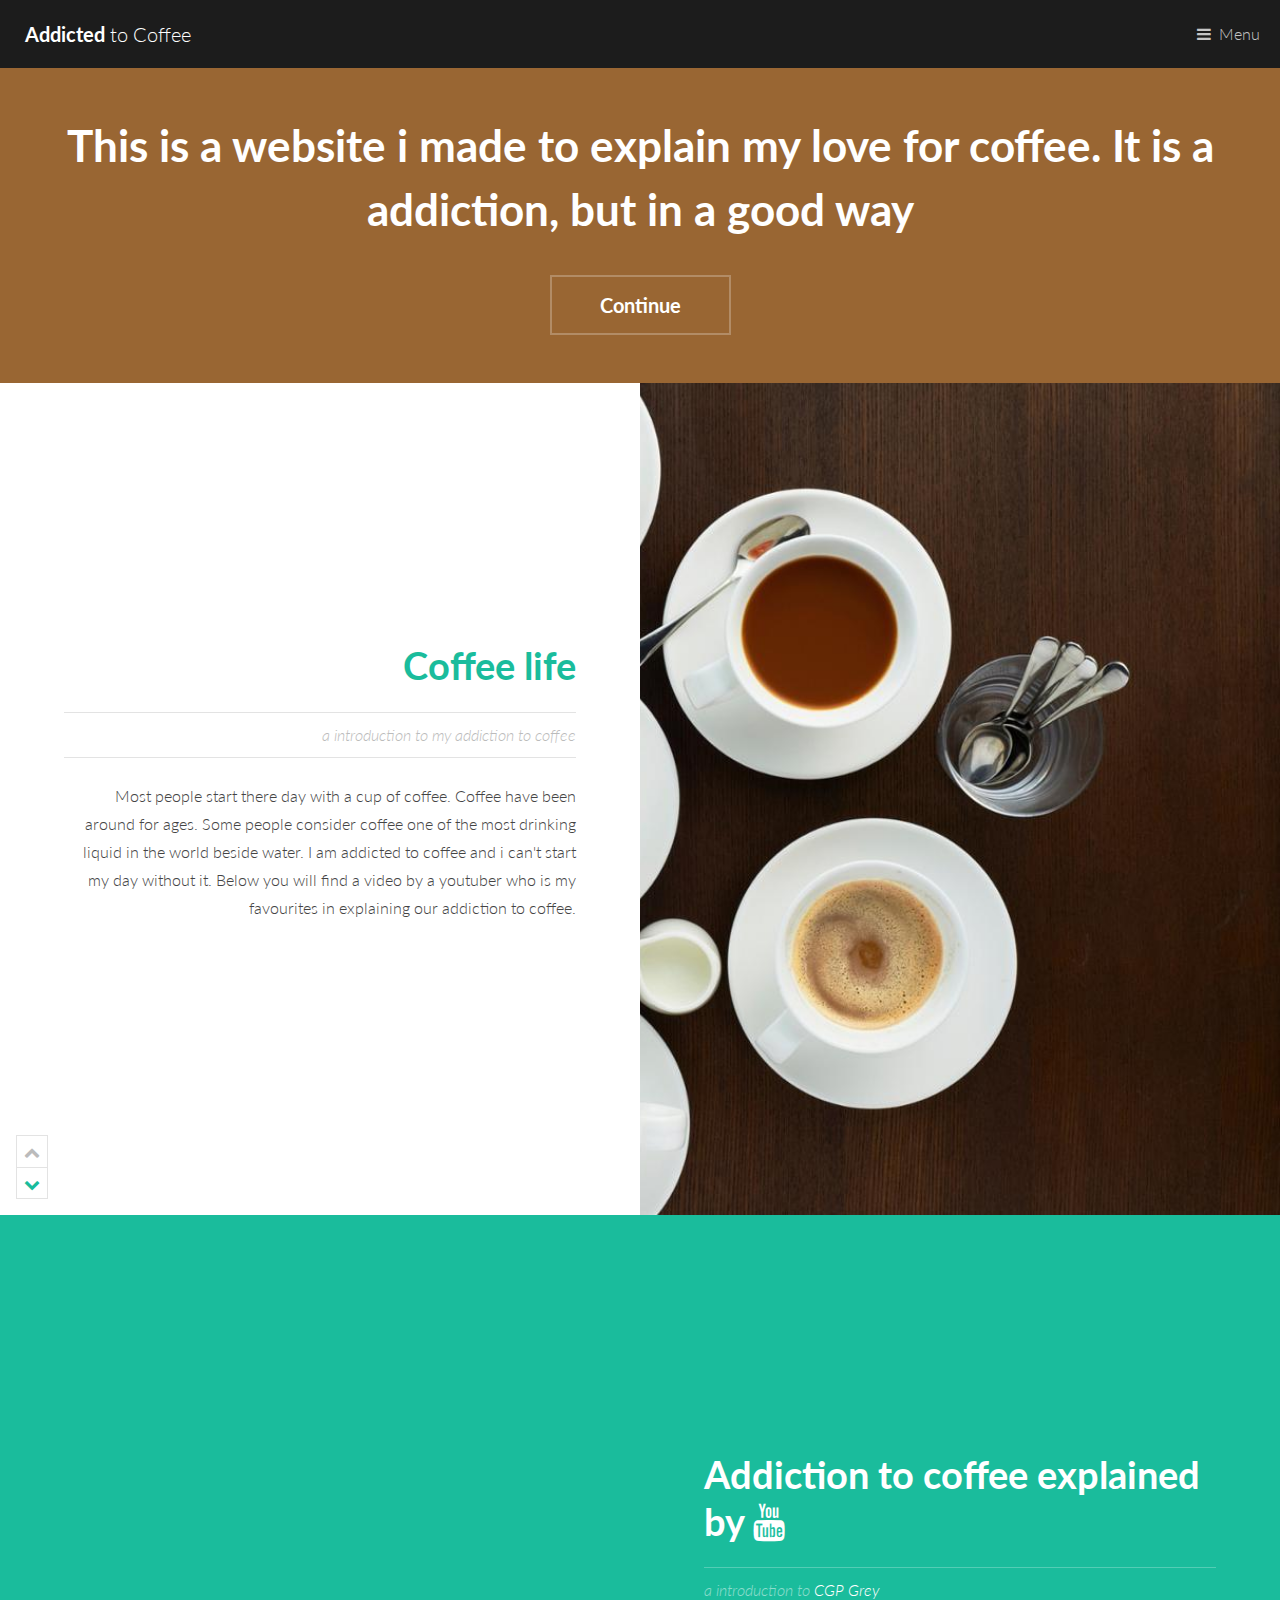
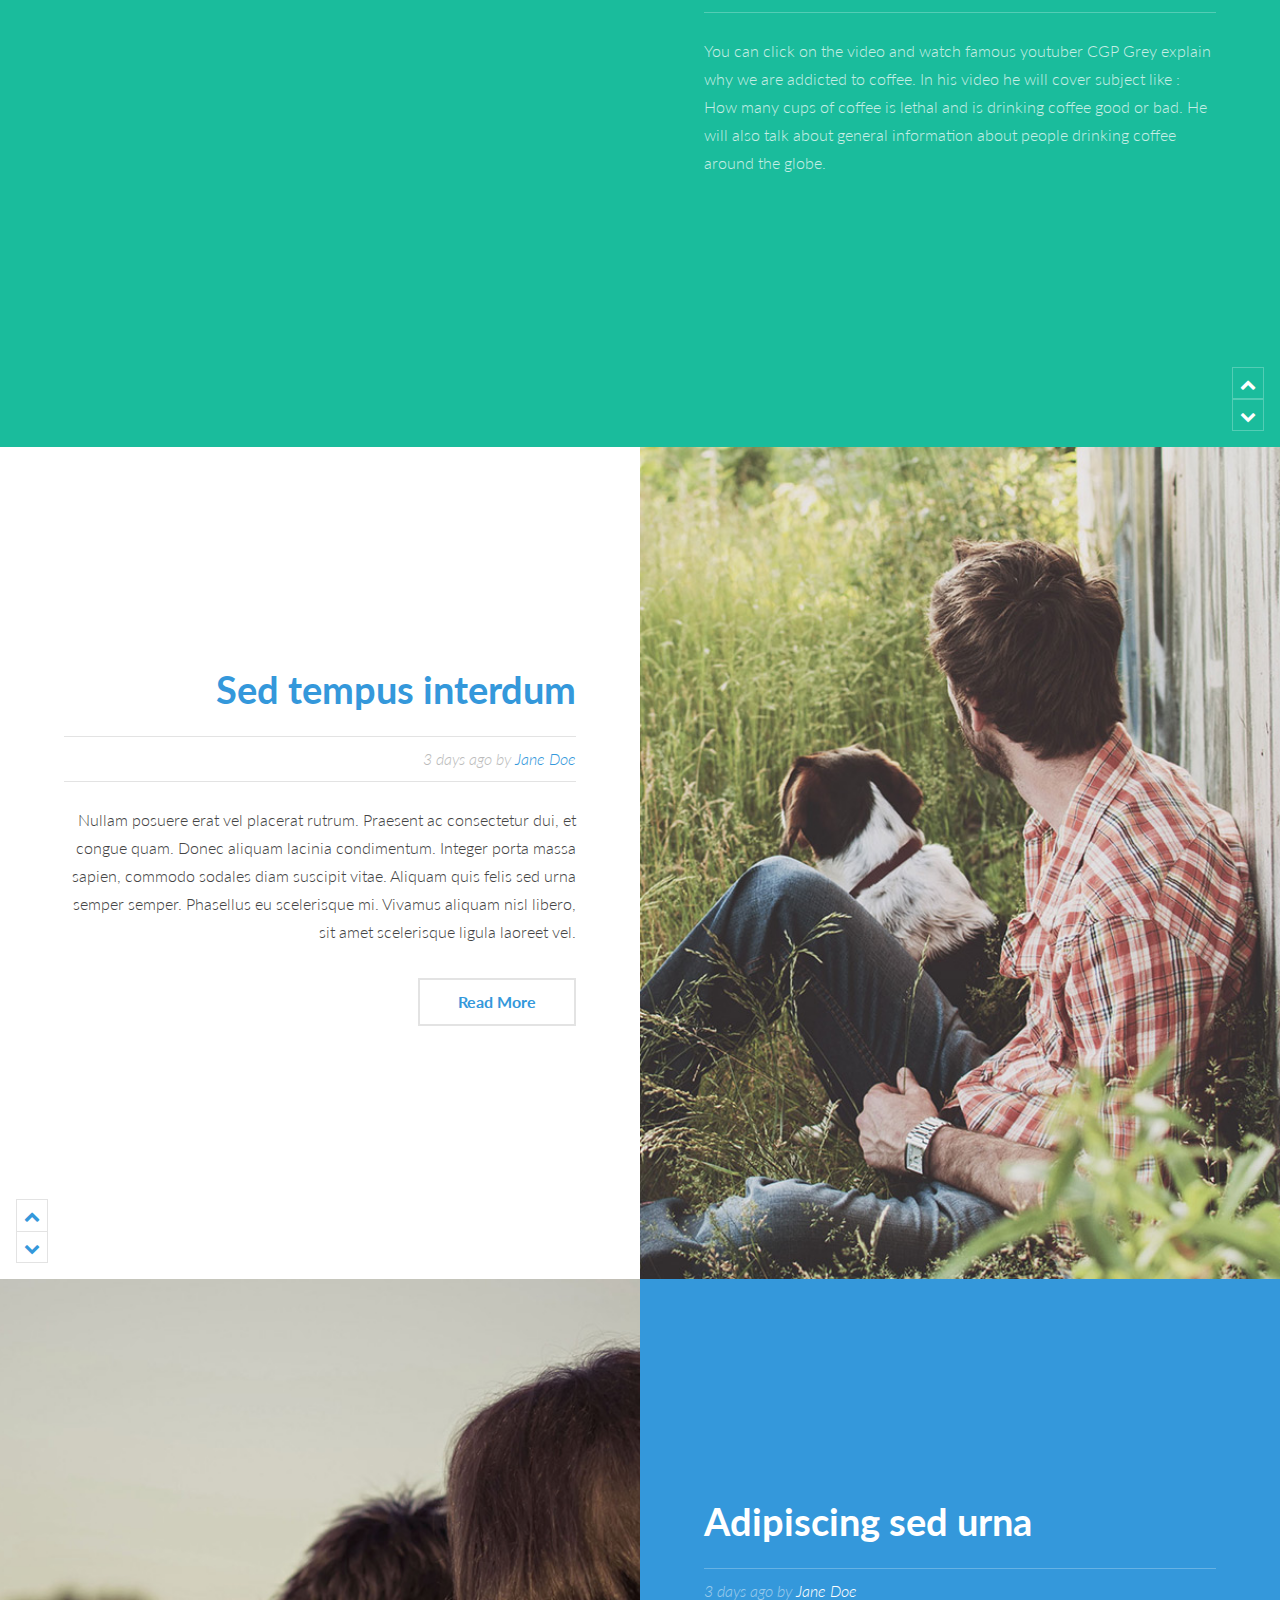
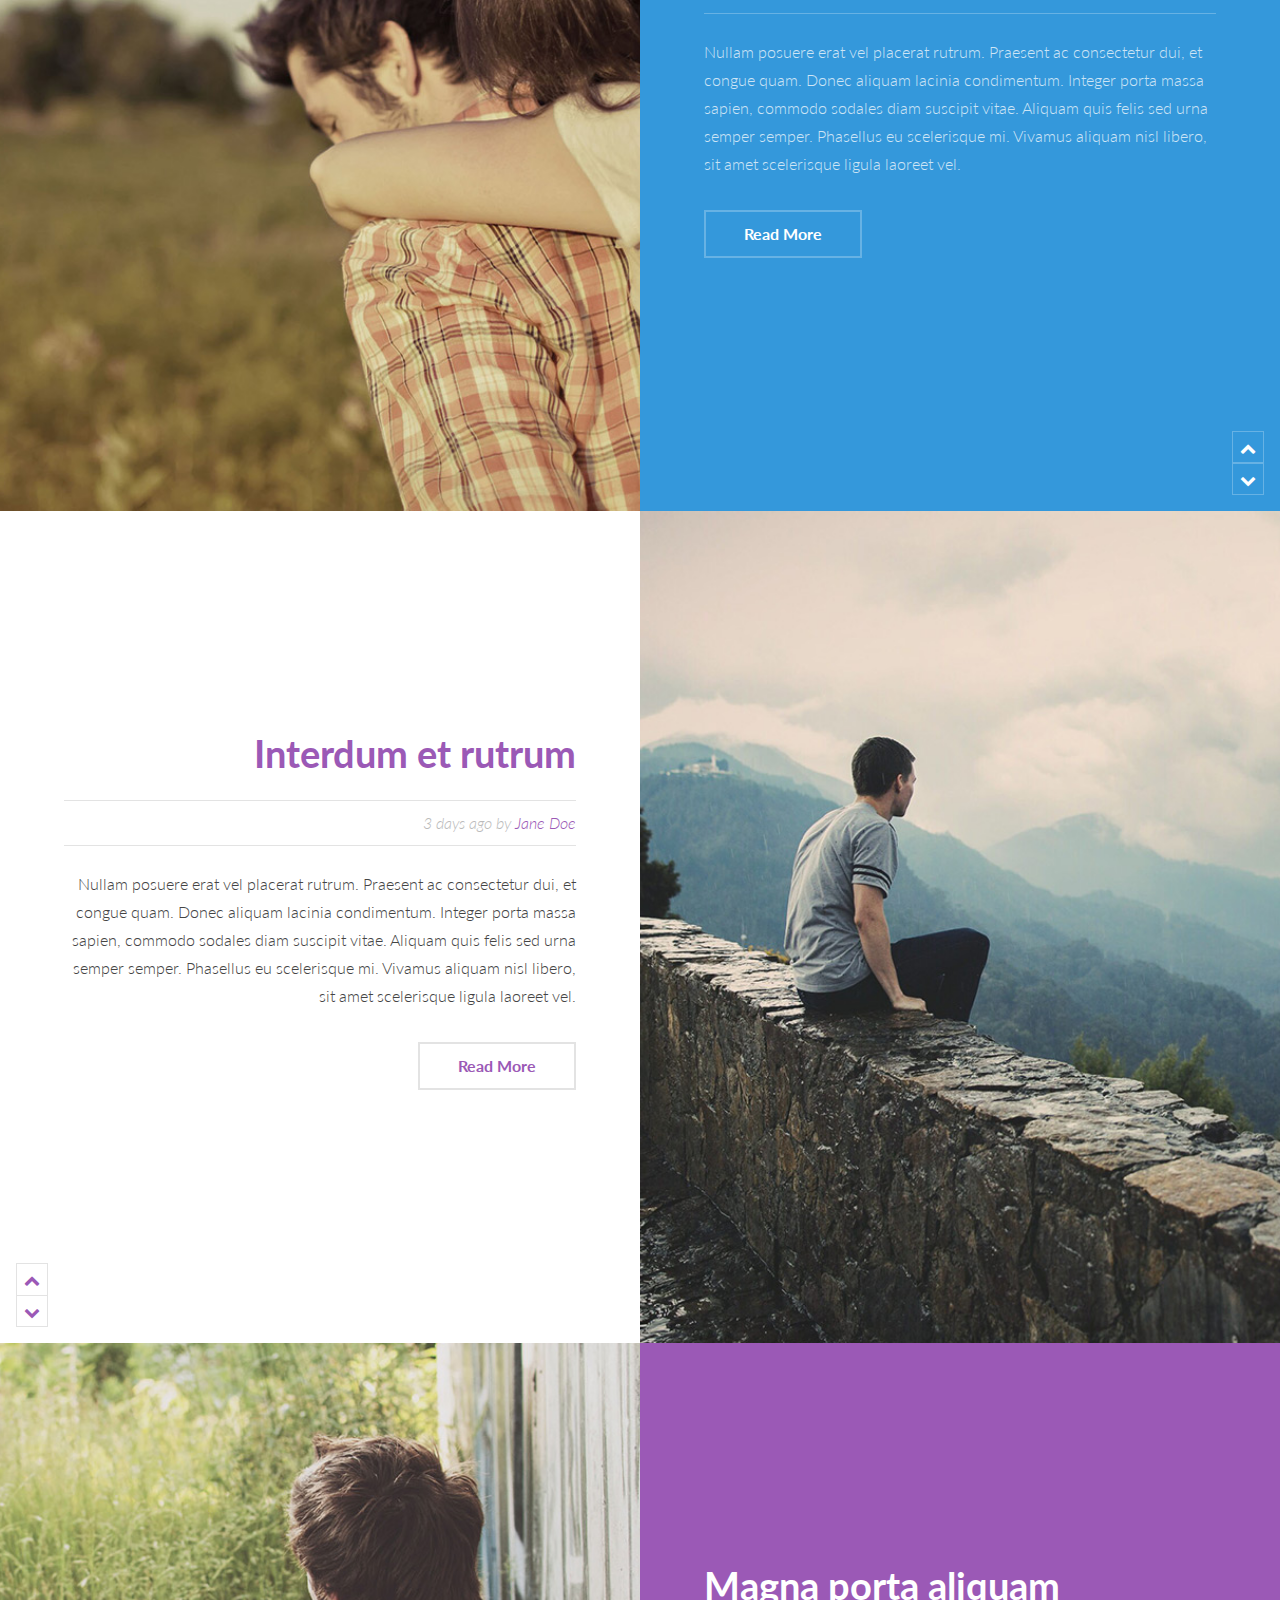
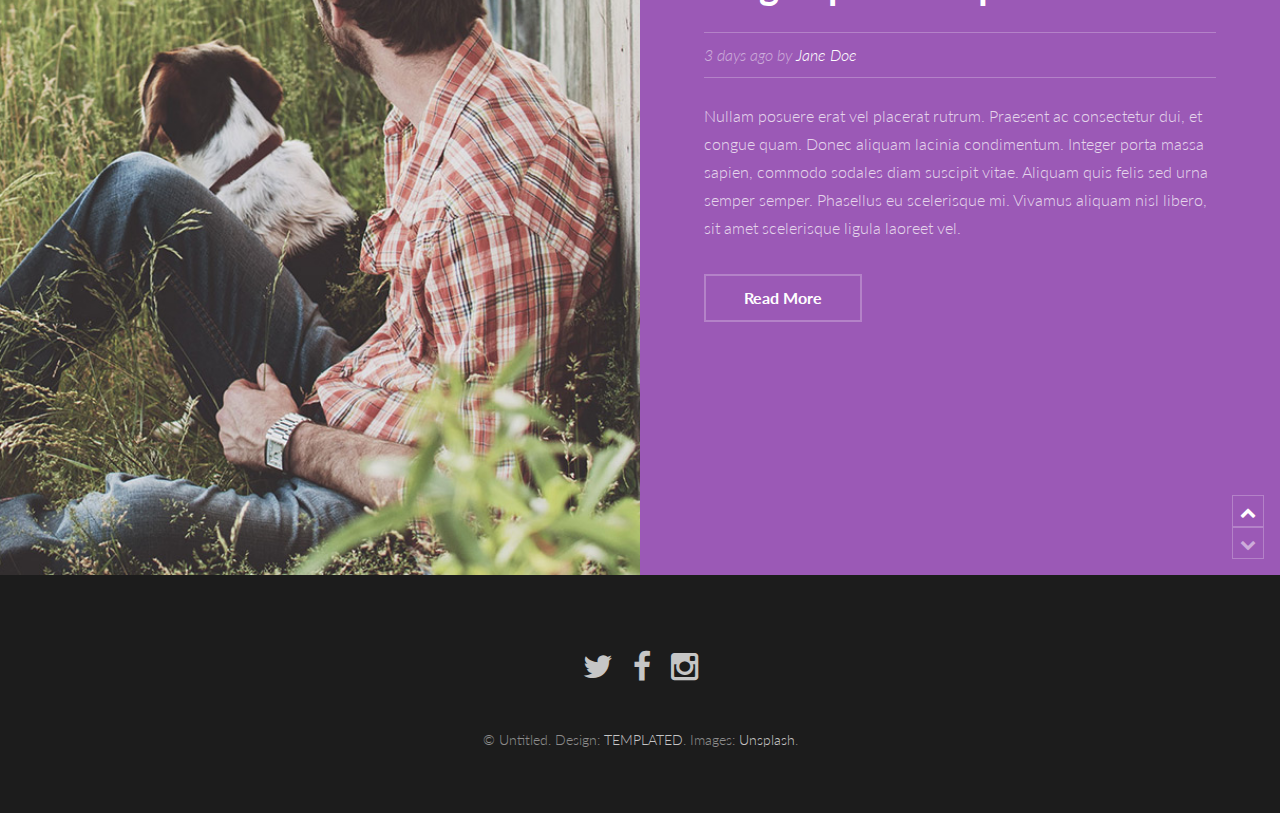
==== commit 31118d17: "CGP Grey" ====
--- a/index.html
+++ b/index.html
@@ -63,30 +63,27 @@
 				</div>
 			</article>
 
-		<!-- Two -->
-			<article id="two" class="post invert style1 alt">
-				<div class="image">
-					<img src="images/pic13.jpg" alt="" data-position="10% center" />
-				</div>
-				<div class="content">
-					<div class="inner">
-						<header>
-							<h2><a href="http://en.ilovecoffee.jp/">A story</a></h2>
-							<p class="info">a story by  <a href="#">Ryoko</a></p>
-						</header>
-						<p>I'm the caffeinated Japanese lady who runs I Love Coffee. This site is full of infographics, facts, quizzes, and other fun visual stuff about coffee. When I get bored of writing about coffee, I write about sushi sometimes.
-								<br /><br />
-							I never liked coffee up until I moved to Seattle in 2009. In fact, I only had maybe literally a couple of coffee in my life till then. I started thinking I should take more advantage of being in Seattle — the coffee capital and I trained myself to drink coffee. Now I think my body is made of coffee!
-								<br /><br />
-								I was in the education field for a decade, and I started this site as a hobby. Now I dumped my education career and I'm full time on this!  I get to do this for a living because of you guys and I really hope you like coffee more than before after reading this please visit my <a href="http://en.ilovecoffee.jp/" >website.</a>
-						</p>
-					</div>
-					<div class="postnav">
-						<a href="#one" class="scrolly prev"><span class="icon fa-chevron-up"></span></a>
-						<a href="#three" class="scrolly next"><span class="icon fa-chevron-down"></span></a>
-					</div>
-				</div>
-			</article>
+			<!-- Two -->
+				<article id="two" class="post invert style1 alt">
+					<div class="image">
+								<iframe width="100%" height="100%" src="https://www.youtube.com/embed/OTVE5iPMKLg"  allowfullscreen data-position="100% center" ></iframe>
+					<!--	<img src="images/cgp.jpg" alt="" data-position="10% center" /> -->
+					</div>
+					<div class="content">
+						<div class="inner">
+							<header>
+								<h2><a href="https://www.youtube.com/watch?v=OTVE5iPMKLg">Addiction to coffee explained by <i class="fa fa-youtube" aria-hidden="true"></i></a></h2>
+								<p class="info">a introduction to <a href="#">CGP Grey </a></p>
+							</header>
+							<p>You can click on the video and watch famous youtuber CGP Grey explain why we are addicted to coffee. In his video he will cover subject like : How many cups of coffee is lethal and is drinking coffee good or bad. He will also talk about general information about people drinking coffee around the globe.</p>
+
+						<div class="postnav">
+							<a href="#one" class="scrolly prev"><span class="icon fa-chevron-up"></span></a>
+							<a href="#three" class="scrolly next"><span class="icon fa-chevron-down"></span></a>
+						</div>
+					</div>
+				</div>
+				</article>
 
 		<!-- Three -->
 			<article id="three" class="post style2">
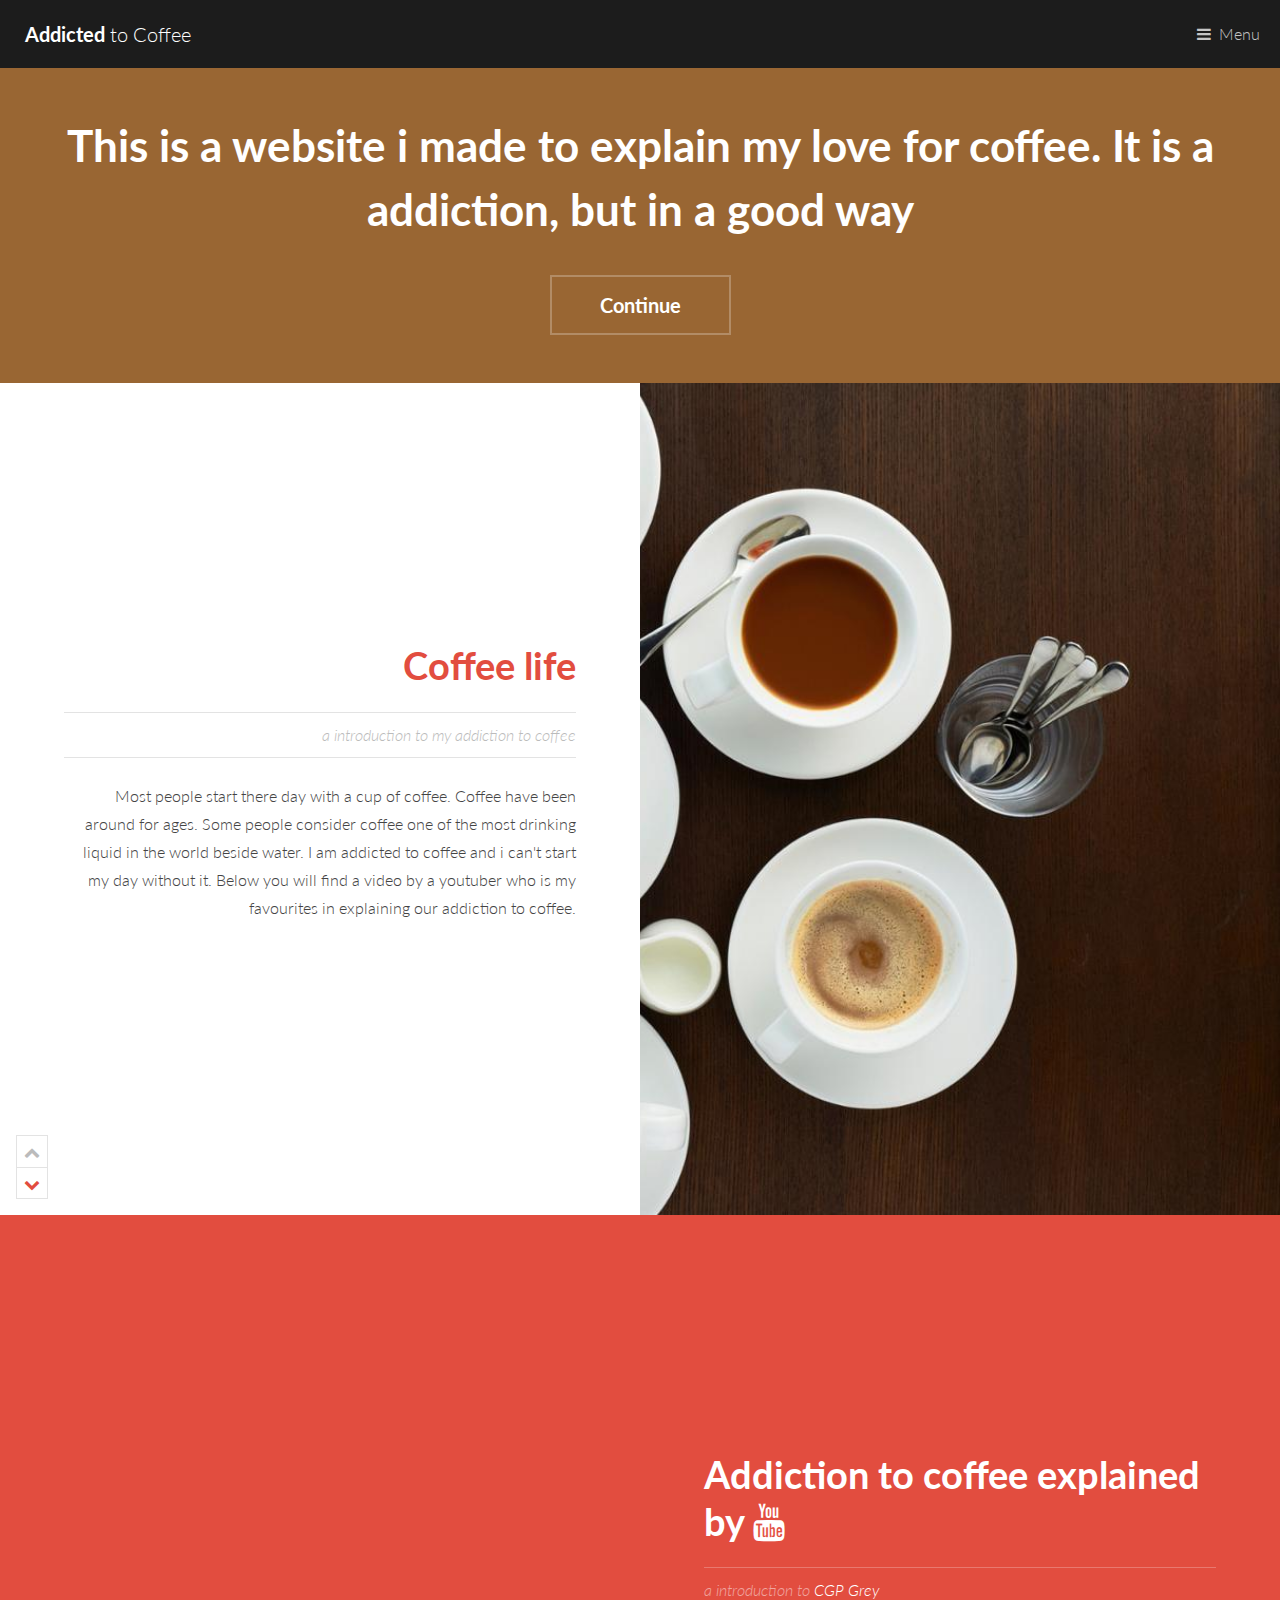
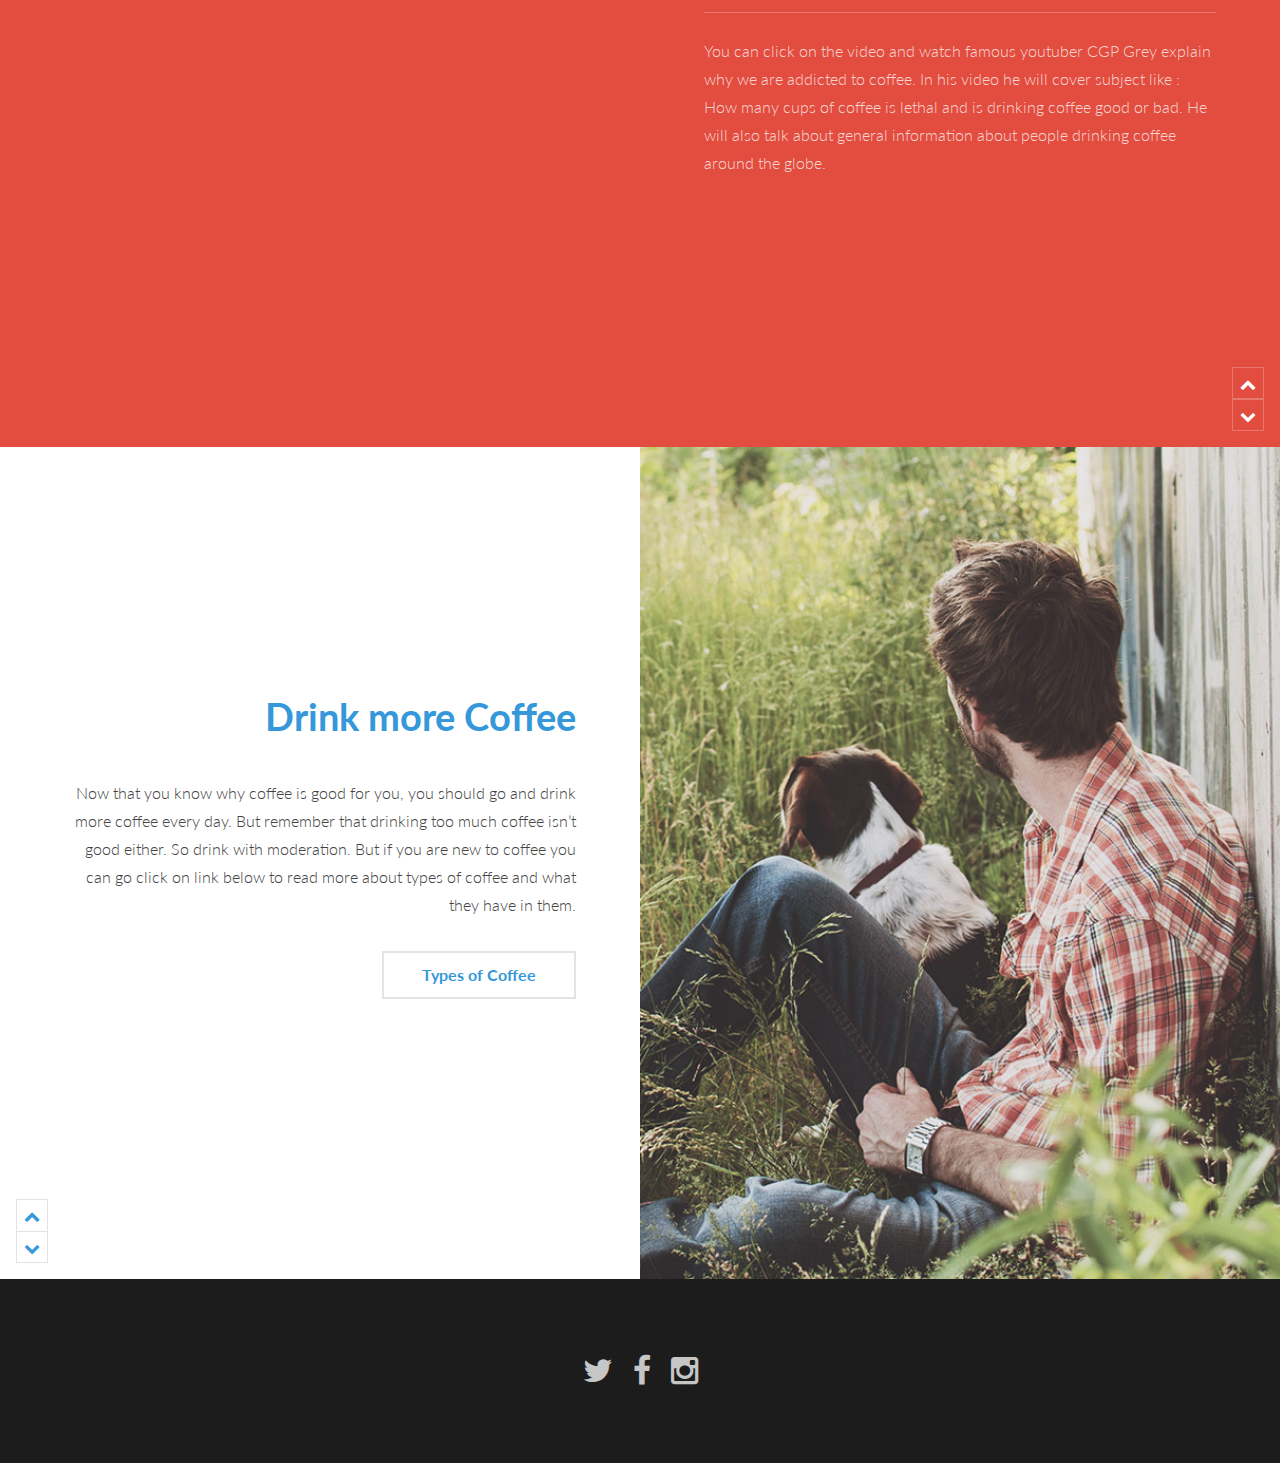
==== commit ac6e4af0: "index done" ====
--- a/index.html
+++ b/index.html
@@ -21,7 +21,7 @@
 			<nav id="menu">
 				<ul class="links">
 					<li><a href="index.html">Home</a></li>
-					<li><a href="elements.html">Elements</a></li>
+					<li><a href="coffee.html">Types of coffee</a></li>
 					<li><a href="gallery.html">Special Gallery</a></li>
 				</ul>
 			</nav>
@@ -93,12 +93,12 @@
 				<div class="content">
 					<div class="inner">
 						<header>
-							<h2><a href="generic.html">Sed tempus interdum</a></h2>
-							<p class="info">3 days ago by <a href="#">Jane Doe</a></p>
+							<h2><a href="generic.html">Drink more Coffee</a></h2>
+
 						</header>
-						<p>Nullam posuere erat vel placerat rutrum. Praesent ac consectetur dui, et congue quam. Donec aliquam lacinia condimentum. Integer porta massa sapien, commodo sodales diam suscipit vitae. Aliquam quis felis sed urna semper semper. Phasellus eu scelerisque mi. Vivamus aliquam nisl libero, sit amet scelerisque ligula laoreet vel.</p>
+						<p>Now that you know why coffee is good for you, you should go and drink more coffee every day. But remember that drinking too much coffee isn’t good either. So drink with moderation. But if you are new to coffee you can go click on link below to read more about types of coffee and what they have in them. </p>
 						<ul class="actions">
-							<li><a href="generic.html" class="button alt">Read More</a></li>
+							<li><a href="coffee.html" class="button alt">Types of Coffee</a></li>
 						</ul>
 					</div>
 					<div class="postnav">
@@ -108,74 +108,6 @@
 				</div>
 			</article>
 
-		<!-- Four -->
-			<article id="four" class="post invert style2 alt">
-				<div class="image">
-					<img src="images/pic14.jpg" alt="" data-position="60% center" />
-				</div>
-				<div class="content">
-					<div class="inner">
-						<header>
-							<h2><a href="generic.html">Adipiscing sed urna</a></h2>
-							<p class="info">3 days ago by <a href="#">Jane Doe</a></p>
-						</header>
-						<p>Nullam posuere erat vel placerat rutrum. Praesent ac consectetur dui, et congue quam. Donec aliquam lacinia condimentum. Integer porta massa sapien, commodo sodales diam suscipit vitae. Aliquam quis felis sed urna semper semper. Phasellus eu scelerisque mi. Vivamus aliquam nisl libero, sit amet scelerisque ligula laoreet vel.</p>
-						<ul class="actions">
-							<li><a href="generic.html" class="button alt">Read More</a></li>
-						</ul>
-					</div>
-					<div class="postnav">
-						<a href="#three" class="scrolly prev"><span class="icon fa-chevron-up"></span></a>
-						<a href="#five" class="scrolly next"><span class="icon fa-chevron-down"></span></a>
-					</div>
-				</div>
-			</article>
-
-		<!-- Five -->
-			<article id="five" class="post style3">
-				<div class="image">
-					<img src="images/pic13.jpg" alt="" data-position="5% center" />
-				</div>
-				<div class="content">
-					<div class="inner">
-						<header>
-							<h2><a href="generic.html">Interdum et rutrum</a></h2>
-							<p class="info">3 days ago by <a href="#">Jane Doe</a></p>
-						</header>
-						<p>Nullam posuere erat vel placerat rutrum. Praesent ac consectetur dui, et congue quam. Donec aliquam lacinia condimentum. Integer porta massa sapien, commodo sodales diam suscipit vitae. Aliquam quis felis sed urna semper semper. Phasellus eu scelerisque mi. Vivamus aliquam nisl libero, sit amet scelerisque ligula laoreet vel.</p>
-						<ul class="actions">
-							<li><a href="generic.html" class="button alt">Read More</a></li>
-						</ul>
-					</div>
-					<div class="postnav">
-						<a href="#four" class="scrolly prev"><span class="icon fa-chevron-up"></span></a>
-						<a href="#six" class="scrolly next"><span class="icon fa-chevron-down"></span></a>
-					</div>
-				</div>
-			</article>
-
-		<!-- Six -->
-			<article id="six" class="post invert style3 alt">
-				<div class="image">
-					<img src="images/pic12.jpg" alt="" data-position="80% center" />
-				</div>
-				<div class="content">
-					<div class="inner">
-						<header>
-							<h2><a href="generic.html">Magna porta aliquam</a></h2>
-							<p class="info">3 days ago by <a href="#">Jane Doe</a></p>
-						</header>
-						<p>Nullam posuere erat vel placerat rutrum. Praesent ac consectetur dui, et congue quam. Donec aliquam lacinia condimentum. Integer porta massa sapien, commodo sodales diam suscipit vitae. Aliquam quis felis sed urna semper semper. Phasellus eu scelerisque mi. Vivamus aliquam nisl libero, sit amet scelerisque ligula laoreet vel.</p>
-						<ul class="actions">
-							<li><a href="generic.html" class="button alt">Read More</a></li>
-						</ul>
-					</div>
-					<div class="postnav">
-						<a href="#five" class="scrolly prev"><span class="icon fa-chevron-up"></span></a>
-						<a href="#" class="scrolly next disabled"><span class="icon fa-chevron-down"></span></a>
-					</div>
-				</div>
-			</article>
 
 		<!-- Footer -->
 			<footer id="footer">
@@ -184,9 +116,7 @@
 					<li><a href="#" class="icon fa-facebook"><span class="label">Facebook</span></a></li>
 					<li><a href="#" class="icon fa-instagram"><span class="label">Instagram</span></a></li>
 				</ul>
-				<div class="copyright">
-					&copy; Untitled. Design: <a href="https://templated.co">TEMPLATED</a>. Images: <a href="https://unsplash.com">Unsplash</a>.
-				</div>
+	
 			</footer>
 
 		<!-- Scripts -->
--- a/assets/css/main.css
+++ b/assets/css/main.css
@@ -1735,7 +1735,7 @@
 	}
 
 	a {
-		color: #1abc9c;
+		color: #e24d3f;
 	}
 
 	strong, b {
@@ -1895,7 +1895,7 @@
 	input[type="button"],
 	button,
 	.button {
-		background-color: #1abc9c;
+		background-color: #e24d3f;
 		color: #fff !important;
 	}
 
@@ -2183,7 +2183,7 @@
 	input[type="radio"]:checked + label:before {
 		background-color: #fff;
 		border-color: #fff;
-		color: #1abc9c;
+		color: #e24d3f;
 	}
 
 	input[type="checkbox"]:focus + label:before,
@@ -2626,19 +2626,19 @@
 		}
 
 			.wrapper.style1 input, .wrapper.style1 select, .wrapper.style1 textarea {
-				color: #1abc9c;
+				color: #e24d3f;
 			}
 
 			.wrapper.style1 a {
-				color: #1abc9c;
+				color: #e24d3f;
 			}
 
 			.wrapper.style1 strong, .wrapper.style1 b {
-				color: #1abc9c;
+				color: #e24d3f;
 			}
 
 			.wrapper.style1 h1, .wrapper.style1 h2, .wrapper.style1 h3, .wrapper.style1 h4, .wrapper.style1 h5, .wrapper.style1 h6 {
-				color: #1abc9c;
+				color: #e24d3f;
 			}
 
 			.wrapper.style1 blockquote {
@@ -2663,7 +2663,7 @@
 			.wrapper.style1 input[type="button"],
 			.wrapper.style1 button,
 			.wrapper.style1 .button {
-				background-color: #1abc9c;
+				background-color: #e24d3f;
 				color: #fff !important;
 			}
 
@@ -2690,7 +2690,7 @@
 				.wrapper.style1 .button.alt {
 					background-color: transparent;
 					box-shadow: inset 0 0 0 2px rgba(144, 144, 144, 0.25);
-					color: #1abc9c !important;
+					color: #e24d3f !important;
 				}
 
 					.wrapper.style1 input[type="submit"].alt:hover,
@@ -2722,12 +2722,12 @@
 				.wrapper.style1 input[type="button"].special,
 				.wrapper.style1 button.special,
 				.wrapper.style1 .button.special {
-					background-color: #1abc9c;
+					background-color: #e24d3f;
 					color: #fff !important;
 				}
 
 			.wrapper.style1 label {
-				color: #1abc9c;
+				color: #e24d3f;
 			}
 
 			.wrapper.style1 input[type="text"],
@@ -2744,8 +2744,8 @@
 				.wrapper.style1 input[type="email"]:focus,
 				.wrapper.style1 select:focus,
 				.wrapper.style1 textarea:focus {
-					border-color: #1abc9c;
-					box-shadow: 0 0 0 1px #1abc9c;
+					border-color: #e24d3f;
+					box-shadow: 0 0 0 1px #e24d3f;
 				}
 
 			.wrapper.style1 .select-wrapper:before {
@@ -2765,15 +2765,15 @@
 
 			.wrapper.style1 input[type="checkbox"]:checked + label:before,
 			.wrapper.style1 input[type="radio"]:checked + label:before {
-				background-color: #1abc9c;
-				border-color: #1abc9c;
+				background-color: #e24d3f;
+				border-color: #e24d3f;
 				color: #fff;
 			}
 
 			.wrapper.style1 input[type="checkbox"]:focus + label:before,
 			.wrapper.style1 input[type="radio"]:focus + label:before {
-				border-color: #1abc9c;
-				box-shadow: 0 0 0 1px #1abc9c;
+				border-color: #e24d3f;
+				box-shadow: 0 0 0 1px #e24d3f;
 			}
 
 			.wrapper.style1 ::-webkit-input-placeholder {
@@ -2813,7 +2813,7 @@
 				}
 
 			.wrapper.style1 table th {
-				color: #1abc9c;
+				color: #e24d3f;
 			}
 
 			.wrapper.style1 table thead {
@@ -2871,7 +2871,7 @@
 			.wrapper.style2 input[type="button"],
 			.wrapper.style2 button,
 			.wrapper.style2 .button {
-				background-color: #1abc9c;
+				background-color: #e24d3f;
 				color: #fff !important;
 			}
 
@@ -3350,7 +3350,7 @@
 		#banner input[type="button"],
 		#banner button,
 		#banner .button {
-			background-color: #1abc9c;
+			background-color: #e24d3f;
 			color: #fff !important;
 		}
 
@@ -3765,19 +3765,19 @@
 		}
 
 			.post.style1 input, .post.style1 select, .post.style1 textarea {
-				color: #1abc9c;
+				color: #e24d3f;
 			}
 
 			.post.style1 a {
-				color: #1abc9c;
+				color: #e24d3f;
 			}
 
 			.post.style1 strong, .post.style1 b {
-				color: #1abc9c;
+				color: #e24d3f;
 			}
 
 			.post.style1 h1, .post.style1 h2, .post.style1 h3, .post.style1 h4, .post.style1 h5, .post.style1 h6 {
-				color: #1abc9c;
+				color: #e24d3f;
 			}
 
 			.post.style1 blockquote {
@@ -3798,7 +3798,7 @@
 			.post.style1 input[type="button"],
 			.post.style1 button,
 			.post.style1 .button {
-				background-color: #1abc9c;
+				background-color: #e24d3f;
 				color: #fff !important;
 			}
 
@@ -3825,7 +3825,7 @@
 				.post.style1 .button.alt {
 					background-color: transparent;
 					box-shadow: inset 0 0 0 2px rgba(144, 144, 144, 0.25);
-					color: #1abc9c !important;
+					color: #e24d3f !important;
 				}
 
 					.post.style1 input[type="submit"].alt:hover,
@@ -3857,12 +3857,12 @@
 				.post.style1 input[type="button"].special,
 				.post.style1 button.special,
 				.post.style1 .button.special {
-					background-color: #1abc9c;
+					background-color: #e24d3f;
 					color: #fff !important;
 				}
 
 			.post.style1.invert {
-				background-color: #1abc9c;
+				background-color: #e24d3f;
 				color: rgba(255, 255, 255, 0.75);
 			}
 
@@ -3901,7 +3901,7 @@
 				.post.style1.invert button,
 				.post.style1.invert .button {
 					background-color: #fff;
-					color: #1abc9c !important;
+					color: #e24d3f !important;
 				}
 
 					.post.style1.invert input[type="submit"].alt,
@@ -3944,11 +3944,11 @@
 					.post.style1.invert button.special,
 					.post.style1.invert .button.special {
 						background-color: #fff;
-						color: #1abc9c !important;
+						color: #e24d3f !important;
 					}
 
 				.post.style1.invert .content {
-					background: #1abc9c;
+					background: #e24d3f;
 				}
 
 					.post.style1.invert .content header p {
@@ -3970,7 +3970,7 @@
 						}
 
 				.post.style1.invert .image {
-					background-color: #1abc9c;
+					background-color: #e24d3f;
 				}
 
 		.post.style2 {
@@ -4012,7 +4012,7 @@
 			.post.style2 input[type="button"],
 			.post.style2 button,
 			.post.style2 .button {
-				background-color: #1abc9c;
+				background-color: #e24d3f;
 				color: #fff !important;
 			}
 
@@ -4114,7 +4114,7 @@
 				.post.style2.invert input[type="button"],
 				.post.style2.invert button,
 				.post.style2.invert .button {
-					background-color: #1abc9c;
+					background-color: #e24d3f;
 					color: #fff !important;
 				}
 
@@ -4242,7 +4242,7 @@
 			.post.style3 input[type="button"],
 			.post.style3 button,
 			.post.style3 .button {
-				background-color: #1abc9c;
+				background-color: #e24d3f;
 				color: #fff !important;
 			}
 
@@ -4344,7 +4344,7 @@
 				.post.style3.invert input[type="button"],
 				.post.style3.invert button,
 				.post.style3.invert .button {
-					background-color: #1abc9c;
+					background-color: #e24d3f;
 					color: #fff !important;
 				}
 
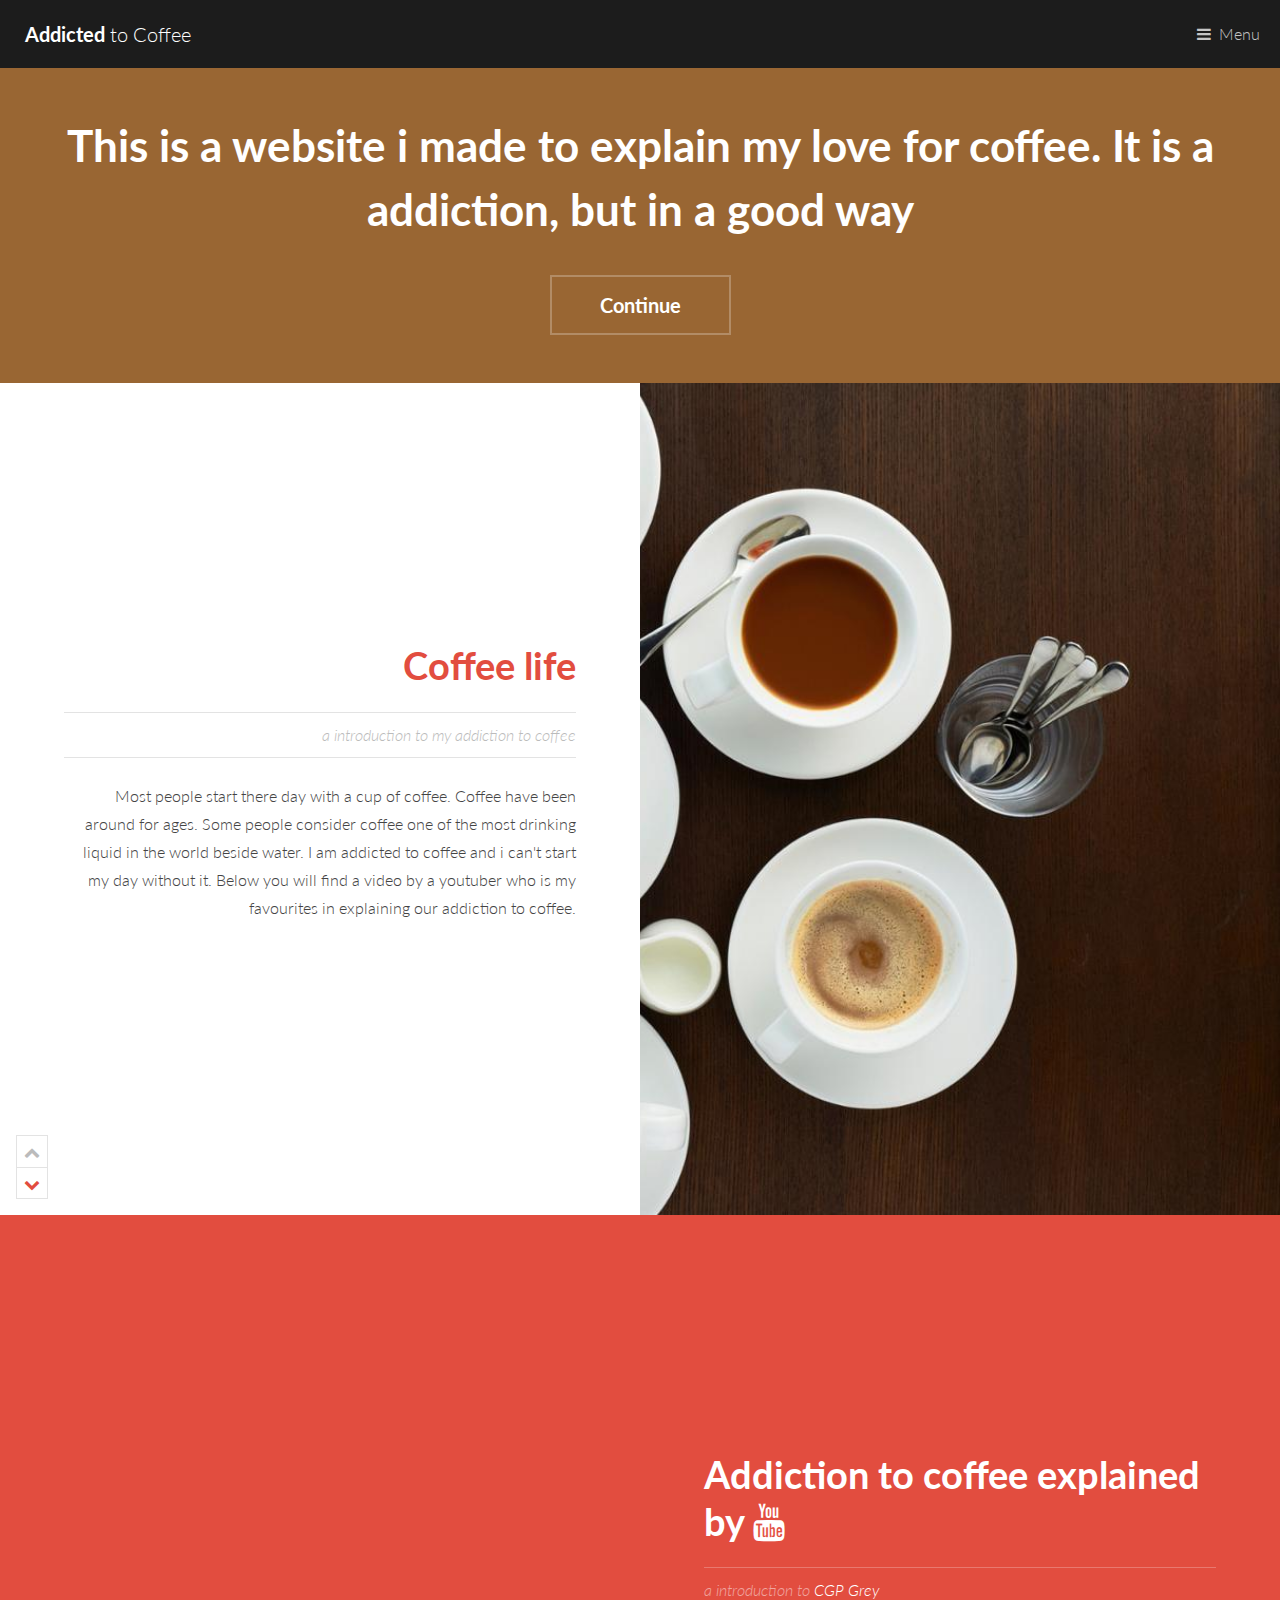
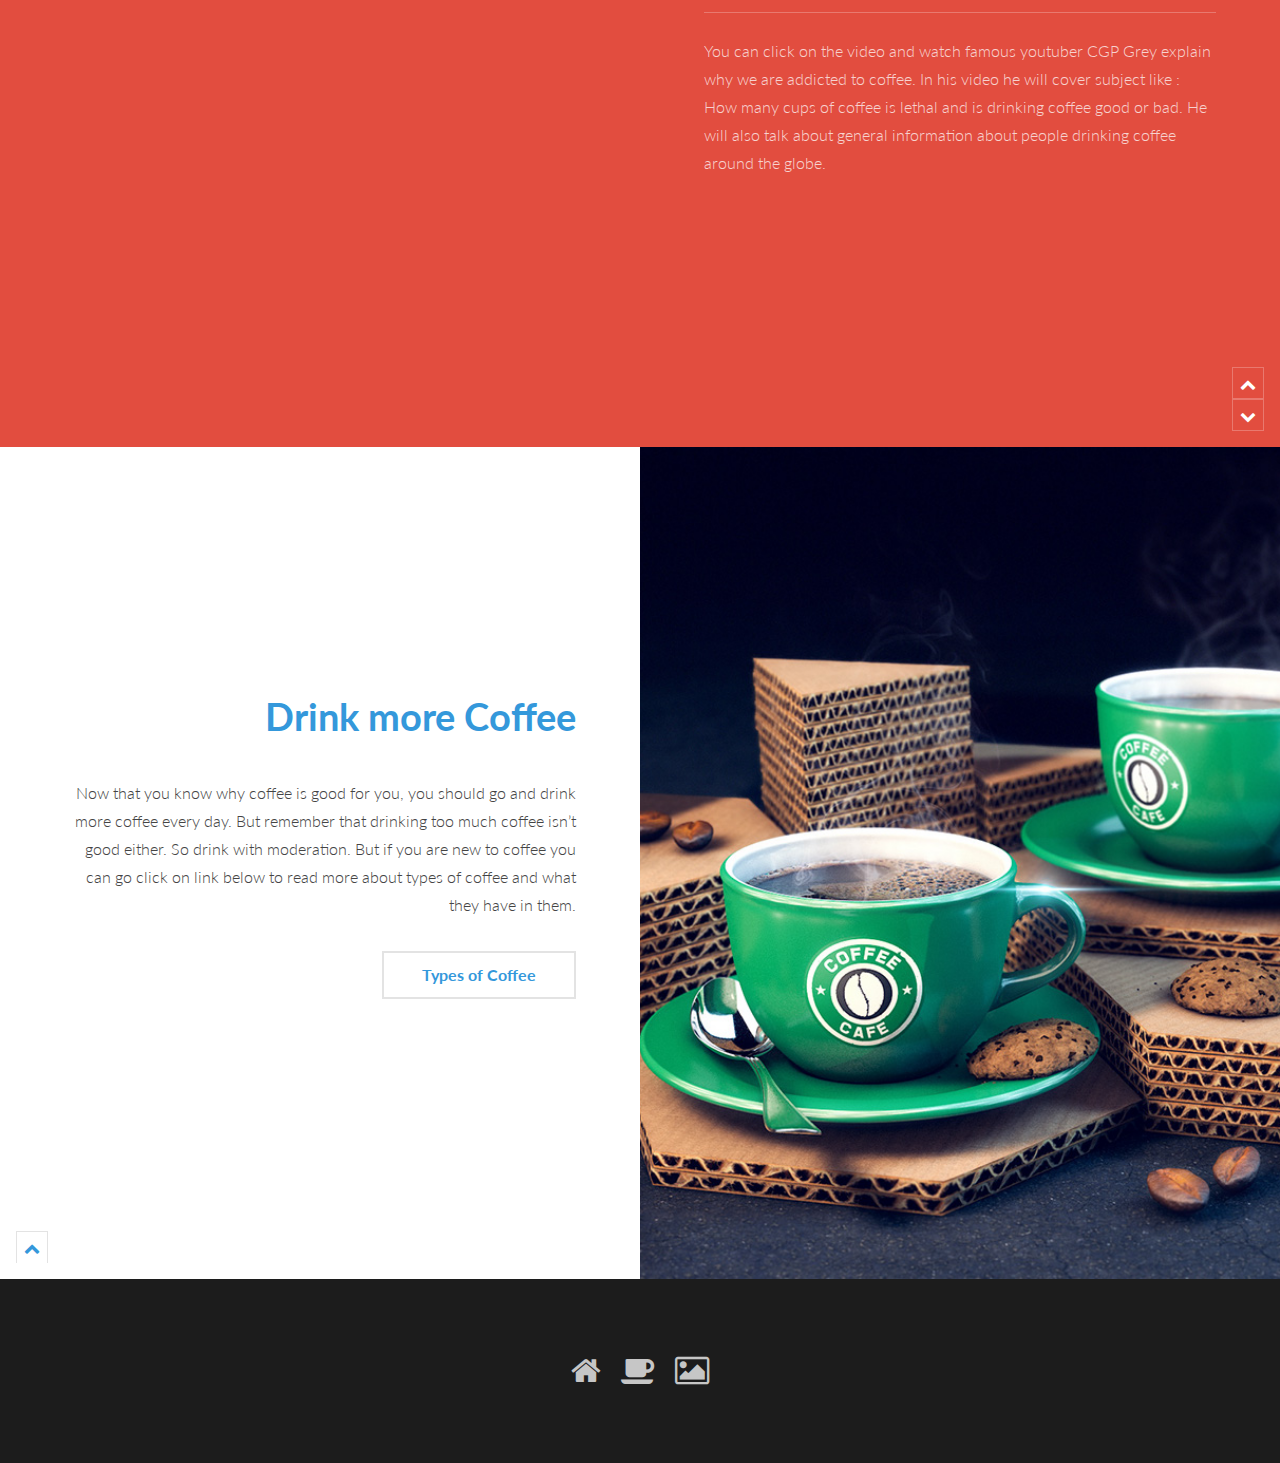
==== commit 82bcb24e: "LOVE" ====
--- a/index.html
+++ b/index.html
@@ -6,6 +6,7 @@
 		<meta charset="utf-8" />
 		<meta name="viewport" content="width=device-width, initial-scale=1" />
 		<link rel="stylesheet" href="assets/css/main.css" />
+
 	</head>
 	<body>
 
@@ -21,7 +22,7 @@
 			<nav id="menu">
 				<ul class="links">
 					<li><a href="index.html">Home</a></li>
-					<li><a href="coffee.html">Types of coffee</a></li>
+					<li><a href="type.html">Types of coffee</a></li>
 					<li><a href="gallery.html">Special Gallery</a></li>
 				</ul>
 			</nav>
@@ -40,7 +41,7 @@
 		<!-- first -->
 			<article id="one" class="post style1">
 				<div class="image">
-					<div class="w3-content w3-section"  alt="" data-position="0% center">
+					<div id="snow" class="w3-content w3-section"  alt="" data-position="0% center">
 						<img class="mySlides" src="images/some.jpg" >
 						<img class="mySlides" src="images/capu.jpg" >
 						<img class="mySlides" src="images/caf1.jpg" >
@@ -88,7 +89,7 @@
 		<!-- Three -->
 			<article id="three" class="post style2">
 				<div class="image">
-					<img src="images/pic12.jpg" alt="" data-position="80% center" />
+					<img src="images/pic12.jpg" alt="" data-position="50% center" />
 				</div>
 				<div class="content">
 					<div class="inner">
@@ -103,7 +104,6 @@
 					</div>
 					<div class="postnav">
 						<a href="#two" class="scrolly prev"><span class="icon fa-chevron-up"></span></a>
-						<a href="#four" class="scrolly next"><span class="icon fa-chevron-down"></span></a>
 					</div>
 				</div>
 			</article>
@@ -112,11 +112,10 @@
 		<!-- Footer -->
 			<footer id="footer">
 				<ul class="icons">
-					<li><a href="#" class="icon fa-twitter"><span class="label">Twitter</span></a></li>
-					<li><a href="#" class="icon fa-facebook"><span class="label">Facebook</span></a></li>
-					<li><a href="#" class="icon fa-instagram"><span class="label">Instagram</span></a></li>
+					<li><a href="index.html" class="icon  fa-home"><span class="label">Home</span></a></li>
+					<li><a href="type.html" class="icon fa-coffee"><span class="label">Elements</span></a></li>
+					<li><a href="gallery.html" class="icon fa-picture-o"><span class="label">Gallery</span></a></li>
 				</ul>
-	
 			</footer>
 
 		<!-- Scripts -->
--- a/assets/css/main.css
+++ b/assets/css/main.css
@@ -114,6 +114,8 @@
 
 	@media screen and (max-width: 1280px) {
 
+		#phone { display: none; }
+
 		.container.\31 25\25 {
 			width: 100%;
 			max-width: 81.25em;
@@ -140,6 +142,8 @@
 
 	@media screen and (max-width: 980px) {
 
+		#phone { display: none; }
+
 		.container.\31 25\25 {
 			width: 100%;
 			max-width: 112.5%;
@@ -166,6 +170,8 @@
 
 	@media screen and (max-width: 736px) {
 
+		#phone { display: none; }
+
 		.container.\31 25\25 {
 			width: 100%;
 			max-width: 112.5%;
@@ -191,6 +197,17 @@
 	}
 
 	@media screen and (max-width: 480px) {
+
+		#phone { display: block; }
+
+		.box.alt {
+				visibility: hidden;
+				clear: both;
+				float: left;
+				margin: 10px auto 5px 20px;
+				width: 28%;
+				display: none;
+			}
 
 		.container.\31 25\25 {
 			width: 100%;
@@ -1560,6 +1577,14 @@
 	}
 
 	@media screen and (max-width: 480px) {
+		.box.alt {
+				visibility: hidden;
+				clear: both;
+				float: left;
+				margin: 10px auto 5px 20px;
+				width: 28%;
+				display: none;
+			}
 
 		html, body {
 			min-width: 320px;
@@ -2295,7 +2320,7 @@
 
 		.image.fit {
 			display: block;
-			margin: 0 0 2em 0;
+			margin: 0 0 3em 0;
 			width: 100%;
 		}
 
@@ -2437,6 +2462,15 @@
 					}
 
 			@media screen and (max-width: 480px) {
+
+				.box.alt {
+				    visibility: hidden;
+				    clear: both;
+				    float: left;
+				    margin: 10px auto 5px 20px;
+				    width: 28%;
+				    display: none;
+				  }
 
 				ul.actions {
 					margin: 0 0 2em 0;
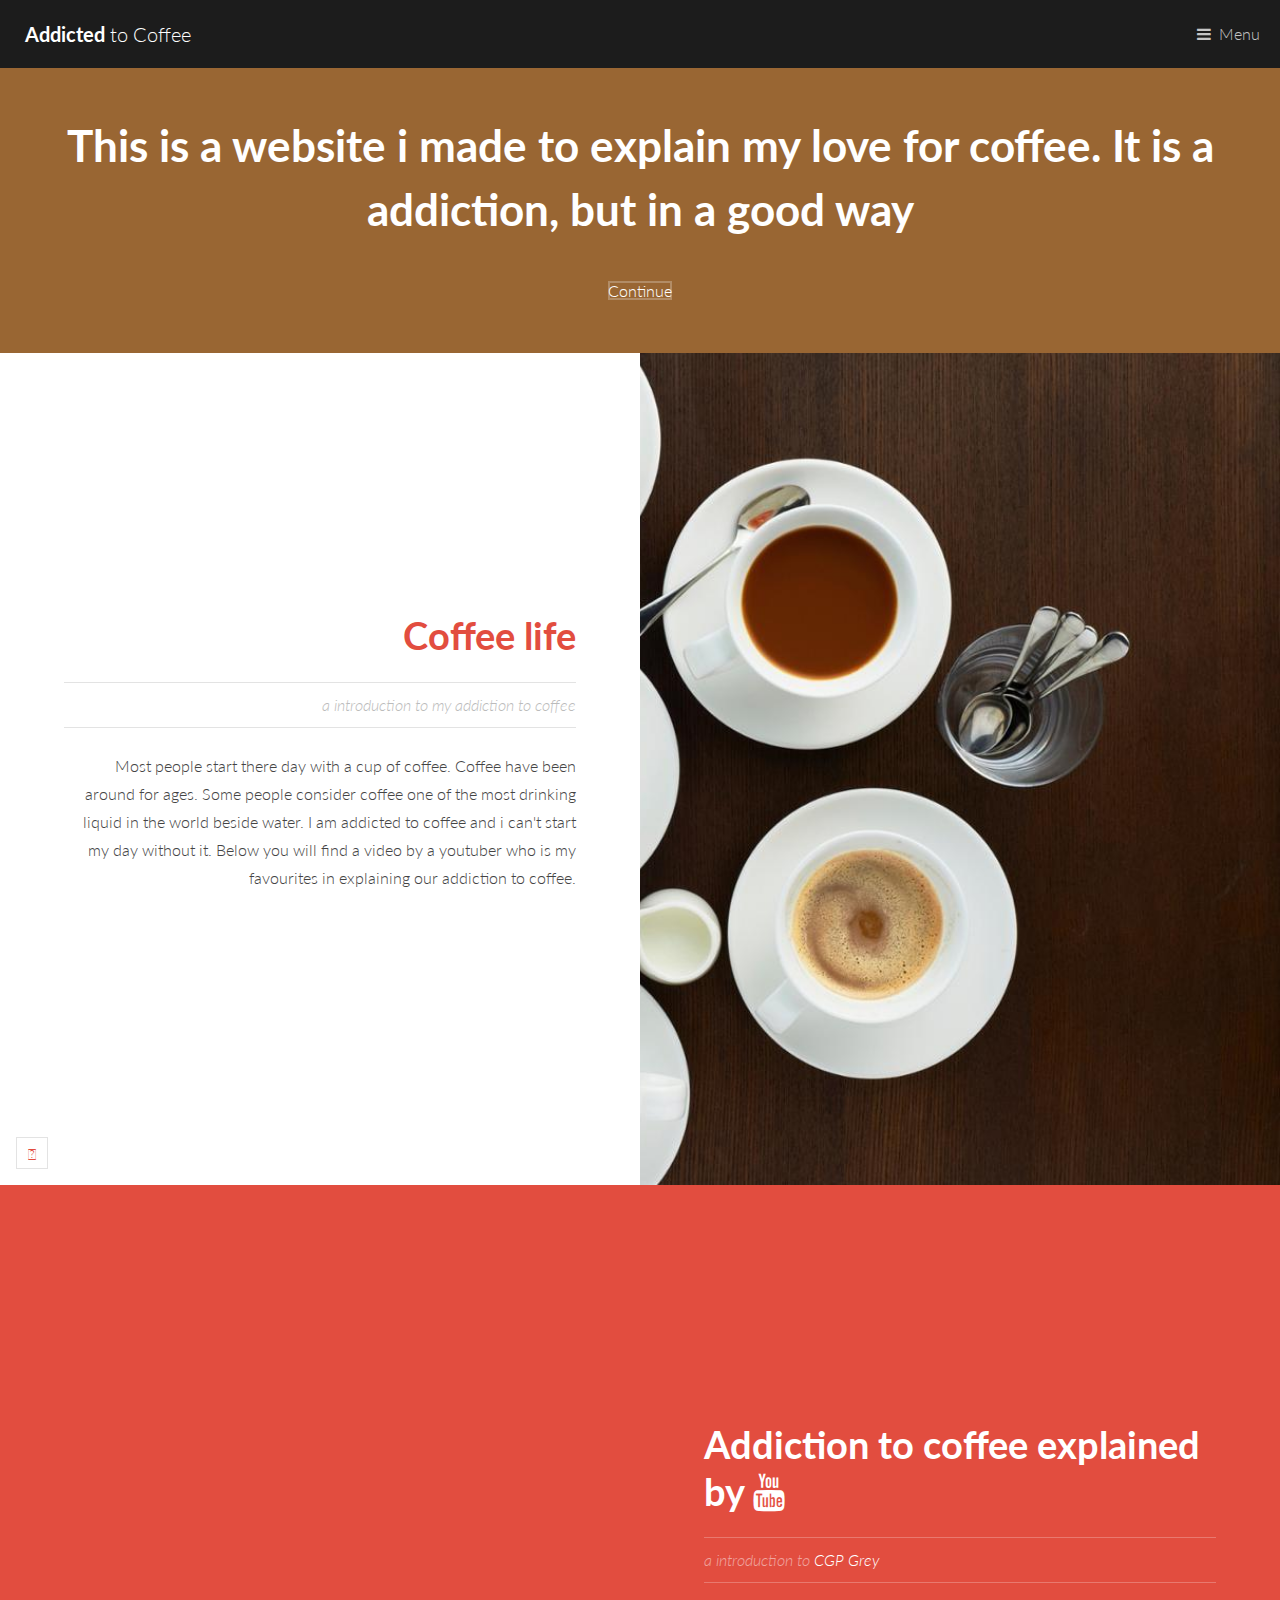
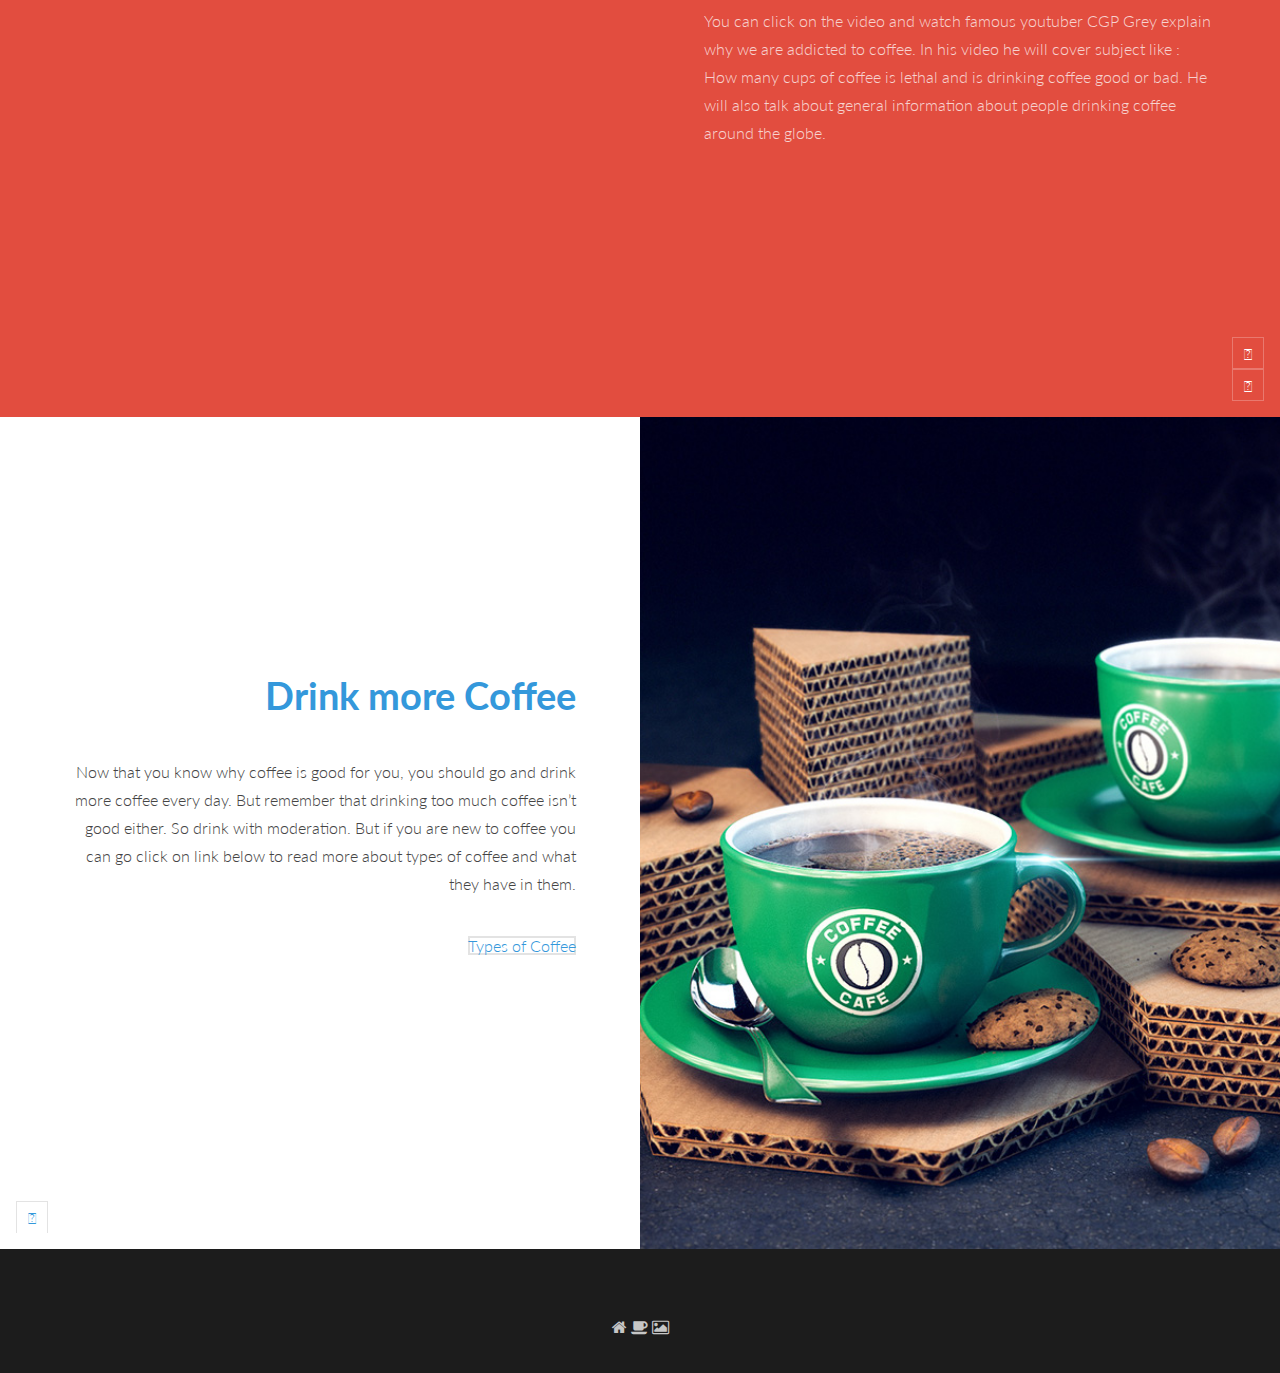
==== commit 47d5ef87: "fugde" ====
--- a/index.html
+++ b/index.html
@@ -6,6 +6,7 @@
 		<meta charset="utf-8" />
 		<meta name="viewport" content="width=device-width, initial-scale=1" />
 		<link rel="stylesheet" href="assets/css/main.css" />
+		<link rel="stylesheet" href="assets/css/font-awesome.min.css" />
 
 	</head>
 	<body>
@@ -58,7 +59,6 @@
 
 					</div>
 					<div class="postnav">
-						<a href="#" class="prev disabled"><span class="icon fa-chevron-up"></span></a>
 						<a href="#two" class="scrolly next"><span class="icon fa-chevron-down"></span></a>
 					</div>
 				</div>
@@ -111,11 +111,9 @@
 
 		<!-- Footer -->
 			<footer id="footer">
-				<ul class="icons">
-					<li><a href="index.html" class="icon  fa-home"><span class="label">Home</span></a></li>
-					<li><a href="type.html" class="icon fa-coffee"><span class="label">Elements</span></a></li>
-					<li><a href="gallery.html" class="icon fa-picture-o"><span class="label">Gallery</span></a></li>
-				</ul>
+					<a href="index.html">	<i class="fa fa-home" aria-hidden="true"></i></a>
+					<a href="type.html" ><i class="fa fa-coffee" aria-hidden="true"></i></a>
+					<a href="gallery.html" >	<i class="fa fa-picture-o" aria-hidden="true"></i></a>
 			</footer>
 
 		<!-- Scripts -->
--- a/assets/css/main.css
+++ b/assets/css/main.css
@@ -1809,482 +1809,9 @@
 		border-color: rgba(144, 144, 144, 0.25);
 	}
 
-/* Button */
-
-	input[type="submit"],
-	input[type="reset"],
-	input[type="button"],
-	button,
-	.button {
-		-moz-appearance: none;
-		-webkit-appearance: none;
-		-ms-appearance: none;
-		appearance: none;
-		-moz-transition: background-color 0.2s ease-in-out, color 0.2s ease-in-out;
-		-webkit-transition: background-color 0.2s ease-in-out, color 0.2s ease-in-out;
-		-ms-transition: background-color 0.2s ease-in-out, color 0.2s ease-in-out;
-		transition: background-color 0.2s ease-in-out, color 0.2s ease-in-out;
-		border-radius: 0;
-		border: 0;
-		cursor: pointer;
-		display: inline-block;
-		font-weight: 700;
-		height: 3em;
-		line-height: 3em;
-		padding: 0 2.5em;
-		text-align: center;
-		text-decoration: none;
-		white-space: nowrap;
-	}
-
-		input[type="submit"]:hover,
-		input[type="reset"]:hover,
-		input[type="button"]:hover,
-		button:hover,
-		.button:hover {
-			text-decoration: none;
-		}
-
-		input[type="submit"].icon,
-		input[type="reset"].icon,
-		input[type="button"].icon,
-		button.icon,
-		.button.icon {
-			padding-left: 1.35em;
-		}
-
-			input[type="submit"].icon:before,
-			input[type="reset"].icon:before,
-			input[type="button"].icon:before,
-			button.icon:before,
-			.button.icon:before {
-				margin-right: 0.5em;
-			}
-
-		input[type="submit"].fit,
-		input[type="reset"].fit,
-		input[type="button"].fit,
-		button.fit,
-		.button.fit {
-			display: block;
-			margin: 0 0 1em 0;
-			width: 100%;
-		}
-
-		input[type="submit"].small,
-		input[type="reset"].small,
-		input[type="button"].small,
-		button.small,
-		.button.small {
-			font-size: 0.8em;
-		}
-
-		input[type="submit"].big,
-		input[type="reset"].big,
-		input[type="button"].big,
-		button.big,
-		.button.big {
-			font-size: 1.25em;
-		}
-
-		input[type="submit"].disabled, input[type="submit"]:disabled,
-		input[type="reset"].disabled,
-		input[type="reset"]:disabled,
-		input[type="button"].disabled,
-		input[type="button"]:disabled,
-		button.disabled,
-		button:disabled,
-		.button.disabled,
-		.button:disabled {
-			-moz-pointer-events: none;
-			-webkit-pointer-events: none;
-			-ms-pointer-events: none;
-			pointer-events: none;
-			opacity: 0.25;
-		}
-
-		@media screen and (max-width: 480px) {
-
-			input[type="submit"],
-			input[type="reset"],
-			input[type="button"],
-			button,
-			.button {
-				padding: 0;
-			}
-
-		}
-
-	input[type="submit"],
-	input[type="reset"],
-	input[type="button"],
-	button,
-	.button {
-		background-color: #e24d3f;
-		color: #fff !important;
-	}
-
-		input[type="submit"]:hover,
-		input[type="reset"]:hover,
-		input[type="button"]:hover,
-		button:hover,
-		.button:hover {
-			background-color: #1dd2af;
-		}
-
-		input[type="submit"]:active,
-		input[type="reset"]:active,
-		input[type="button"]:active,
-		button:active,
-		.button:active {
-			background-color: #17a689;
-		}
-
-		input[type="submit"].alt,
-		input[type="reset"].alt,
-		input[type="button"].alt,
-		button.alt,
-		.button.alt {
-			background-color: transparent;
-			box-shadow: inset 0 0 0 2px rgba(144, 144, 144, 0.25);
-			color: #555 !important;
-		}
-
-			input[type="submit"].alt:hover,
-			input[type="reset"].alt:hover,
-			input[type="button"].alt:hover,
-			button.alt:hover,
-			.button.alt:hover {
-				background-color: rgba(144, 144, 144, 0.075);
-			}
-
-			input[type="submit"].alt:active,
-			input[type="reset"].alt:active,
-			input[type="button"].alt:active,
-			button.alt:active,
-			.button.alt:active {
-				background-color: rgba(144, 144, 144, 0.2);
-			}
-
-			input[type="submit"].alt.icon:before,
-			input[type="reset"].alt.icon:before,
-			input[type="button"].alt.icon:before,
-			button.alt.icon:before,
-			.button.alt.icon:before {
-				color: #bbb;
-			}
-
-		input[type="submit"].special,
-		input[type="reset"].special,
-		input[type="button"].special,
-		button.special,
-		.button.special {
-			background-color: #3498db;
-			color: #fff !important;
-		}
-
-			input[type="submit"].special:hover,
-			input[type="reset"].special:hover,
-			input[type="button"].special:hover,
-			button.special:hover,
-			.button.special:hover {
-				background-color: #4aa3df;
-			}
-
-			input[type="submit"].special:active,
-			input[type="reset"].special:active,
-			input[type="button"].special:active,
-			button.special:active,
-			.button.special:active {
-				background-color: #258cd1;
-			}
-
-/* Form */
-
-	form {
-		margin: 0 0 2em 0;
-	}
-
-	label {
-		display: block;
-		font-size: 0.9em;
-		font-weight: 700;
-		margin: 0 0 1em 0;
-	}
-
-	input[type="text"],
-	input[type="password"],
-	input[type="email"],
-	select,
-	textarea {
-		-moz-appearance: none;
-		-webkit-appearance: none;
-		-ms-appearance: none;
-		appearance: none;
-		border-radius: 0;
-		border: none;
-		border: solid 1px;
-		color: inherit;
-		display: block;
-		outline: 0;
-		padding: 0 1em;
-		text-decoration: none;
-		width: 100%;
-	}
-
-		input[type="text"]:invalid,
-		input[type="password"]:invalid,
-		input[type="email"]:invalid,
-		select:invalid,
-		textarea:invalid {
-			box-shadow: none;
-		}
-
-	.select-wrapper {
-		text-decoration: none;
-		display: block;
-		position: relative;
-	}
-
-		.select-wrapper:before {
-			-moz-osx-font-smoothing: grayscale;
-			-webkit-font-smoothing: antialiased;
-			font-family: FontAwesome;
-			font-style: normal;
-			font-weight: normal;
-			text-transform: none !important;
-		}
-
-		.select-wrapper:before {
-			content: '\f078';
-			display: block;
-			height: 2.75em;
-			line-height: 2.75em;
-			pointer-events: none;
-			position: absolute;
-			right: 0;
-			text-align: center;
-			top: 0;
-			width: 2.75em;
-		}
-
-		.select-wrapper select::-ms-expand {
-			display: none;
-		}
-
-	input[type="text"],
-	input[type="password"],
-	input[type="email"],
-	select {
-		height: 2.75em;
-	}
-
-	textarea {
-		padding: 0.75em 1em;
-	}
-
-	input[type="checkbox"],
-	input[type="radio"] {
-		-moz-appearance: none;
-		-webkit-appearance: none;
-		-ms-appearance: none;
-		appearance: none;
-		display: block;
-		float: left;
-		margin-right: -2em;
-		opacity: 0;
-		width: 1em;
-		z-index: -1;
-	}
-
-		input[type="checkbox"] + label,
-		input[type="radio"] + label {
-			text-decoration: none;
-			cursor: pointer;
-			display: inline-block;
-			font-size: 1em;
-			font-weight: 300;
-			padding-left: 2.4em;
-			padding-right: 0.75em;
-			position: relative;
-		}
-
-			input[type="checkbox"] + label:before,
-			input[type="radio"] + label:before {
-				-moz-osx-font-smoothing: grayscale;
-				-webkit-font-smoothing: antialiased;
-				font-family: FontAwesome;
-				font-style: normal;
-				font-weight: normal;
-				text-transform: none !important;
-			}
-
-			input[type="checkbox"] + label:before,
-			input[type="radio"] + label:before {
-				border-radius: 0;
-				border: solid 1px;
-				content: '';
-				display: inline-block;
-				height: 1.65em;
-				left: 0;
-				line-height: 1.58125em;
-				position: absolute;
-				text-align: center;
-				top: 0;
-				width: 1.65em;
-			}
-
-		input[type="checkbox"]:checked + label:before,
-		input[type="radio"]:checked + label:before {
-			content: '\f00c';
-		}
-
-	input[type="checkbox"] + label:before {
-		border-radius: 0;
-	}
-
-	input[type="radio"] + label:before {
-		border-radius: 100%;
-	}
-
-	::-webkit-input-placeholder {
-		opacity: 1.0;
-	}
-
-	:-moz-placeholder {
-		opacity: 1.0;
-	}
-
-	::-moz-placeholder {
-		opacity: 1.0;
-	}
-
-	:-ms-input-placeholder {
-		opacity: 1.0;
-	}
-
-	.formerize-placeholder {
-		opacity: 1.0;
-	}
-
-	label {
-		color: #555;
-	}
-
-	input[type="text"],
-	input[type="password"],
-	input[type="email"],
-	select,
-	textarea {
-		background: rgba(144, 144, 144, 0.075);
-		border-color: rgba(144, 144, 144, 0.25);
-	}
-
-		input[type="text"]:focus,
-		input[type="password"]:focus,
-		input[type="email"]:focus,
-		select:focus,
-		textarea:focus {
-			border-color: #fff;
-			box-shadow: 0 0 0 1px #fff;
-		}
-
-	.select-wrapper:before {
-		color: rgba(144, 144, 144, 0.25);
-	}
-
-	input[type="checkbox"] + label,
-	input[type="radio"] + label {
-		color: #444;
-	}
-
-		input[type="checkbox"] + label:before,
-		input[type="radio"] + label:before {
-			background: rgba(144, 144, 144, 0.075);
-			border-color: rgba(144, 144, 144, 0.25);
-		}
-
-	input[type="checkbox"]:checked + label:before,
-	input[type="radio"]:checked + label:before {
-		background-color: #fff;
-		border-color: #fff;
-		color: #e24d3f;
-	}
-
-	input[type="checkbox"]:focus + label:before,
-	input[type="radio"]:focus + label:before {
-		border-color: #fff;
-		box-shadow: 0 0 0 1px #fff;
-	}
-
-	::-webkit-input-placeholder {
-		color: #bbb !important;
-	}
-
-	:-moz-placeholder {
-		color: #bbb !important;
-	}
-
-	::-moz-placeholder {
-		color: #bbb !important;
-	}
-
-	:-ms-input-placeholder {
-		color: #bbb !important;
-	}
-
-	.formerize-placeholder {
-		color: #bbb !important;
-	}
-
-/* Icon */
-
-	.icon {
-		text-decoration: none;
-		border-bottom: none;
-		position: relative;
-		text-decoration: none !important;
-	}
-
-		.icon:before {
-			-moz-osx-font-smoothing: grayscale;
-			-webkit-font-smoothing: antialiased;
-			font-family: FontAwesome;
-			font-style: normal;
-			font-weight: normal;
-			text-transform: none !important;
-		}
-
-		.icon > .label {
-			display: none;
-		}
-
-	.hc {
-		height: 2em;
-		width: 4em;
-		position: absolute;
-		left: 50%;
-		bottom: 0;
-		margin-left: -2em;
-		display: block;
-		border-radius: 90px 90px 0 0;
-		color: #444;
-		background: #fff;
-	}
-
-		.hc.up {
-			border-radius: 0 0 90px 90px;
-			top: 0;
-			bottom: initial;
-		}
-
-		@media screen and (max-width: 980px) {
-
-			.hc {
-				display: none;
-			}
-
-		}
+
+
+
 
 /* Image */
 
@@ -2692,399 +2219,10 @@
 				border-color: rgba(144, 144, 144, 0.25);
 			}
 
-			.wrapper.style1 input[type="submit"],
-			.wrapper.style1 input[type="reset"],
-			.wrapper.style1 input[type="button"],
-			.wrapper.style1 button,
-			.wrapper.style1 .button {
-				background-color: #e24d3f;
-				color: #fff !important;
-			}
-
-				.wrapper.style1 input[type="submit"]:hover,
-				.wrapper.style1 input[type="reset"]:hover,
-				.wrapper.style1 input[type="button"]:hover,
-				.wrapper.style1 button:hover,
-				.wrapper.style1 .button:hover {
-					background-color: #1dd2af;
-				}
-
-				.wrapper.style1 input[type="submit"]:active,
-				.wrapper.style1 input[type="reset"]:active,
-				.wrapper.style1 input[type="button"]:active,
-				.wrapper.style1 button:active,
-				.wrapper.style1 .button:active {
-					background-color: #17a689;
-				}
-
-				.wrapper.style1 input[type="submit"].alt,
-				.wrapper.style1 input[type="reset"].alt,
-				.wrapper.style1 input[type="button"].alt,
-				.wrapper.style1 button.alt,
-				.wrapper.style1 .button.alt {
-					background-color: transparent;
-					box-shadow: inset 0 0 0 2px rgba(144, 144, 144, 0.25);
-					color: #e24d3f !important;
-				}
-
-					.wrapper.style1 input[type="submit"].alt:hover,
-					.wrapper.style1 input[type="reset"].alt:hover,
-					.wrapper.style1 input[type="button"].alt:hover,
-					.wrapper.style1 button.alt:hover,
-					.wrapper.style1 .button.alt:hover {
-						background-color: rgba(144, 144, 144, 0.075);
-					}
-
-					.wrapper.style1 input[type="submit"].alt:active,
-					.wrapper.style1 input[type="reset"].alt:active,
-					.wrapper.style1 input[type="button"].alt:active,
-					.wrapper.style1 button.alt:active,
-					.wrapper.style1 .button.alt:active {
-						background-color: rgba(144, 144, 144, 0.2);
-					}
-
-					.wrapper.style1 input[type="submit"].alt.icon:before,
-					.wrapper.style1 input[type="reset"].alt.icon:before,
-					.wrapper.style1 input[type="button"].alt.icon:before,
-					.wrapper.style1 button.alt.icon:before,
-					.wrapper.style1 .button.alt.icon:before {
-						color: #bbb;
-					}
-
-				.wrapper.style1 input[type="submit"].special,
-				.wrapper.style1 input[type="reset"].special,
-				.wrapper.style1 input[type="button"].special,
-				.wrapper.style1 button.special,
-				.wrapper.style1 .button.special {
-					background-color: #e24d3f;
-					color: #fff !important;
-				}
-
-			.wrapper.style1 label {
-				color: #e24d3f;
-			}
-
-			.wrapper.style1 input[type="text"],
-			.wrapper.style1 input[type="password"],
-			.wrapper.style1 input[type="email"],
-			.wrapper.style1 select,
-			.wrapper.style1 textarea {
-				background: rgba(144, 144, 144, 0.075);
-				border-color: rgba(144, 144, 144, 0.25);
-			}
-
-				.wrapper.style1 input[type="text"]:focus,
-				.wrapper.style1 input[type="password"]:focus,
-				.wrapper.style1 input[type="email"]:focus,
-				.wrapper.style1 select:focus,
-				.wrapper.style1 textarea:focus {
-					border-color: #e24d3f;
-					box-shadow: 0 0 0 1px #e24d3f;
-				}
-
-			.wrapper.style1 .select-wrapper:before {
-				color: rgba(144, 144, 144, 0.25);
-			}
-
-			.wrapper.style1 input[type="checkbox"] + label,
-			.wrapper.style1 input[type="radio"] + label {
-				color: #444;
-			}
-
-				.wrapper.style1 input[type="checkbox"] + label:before,
-				.wrapper.style1 input[type="radio"] + label:before {
-					background: rgba(144, 144, 144, 0.075);
-					border-color: rgba(144, 144, 144, 0.25);
-				}
-
-			.wrapper.style1 input[type="checkbox"]:checked + label:before,
-			.wrapper.style1 input[type="radio"]:checked + label:before {
-				background-color: #e24d3f;
-				border-color: #e24d3f;
-				color: #fff;
-			}
-
-			.wrapper.style1 input[type="checkbox"]:focus + label:before,
-			.wrapper.style1 input[type="radio"]:focus + label:before {
-				border-color: #e24d3f;
-				box-shadow: 0 0 0 1px #e24d3f;
-			}
-
-			.wrapper.style1 ::-webkit-input-placeholder {
-				color: #bbb !important;
-			}
-
-			.wrapper.style1 :-moz-placeholder {
-				color: #bbb !important;
-			}
-
-			.wrapper.style1 ::-moz-placeholder {
-				color: #bbb !important;
-			}
-
-			.wrapper.style1 :-ms-input-placeholder {
-				color: #bbb !important;
-			}
-
-			.wrapper.style1 .formerize-placeholder {
-				color: #bbb !important;
-			}
-
-			.wrapper.style1 ul.alt li {
-				border-top-color: rgba(144, 144, 144, 0.25);
-			}
-
-			.wrapper.style1 header p {
-				color: #bbb;
-			}
-
-			.wrapper.style1 table tbody tr {
-				border-color: rgba(144, 144, 144, 0.25);
-			}
-
-				.wrapper.style1 table tbody tr:nth-child(2n + 1) {
-					background-color: rgba(144, 144, 144, 0.075);
-				}
-
-			.wrapper.style1 table th {
-				color: #e24d3f;
-			}
-
-			.wrapper.style1 table thead {
-				border-bottom-color: rgba(144, 144, 144, 0.25);
-			}
-
-			.wrapper.style1 table tfoot {
-				border-top-color: rgba(144, 144, 144, 0.25);
-			}
-
-			.wrapper.style1 table.alt tbody tr td {
-				border-color: rgba(144, 144, 144, 0.25);
-			}
-
-		.wrapper.style2 {
-			background-color: #fff;
-			color: #444;
-		}
-
-			.wrapper.style2 input, .wrapper.style2 select, .wrapper.style2 textarea {
-				color: #3498db;
-			}
-
-			.wrapper.style2 a {
-				color: #3498db;
-			}
-
-			.wrapper.style2 strong, .wrapper.style2 b {
-				color: #3498db;
-			}
-
-			.wrapper.style2 h1, .wrapper.style2 h2, .wrapper.style2 h3, .wrapper.style2 h4, .wrapper.style2 h5, .wrapper.style2 h6 {
-				color: #3498db;
-			}
-
-			.wrapper.style2 blockquote {
-				border-left-color: rgba(144, 144, 144, 0.25);
-			}
-
-			.wrapper.style2 code {
-				background: rgba(144, 144, 144, 0.075);
-				border-color: rgba(144, 144, 144, 0.25);
-			}
-
-			.wrapper.style2 hr {
-				border-bottom-color: rgba(144, 144, 144, 0.25);
-			}
-
-			.wrapper.style2 .box {
-				border-color: rgba(144, 144, 144, 0.25);
-			}
-
-			.wrapper.style2 input[type="submit"],
-			.wrapper.style2 input[type="reset"],
-			.wrapper.style2 input[type="button"],
-			.wrapper.style2 button,
-			.wrapper.style2 .button {
-				background-color: #e24d3f;
-				color: #fff !important;
-			}
-
-				.wrapper.style2 input[type="submit"]:hover,
-				.wrapper.style2 input[type="reset"]:hover,
-				.wrapper.style2 input[type="button"]:hover,
-				.wrapper.style2 button:hover,
-				.wrapper.style2 .button:hover {
-					background-color: #1dd2af;
-				}
-
-				.wrapper.style2 input[type="submit"]:active,
-				.wrapper.style2 input[type="reset"]:active,
-				.wrapper.style2 input[type="button"]:active,
-				.wrapper.style2 button:active,
-				.wrapper.style2 .button:active {
-					background-color: #17a689;
-				}
-
-				.wrapper.style2 input[type="submit"].alt,
-				.wrapper.style2 input[type="reset"].alt,
-				.wrapper.style2 input[type="button"].alt,
-				.wrapper.style2 button.alt,
-				.wrapper.style2 .button.alt {
-					background-color: transparent;
-					box-shadow: inset 0 0 0 2px rgba(144, 144, 144, 0.25);
-					color: #3498db !important;
-				}
-
-					.wrapper.style2 input[type="submit"].alt:hover,
-					.wrapper.style2 input[type="reset"].alt:hover,
-					.wrapper.style2 input[type="button"].alt:hover,
-					.wrapper.style2 button.alt:hover,
-					.wrapper.style2 .button.alt:hover {
-						background-color: rgba(144, 144, 144, 0.075);
-					}
-
-					.wrapper.style2 input[type="submit"].alt:active,
-					.wrapper.style2 input[type="reset"].alt:active,
-					.wrapper.style2 input[type="button"].alt:active,
-					.wrapper.style2 button.alt:active,
-					.wrapper.style2 .button.alt:active {
-						background-color: rgba(144, 144, 144, 0.2);
-					}
-
-					.wrapper.style2 input[type="submit"].alt.icon:before,
-					.wrapper.style2 input[type="reset"].alt.icon:before,
-					.wrapper.style2 input[type="button"].alt.icon:before,
-					.wrapper.style2 button.alt.icon:before,
-					.wrapper.style2 .button.alt.icon:before {
-						color: #bbb;
-					}
-
-				.wrapper.style2 input[type="submit"].special,
-				.wrapper.style2 input[type="reset"].special,
-				.wrapper.style2 input[type="button"].special,
-				.wrapper.style2 button.special,
-				.wrapper.style2 .button.special {
-					background-color: #3498db;
-					color: #fff !important;
-				}
-
-			.wrapper.style2 label {
-				color: #3498db;
-			}
-
-			.wrapper.style2 input[type="text"],
-			.wrapper.style2 input[type="password"],
-			.wrapper.style2 input[type="email"],
-			.wrapper.style2 select,
-			.wrapper.style2 textarea {
-				background: rgba(144, 144, 144, 0.075);
-				border-color: rgba(144, 144, 144, 0.25);
-			}
-
-				.wrapper.style2 input[type="text"]:focus,
-				.wrapper.style2 input[type="password"]:focus,
-				.wrapper.style2 input[type="email"]:focus,
-				.wrapper.style2 select:focus,
-				.wrapper.style2 textarea:focus {
-					border-color: #3498db;
-					box-shadow: 0 0 0 1px #3498db;
-				}
-
-			.wrapper.style2 .select-wrapper:before {
-				color: rgba(144, 144, 144, 0.25);
-			}
-
-			.wrapper.style2 input[type="checkbox"] + label,
-			.wrapper.style2 input[type="radio"] + label {
-				color: #444;
-			}
-
-				.wrapper.style2 input[type="checkbox"] + label:before,
-				.wrapper.style2 input[type="radio"] + label:before {
-					background: rgba(144, 144, 144, 0.075);
-					border-color: rgba(144, 144, 144, 0.25);
-				}
-
-			.wrapper.style2 input[type="checkbox"]:checked + label:before,
-			.wrapper.style2 input[type="radio"]:checked + label:before {
-				background-color: #3498db;
-				border-color: #3498db;
-				color: #fff;
-			}
-
-			.wrapper.style2 input[type="checkbox"]:focus + label:before,
-			.wrapper.style2 input[type="radio"]:focus + label:before {
-				border-color: #3498db;
-				box-shadow: 0 0 0 1px #3498db;
-			}
-
-			.wrapper.style2 ::-webkit-input-placeholder {
-				color: #bbb !important;
-			}
-
-			.wrapper.style2 :-moz-placeholder {
-				color: #bbb !important;
-			}
-
-			.wrapper.style2 ::-moz-placeholder {
-				color: #bbb !important;
-			}
-
-			.wrapper.style2 :-ms-input-placeholder {
-				color: #bbb !important;
-			}
-
-			.wrapper.style2 .formerize-placeholder {
-				color: #bbb !important;
-			}
-
-			.wrapper.style2 ul.alt li {
-				border-top-color: rgba(144, 144, 144, 0.25);
-			}
-
-			.wrapper.style2 header p {
-				color: #bbb;
-			}
-
-			.wrapper.style2 table tbody tr {
-				border-color: rgba(144, 144, 144, 0.25);
-			}
-
-				.wrapper.style2 table tbody tr:nth-child(2n + 1) {
-					background-color: rgba(144, 144, 144, 0.075);
-				}
-
-			.wrapper.style2 table th {
-				color: #3498db;
-			}
-
-			.wrapper.style2 table thead {
-				border-bottom-color: rgba(144, 144, 144, 0.25);
-			}
-
-			.wrapper.style2 table tfoot {
-				border-top-color: rgba(144, 144, 144, 0.25);
-			}
-
-			.wrapper.style2 table.alt tbody tr td {
-				border-color: rgba(144, 144, 144, 0.25);
-			}
-
-		@media screen and (max-width: 1280px) {
-
-			.wrapper > .inner {
-				width: 65em;
-			}
-
-		}
-
-		@media screen and (max-width: 980px) {
-
-			.wrapper > .inner {
-				width: 100%;
-			}
-
-		}
+
+.i .fa fa-home{
+	background-color: #FFFFFF;
+}
 
 /* Header */
 
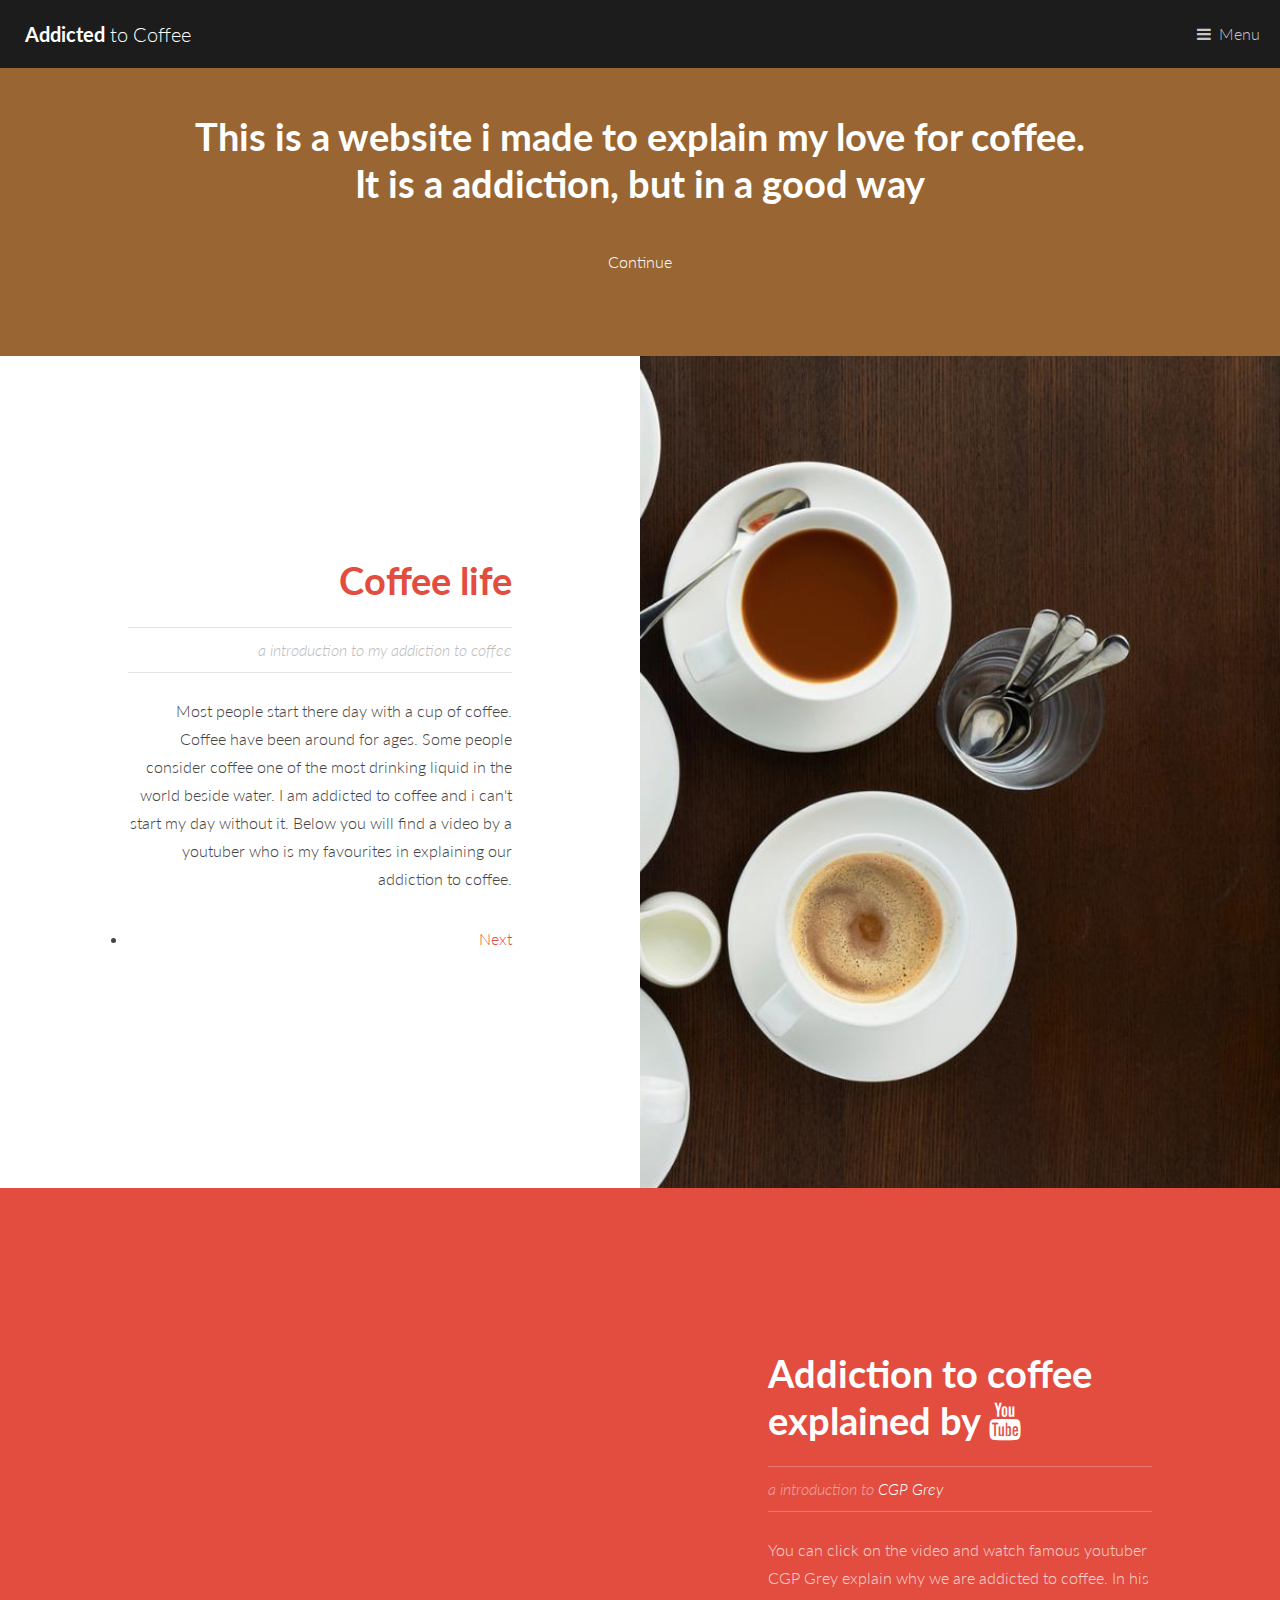
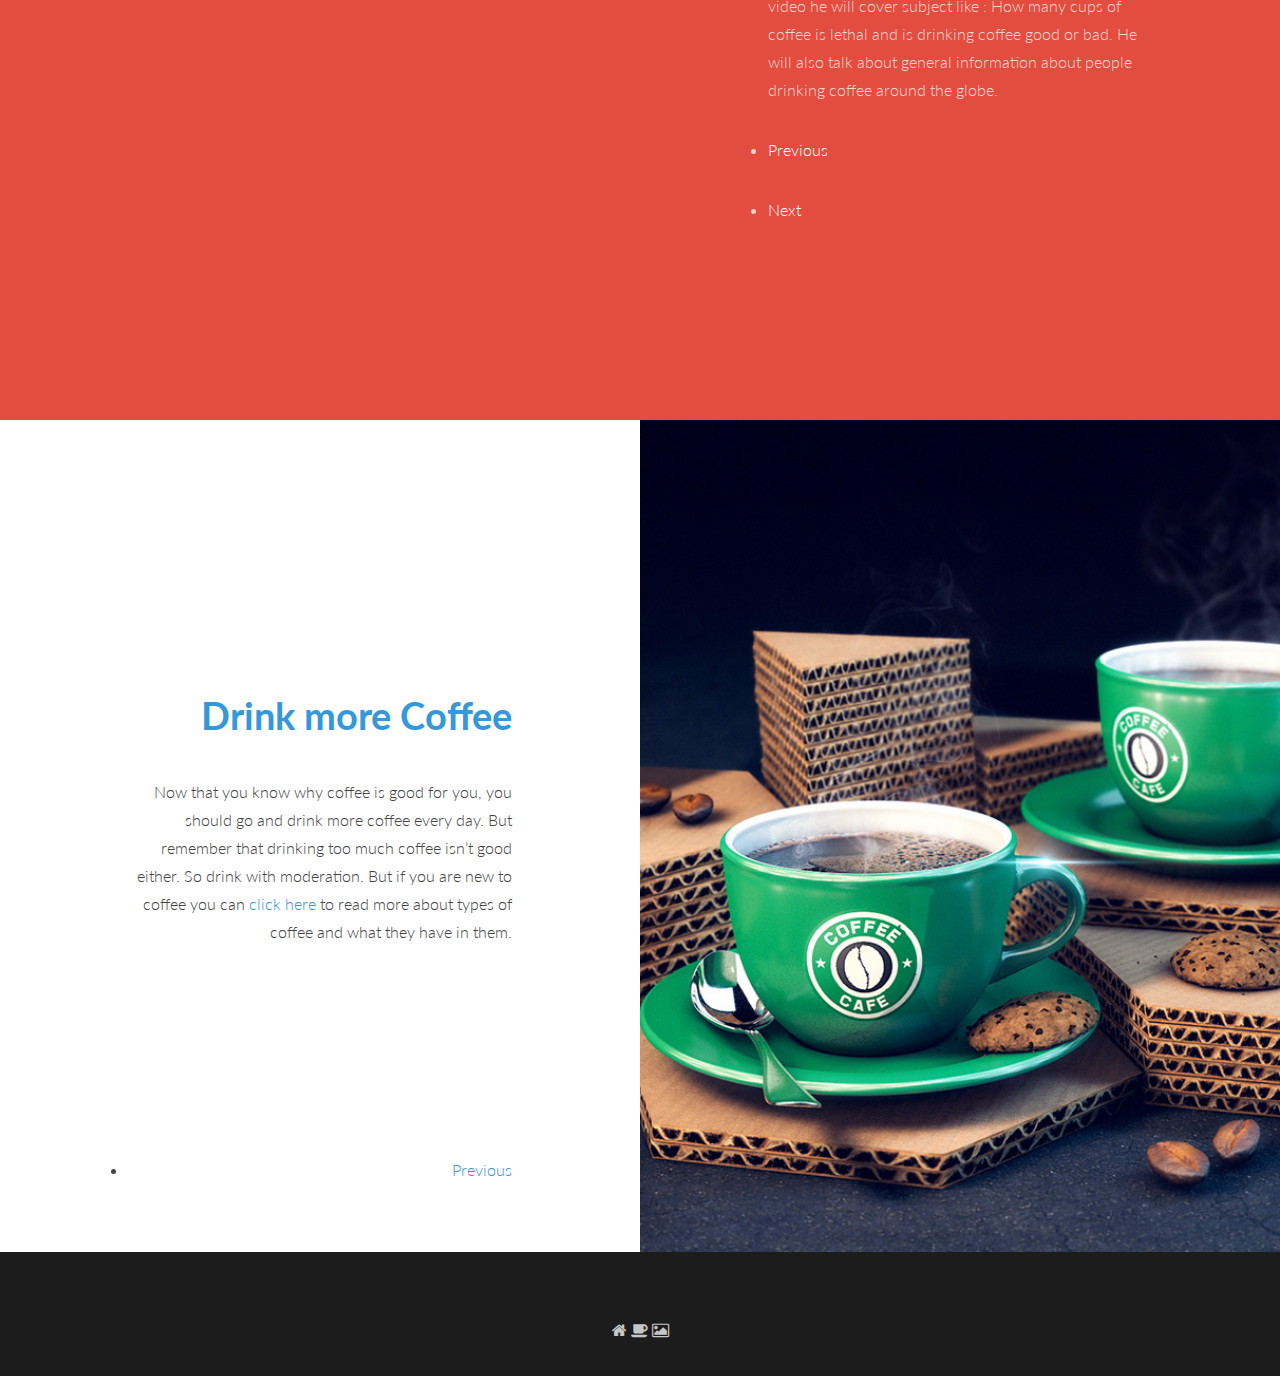
==== commit 144bf2c8: "NO MORE" ====
--- a/index.html
+++ b/index.html
@@ -56,12 +56,7 @@
 							<p class="info">a introduction to my addiction to coffee</p>
 						</header>
 						<p>Most people start there day with a cup of coffee. Coffee have been around for ages. Some people consider coffee one of the most drinking liquid in the world beside water. I am addicted to coffee and i can't start my day without it. Below you will find a video by a youtuber who is my favourites in explaining our addiction to coffee. </p>
-
-					</div>
-					<div class="postnav">
-						<a href="#two" class="scrolly next"><span class="icon fa-chevron-down"></span></a>
-					</div>
-				</div>
+						<p><li><a href="#two">Next</a></li></p>
 			</article>
 
 			<!-- Two -->
@@ -78,10 +73,10 @@
 							</header>
 							<p>You can click on the video and watch famous youtuber CGP Grey explain why we are addicted to coffee. In his video he will cover subject like : How many cups of coffee is lethal and is drinking coffee good or bad. He will also talk about general information about people drinking coffee around the globe.</p>
 
-						<div class="postnav">
-							<a href="#one" class="scrolly prev"><span class="icon fa-chevron-up"></span></a>
-							<a href="#three" class="scrolly next"><span class="icon fa-chevron-down"></span></a>
-						</div>
+
+							<p><li><a href="#one">Previous</a></li></p>
+							<p><li><a href="#three">Next</a></li></p>
+
 					</div>
 				</div>
 				</article>
@@ -97,14 +92,9 @@
 							<h2><a href="generic.html">Drink more Coffee</a></h2>
 
 						</header>
-						<p>Now that you know why coffee is good for you, you should go and drink more coffee every day. But remember that drinking too much coffee isn’t good either. So drink with moderation. But if you are new to coffee you can go click on link below to read more about types of coffee and what they have in them. </p>
-						<ul class="actions">
-							<li><a href="coffee.html" class="button alt">Types of Coffee</a></li>
-						</ul>
+						<p>Now that you know why coffee is good for you, you should go and drink more coffee every day. But remember that drinking too much coffee isn’t good either. So drink with moderation. But if you are new to coffee you can   <a href="type.html">click here</a> to read more about types of coffee and what they have in them. </p>
 					</div>
-					<div class="postnav">
-						<a href="#two" class="scrolly prev"><span class="icon fa-chevron-up"></span></a>
-					</div>
+					<p><li><a href="#two">Previous</a></li></p>
 				</div>
 			</article>
 
--- a/assets/css/main.css
+++ b/assets/css/main.css
@@ -2,11 +2,6 @@
 @import url(font-awesome.min.css);
 @import url("https://fonts.googleapis.com/css?family=Lato:300,700,300italic,700italic");
 
-/*
-	Binary by TEMPLATED
-	templated.co @templatedco
-	Released for free under the Creative Commons Attribution 3.0 license (templated.co/license)
-*/
 
 /* Reset */
 
@@ -2220,9 +2215,7 @@
 			}
 
 
-.i .fa fa-home{
-	background-color: #FFFFFF;
-}
+
 
 /* Header */
 
@@ -2517,229 +2510,6 @@
 			border-color: rgba(255, 255, 255, 0.25);
 		}
 
-		#banner input[type="submit"],
-		#banner input[type="reset"],
-		#banner input[type="button"],
-		#banner button,
-		#banner .button {
-			background-color: #e24d3f;
-			color: #fff !important;
-		}
-
-			#banner input[type="submit"]:hover,
-			#banner input[type="reset"]:hover,
-			#banner input[type="button"]:hover,
-			#banner button:hover,
-			#banner .button:hover {
-				background-color: #1dd2af;
-			}
-
-			#banner input[type="submit"]:active,
-			#banner input[type="reset"]:active,
-			#banner input[type="button"]:active,
-			#banner button:active,
-			#banner .button:active {
-				background-color: #17a689;
-			}
-
-			#banner input[type="submit"].alt,
-			#banner input[type="reset"].alt,
-			#banner input[type="button"].alt,
-			#banner button.alt,
-			#banner .button.alt {
-				background-color: transparent;
-				box-shadow: inset 0 0 0 2px rgba(255, 255, 255, 0.25);
-				color: #fff !important;
-			}
-
-				#banner input[type="submit"].alt:hover,
-				#banner input[type="reset"].alt:hover,
-				#banner input[type="button"].alt:hover,
-				#banner button.alt:hover,
-				#banner .button.alt:hover {
-					background-color: rgba(255, 255, 255, 0.075);
-				}
-
-				#banner input[type="submit"].alt:active,
-				#banner input[type="reset"].alt:active,
-				#banner input[type="button"].alt:active,
-				#banner button.alt:active,
-				#banner .button.alt:active {
-					background-color: rgba(255, 255, 255, 0.2);
-				}
-
-				#banner input[type="submit"].alt.icon:before,
-				#banner input[type="reset"].alt.icon:before,
-				#banner input[type="button"].alt.icon:before,
-				#banner button.alt.icon:before,
-				#banner .button.alt.icon:before {
-					color: rgba(255, 255, 255, 0.5);
-				}
-
-			#banner input[type="submit"].special,
-			#banner input[type="reset"].special,
-			#banner input[type="button"].special,
-			#banner button.special,
-			#banner .button.special {
-				background-color: #fff;
-				color: #3498db !important;
-			}
-
-		#banner label {
-			color: #fff;
-		}
-
-		#banner input[type="text"],
-		#banner input[type="password"],
-		#banner input[type="email"],
-		#banner select,
-		#banner textarea {
-			background: rgba(255, 255, 255, 0.075);
-			border-color: rgba(255, 255, 255, 0.25);
-		}
-
-			#banner input[type="text"]:focus,
-			#banner input[type="password"]:focus,
-			#banner input[type="email"]:focus,
-			#banner select:focus,
-			#banner textarea:focus {
-				border-color: #fff;
-				box-shadow: 0 0 0 1px #fff;
-			}
-
-		#banner .select-wrapper:before {
-			color: rgba(255, 255, 255, 0.25);
-		}
-
-		#banner input[type="checkbox"] + label,
-		#banner input[type="radio"] + label {
-			color: rgba(255, 255, 255, 0.75);
-		}
-
-			#banner input[type="checkbox"] + label:before,
-			#banner input[type="radio"] + label:before {
-				background: rgba(255, 255, 255, 0.075);
-				border-color: rgba(255, 255, 255, 0.25);
-			}
-
-		#banner input[type="checkbox"]:checked + label:before,
-		#banner input[type="radio"]:checked + label:before {
-			background-color: #fff;
-			border-color: #fff;
-			color: #3498db;
-		}
-
-		#banner input[type="checkbox"]:focus + label:before,
-		#banner input[type="radio"]:focus + label:before {
-			border-color: #fff;
-			box-shadow: 0 0 0 1px #fff;
-		}
-
-		#banner ::-webkit-input-placeholder {
-			color: rgba(255, 255, 255, 0.5) !important;
-		}
-
-		#banner :-moz-placeholder {
-			color: rgba(255, 255, 255, 0.5) !important;
-		}
-
-		#banner ::-moz-placeholder {
-			color: rgba(255, 255, 255, 0.5) !important;
-		}
-
-		#banner :-ms-input-placeholder {
-			color: rgba(255, 255, 255, 0.5) !important;
-		}
-
-		#banner .formerize-placeholder {
-			color: rgba(255, 255, 255, 0.5) !important;
-		}
-
-		#banner ul.alt li {
-			border-top-color: rgba(255, 255, 255, 0.25);
-		}
-
-		#banner header p {
-			color: rgba(255, 255, 255, 0.5);
-		}
-
-		#banner table tbody tr {
-			border-color: rgba(255, 255, 255, 0.25);
-		}
-
-			#banner table tbody tr:nth-child(2n + 1) {
-				background-color: rgba(255, 255, 255, 0.075);
-			}
-
-		#banner table th {
-			color: #fff;
-		}
-
-		#banner table thead {
-			border-bottom-color: rgba(255, 255, 255, 0.25);
-		}
-
-		#banner table tfoot {
-			border-top-color: rgba(255, 255, 255, 0.25);
-		}
-
-		#banner table.alt tbody tr td {
-			border-color: rgba(255, 255, 255, 0.25);
-		}
-
-		#banner h1 {
-			font-size: 3em;
-			line-height: 1.45;
-			margin: 0 0 0.75em 0;
-		}
-
-		#banner > .inner {
-			opacity: 1;
-			-moz-transform: none;
-			-webkit-transform: none;
-			-ms-transform: none;
-			transform: none;
-			-moz-transition: opacity 1s ease, -moz-transform 1s ease;
-			-webkit-transition: opacity 1s ease, -webkit-transform 1s ease;
-			-ms-transition: opacity 1s ease, -ms-transform 1s ease;
-			transition: opacity 1s ease, transform 1s ease;
-		}
-
-			#banner > .inner > :last-child {
-				margin-bottom: 0;
-			}
-
-		body.is-loading #banner > .inner {
-			opacity: 0;
-			-moz-transform: translateY(1em);
-			-webkit-transform: translateY(1em);
-			-ms-transform: translateY(1em);
-			transform: translateY(1em);
-		}
-
-		@media screen and (max-width: 1280px) {
-
-			#banner h1 {
-				font-size: 2.75em;
-			}
-
-				#banner h1 br {
-					display: none;
-				}
-
-		}
-
-		@media screen and (max-width: 736px) {
-
-			#banner {
-				padding: 5em 1.5em 4em 1.5em;
-			}
-
-				#banner h1 {
-					font-size: 2em;
-				}
-
-		}
 
 /* Main */
 
@@ -2817,6 +2587,8 @@
 				height: 100%;
 				vertical-align: middle;
 				margin-right: -0.25em;
+
+
 			/* Adjusts for spacing */
 		}
 
@@ -2905,18 +2677,6 @@
 			text-align: left;
 		}
 
-			.post.alt .content .postnav {
-				right: 2em;
-				left: initial;
-			}
-
-				@media screen and (max-width: 1280px) {
-
-					.post.alt .content .postnav {
-						right: 1em;
-					}
-
-				}
 
 		.post.alt .image {
 			-ms-flex-order: 1;
@@ -2936,9 +2696,7 @@
 			color: #444;
 		}
 
-			.post.style1 input, .post.style1 select, .post.style1 textarea {
-				color: #e24d3f;
-			}
+
 
 			.post.style1 a {
 				color: #e24d3f;
@@ -2952,95 +2710,14 @@
 				color: #e24d3f;
 			}
 
-			.post.style1 blockquote {
-				border-left-color: rgba(144, 144, 144, 0.25);
-			}
-
-			.post.style1 code {
-				background: rgba(144, 144, 144, 0.075);
-				border-color: rgba(144, 144, 144, 0.25);
-			}
-
-			.post.style1 hr {
-				border-bottom-color: rgba(144, 144, 144, 0.25);
-			}
-
-			.post.style1 input[type="submit"],
-			.post.style1 input[type="reset"],
-			.post.style1 input[type="button"],
-			.post.style1 button,
-			.post.style1 .button {
-				background-color: #e24d3f;
-				color: #fff !important;
-			}
-
-				.post.style1 input[type="submit"]:hover,
-				.post.style1 input[type="reset"]:hover,
-				.post.style1 input[type="button"]:hover,
-				.post.style1 button:hover,
-				.post.style1 .button:hover {
-					background-color: #1dd2af;
-				}
-
-				.post.style1 input[type="submit"]:active,
-				.post.style1 input[type="reset"]:active,
-				.post.style1 input[type="button"]:active,
-				.post.style1 button:active,
-				.post.style1 .button:active {
-					background-color: #17a689;
-				}
-
-				.post.style1 input[type="submit"].alt,
-				.post.style1 input[type="reset"].alt,
-				.post.style1 input[type="button"].alt,
-				.post.style1 button.alt,
-				.post.style1 .button.alt {
-					background-color: transparent;
-					box-shadow: inset 0 0 0 2px rgba(144, 144, 144, 0.25);
-					color: #e24d3f !important;
-				}
-
-					.post.style1 input[type="submit"].alt:hover,
-					.post.style1 input[type="reset"].alt:hover,
-					.post.style1 input[type="button"].alt:hover,
-					.post.style1 button.alt:hover,
-					.post.style1 .button.alt:hover {
-						background-color: rgba(144, 144, 144, 0.075);
-					}
-
-					.post.style1 input[type="submit"].alt:active,
-					.post.style1 input[type="reset"].alt:active,
-					.post.style1 input[type="button"].alt:active,
-					.post.style1 button.alt:active,
-					.post.style1 .button.alt:active {
-						background-color: rgba(144, 144, 144, 0.2);
-					}
-
-					.post.style1 input[type="submit"].alt.icon:before,
-					.post.style1 input[type="reset"].alt.icon:before,
-					.post.style1 input[type="button"].alt.icon:before,
-					.post.style1 button.alt.icon:before,
-					.post.style1 .button.alt.icon:before {
-						color: #bbb;
-					}
-
-				.post.style1 input[type="submit"].special,
-				.post.style1 input[type="reset"].special,
-				.post.style1 input[type="button"].special,
-				.post.style1 button.special,
-				.post.style1 .button.special {
-					background-color: #e24d3f;
-					color: #fff !important;
-				}
+
+
 
 			.post.style1.invert {
 				background-color: #e24d3f;
 				color: rgba(255, 255, 255, 0.75);
 			}
 
-				.post.style1.invert input, .post.style1.invert select, .post.style1.invert textarea {
-					color: #fff;
-				}
 
 				.post.style1.invert a {
 					color: #fff;
@@ -3054,70 +2731,7 @@
 					color: #fff;
 				}
 
-				.post.style1.invert blockquote {
-					border-left-color: rgba(255, 255, 255, 0.25);
-				}
-
-				.post.style1.invert code {
-					background: rgba(255, 255, 255, 0.075);
-					border-color: rgba(255, 255, 255, 0.25);
-				}
-
-				.post.style1.invert hr {
-					border-bottom-color: rgba(255, 255, 255, 0.25);
-				}
-
-				.post.style1.invert input[type="submit"],
-				.post.style1.invert input[type="reset"],
-				.post.style1.invert input[type="button"],
-				.post.style1.invert button,
-				.post.style1.invert .button {
-					background-color: #fff;
-					color: #e24d3f !important;
-				}
-
-					.post.style1.invert input[type="submit"].alt,
-					.post.style1.invert input[type="reset"].alt,
-					.post.style1.invert input[type="button"].alt,
-					.post.style1.invert button.alt,
-					.post.style1.invert .button.alt {
-						background-color: transparent;
-						box-shadow: inset 0 0 0 2px rgba(255, 255, 255, 0.25);
-						color: #fff !important;
-					}
-
-						.post.style1.invert input[type="submit"].alt:hover,
-						.post.style1.invert input[type="reset"].alt:hover,
-						.post.style1.invert input[type="button"].alt:hover,
-						.post.style1.invert button.alt:hover,
-						.post.style1.invert .button.alt:hover {
-							background-color: rgba(255, 255, 255, 0.075);
-						}
-
-						.post.style1.invert input[type="submit"].alt:active,
-						.post.style1.invert input[type="reset"].alt:active,
-						.post.style1.invert input[type="button"].alt:active,
-						.post.style1.invert button.alt:active,
-						.post.style1.invert .button.alt:active {
-							background-color: rgba(255, 255, 255, 0.2);
-						}
-
-						.post.style1.invert input[type="submit"].alt.icon:before,
-						.post.style1.invert input[type="reset"].alt.icon:before,
-						.post.style1.invert input[type="button"].alt.icon:before,
-						.post.style1.invert button.alt.icon:before,
-						.post.style1.invert .button.alt.icon:before {
-							color: rgba(255, 255, 255, 0.5);
-						}
-
-					.post.style1.invert input[type="submit"].special,
-					.post.style1.invert input[type="reset"].special,
-					.post.style1.invert input[type="button"].special,
-					.post.style1.invert button.special,
-					.post.style1.invert .button.special {
-						background-color: #fff;
-						color: #e24d3f !important;
-					}
+
 
 				.post.style1.invert .content {
 					background: #e24d3f;
@@ -3129,17 +2743,6 @@
 						border-bottom: 1px solid rgba(255, 255, 255, 0.25);
 					}
 
-					.post.style1.invert .content .postnav .prev, .post.style1.invert .content .postnav .next {
-						border: 1px solid rgba(255, 255, 255, 0.25);
-					}
-
-						.post.style1.invert .content .postnav .prev:hover, .post.style1.invert .content .postnav .next:hover {
-							background: rgba(255, 255, 255, 0.075);
-						}
-
-						.post.style1.invert .content .postnav .prev.disabled, .post.style1.invert .content .postnav .next.disabled {
-							color: rgba(255, 255, 255, 0.5);
-						}
 
 				.post.style1.invert .image {
 					background-color: #e24d3f;
@@ -3170,91 +2773,14 @@
 				border-left-color: rgba(144, 144, 144, 0.25);
 			}
 
-			.post.style2 code {
-				background: rgba(144, 144, 144, 0.075);
-				border-color: rgba(144, 144, 144, 0.25);
-			}
-
-			.post.style2 hr {
-				border-bottom-color: rgba(144, 144, 144, 0.25);
-			}
-
-			.post.style2 input[type="submit"],
-			.post.style2 input[type="reset"],
-			.post.style2 input[type="button"],
-			.post.style2 button,
-			.post.style2 .button {
-				background-color: #e24d3f;
-				color: #fff !important;
-			}
-
-				.post.style2 input[type="submit"]:hover,
-				.post.style2 input[type="reset"]:hover,
-				.post.style2 input[type="button"]:hover,
-				.post.style2 button:hover,
-				.post.style2 .button:hover {
-					background-color: #1dd2af;
-				}
-
-				.post.style2 input[type="submit"]:active,
-				.post.style2 input[type="reset"]:active,
-				.post.style2 input[type="button"]:active,
-				.post.style2 button:active,
-				.post.style2 .button:active {
-					background-color: #17a689;
-				}
-
-				.post.style2 input[type="submit"].alt,
-				.post.style2 input[type="reset"].alt,
-				.post.style2 input[type="button"].alt,
-				.post.style2 button.alt,
-				.post.style2 .button.alt {
-					background-color: transparent;
-					box-shadow: inset 0 0 0 2px rgba(144, 144, 144, 0.25);
-					color: #3498db !important;
-				}
-
-					.post.style2 input[type="submit"].alt:hover,
-					.post.style2 input[type="reset"].alt:hover,
-					.post.style2 input[type="button"].alt:hover,
-					.post.style2 button.alt:hover,
-					.post.style2 .button.alt:hover {
-						background-color: rgba(144, 144, 144, 0.075);
-					}
-
-					.post.style2 input[type="submit"].alt:active,
-					.post.style2 input[type="reset"].alt:active,
-					.post.style2 input[type="button"].alt:active,
-					.post.style2 button.alt:active,
-					.post.style2 .button.alt:active {
-						background-color: rgba(144, 144, 144, 0.2);
-					}
-
-					.post.style2 input[type="submit"].alt.icon:before,
-					.post.style2 input[type="reset"].alt.icon:before,
-					.post.style2 input[type="button"].alt.icon:before,
-					.post.style2 button.alt.icon:before,
-					.post.style2 .button.alt.icon:before {
-						color: #bbb;
-					}
-
-				.post.style2 input[type="submit"].special,
-				.post.style2 input[type="reset"].special,
-				.post.style2 input[type="button"].special,
-				.post.style2 button.special,
-				.post.style2 .button.special {
-					background-color: #3498db;
-					color: #fff !important;
-				}
+
 
 			.post.style2.invert {
 				background-color: #3498db;
 				color: rgba(255, 255, 255, 0.75);
 			}
 
-				.post.style2.invert input, .post.style2.invert select, .post.style2.invert textarea {
-					color: #fff;
-				}
+
 
 				.post.style2.invert a {
 					color: #fff;
@@ -3268,86 +2794,6 @@
 					color: #fff;
 				}
 
-				.post.style2.invert blockquote {
-					border-left-color: rgba(255, 255, 255, 0.25);
-				}
-
-				.post.style2.invert code {
-					background: rgba(255, 255, 255, 0.075);
-					border-color: rgba(255, 255, 255, 0.25);
-				}
-
-				.post.style2.invert hr {
-					border-bottom-color: rgba(255, 255, 255, 0.25);
-				}
-
-				.post.style2.invert input[type="submit"],
-				.post.style2.invert input[type="reset"],
-				.post.style2.invert input[type="button"],
-				.post.style2.invert button,
-				.post.style2.invert .button {
-					background-color: #e24d3f;
-					color: #fff !important;
-				}
-
-					.post.style2.invert input[type="submit"]:hover,
-					.post.style2.invert input[type="reset"]:hover,
-					.post.style2.invert input[type="button"]:hover,
-					.post.style2.invert button:hover,
-					.post.style2.invert .button:hover {
-						background-color: #1dd2af;
-					}
-
-					.post.style2.invert input[type="submit"]:active,
-					.post.style2.invert input[type="reset"]:active,
-					.post.style2.invert input[type="button"]:active,
-					.post.style2.invert button:active,
-					.post.style2.invert .button:active {
-						background-color: #17a689;
-					}
-
-					.post.style2.invert input[type="submit"].alt,
-					.post.style2.invert input[type="reset"].alt,
-					.post.style2.invert input[type="button"].alt,
-					.post.style2.invert button.alt,
-					.post.style2.invert .button.alt {
-						background-color: transparent;
-						box-shadow: inset 0 0 0 2px rgba(255, 255, 255, 0.25);
-						color: #fff !important;
-					}
-
-						.post.style2.invert input[type="submit"].alt:hover,
-						.post.style2.invert input[type="reset"].alt:hover,
-						.post.style2.invert input[type="button"].alt:hover,
-						.post.style2.invert button.alt:hover,
-						.post.style2.invert .button.alt:hover {
-							background-color: rgba(255, 255, 255, 0.075);
-						}
-
-						.post.style2.invert input[type="submit"].alt:active,
-						.post.style2.invert input[type="reset"].alt:active,
-						.post.style2.invert input[type="button"].alt:active,
-						.post.style2.invert button.alt:active,
-						.post.style2.invert .button.alt:active {
-							background-color: rgba(255, 255, 255, 0.2);
-						}
-
-						.post.style2.invert input[type="submit"].alt.icon:before,
-						.post.style2.invert input[type="reset"].alt.icon:before,
-						.post.style2.invert input[type="button"].alt.icon:before,
-						.post.style2.invert button.alt.icon:before,
-						.post.style2.invert .button.alt.icon:before {
-							color: rgba(255, 255, 255, 0.5);
-						}
-
-					.post.style2.invert input[type="submit"].special,
-					.post.style2.invert input[type="reset"].special,
-					.post.style2.invert input[type="button"].special,
-					.post.style2.invert button.special,
-					.post.style2.invert .button.special {
-						background-color: #fff;
-						color: #3498db !important;
-					}
 
 				.post.style2.invert .content {
 					background: #3498db;
@@ -3405,179 +2851,6 @@
 				border-color: rgba(144, 144, 144, 0.25);
 			}
 
-			.post.style3 hr {
-				border-bottom-color: rgba(144, 144, 144, 0.25);
-			}
-
-			.post.style3 input[type="submit"],
-			.post.style3 input[type="reset"],
-			.post.style3 input[type="button"],
-			.post.style3 button,
-			.post.style3 .button {
-				background-color: #e24d3f;
-				color: #fff !important;
-			}
-
-				.post.style3 input[type="submit"]:hover,
-				.post.style3 input[type="reset"]:hover,
-				.post.style3 input[type="button"]:hover,
-				.post.style3 button:hover,
-				.post.style3 .button:hover {
-					background-color: #1dd2af;
-				}
-
-				.post.style3 input[type="submit"]:active,
-				.post.style3 input[type="reset"]:active,
-				.post.style3 input[type="button"]:active,
-				.post.style3 button:active,
-				.post.style3 .button:active {
-					background-color: #17a689;
-				}
-
-				.post.style3 input[type="submit"].alt,
-				.post.style3 input[type="reset"].alt,
-				.post.style3 input[type="button"].alt,
-				.post.style3 button.alt,
-				.post.style3 .button.alt {
-					background-color: transparent;
-					box-shadow: inset 0 0 0 2px rgba(144, 144, 144, 0.25);
-					color: #9b59b6 !important;
-				}
-
-					.post.style3 input[type="submit"].alt:hover,
-					.post.style3 input[type="reset"].alt:hover,
-					.post.style3 input[type="button"].alt:hover,
-					.post.style3 button.alt:hover,
-					.post.style3 .button.alt:hover {
-						background-color: rgba(144, 144, 144, 0.075);
-					}
-
-					.post.style3 input[type="submit"].alt:active,
-					.post.style3 input[type="reset"].alt:active,
-					.post.style3 input[type="button"].alt:active,
-					.post.style3 button.alt:active,
-					.post.style3 .button.alt:active {
-						background-color: rgba(144, 144, 144, 0.2);
-					}
-
-					.post.style3 input[type="submit"].alt.icon:before,
-					.post.style3 input[type="reset"].alt.icon:before,
-					.post.style3 input[type="button"].alt.icon:before,
-					.post.style3 button.alt.icon:before,
-					.post.style3 .button.alt.icon:before {
-						color: #bbb;
-					}
-
-				.post.style3 input[type="submit"].special,
-				.post.style3 input[type="reset"].special,
-				.post.style3 input[type="button"].special,
-				.post.style3 button.special,
-				.post.style3 .button.special {
-					background-color: #9b59b6;
-					color: #fff !important;
-				}
-
-			.post.style3.invert {
-				background-color: #9b59b6;
-				color: rgba(255, 255, 255, 0.75);
-			}
-
-				.post.style3.invert input, .post.style3.invert select, .post.style3.invert textarea {
-					color: #fff;
-				}
-
-				.post.style3.invert a {
-					color: #fff;
-				}
-
-				.post.style3.invert strong, .post.style3.invert b {
-					color: #fff;
-				}
-
-				.post.style3.invert h1, .post.style3.invert h2, .post.style3.invert h3, .post.style3.invert h4, .post.style3.invert h5, .post.style3.invert h6 {
-					color: #fff;
-				}
-
-				.post.style3.invert blockquote {
-					border-left-color: rgba(255, 255, 255, 0.25);
-				}
-
-				.post.style3.invert code {
-					background: rgba(255, 255, 255, 0.075);
-					border-color: rgba(255, 255, 255, 0.25);
-				}
-
-				.post.style3.invert hr {
-					border-bottom-color: rgba(255, 255, 255, 0.25);
-				}
-
-				.post.style3.invert input[type="submit"],
-				.post.style3.invert input[type="reset"],
-				.post.style3.invert input[type="button"],
-				.post.style3.invert button,
-				.post.style3.invert .button {
-					background-color: #e24d3f;
-					color: #fff !important;
-				}
-
-					.post.style3.invert input[type="submit"]:hover,
-					.post.style3.invert input[type="reset"]:hover,
-					.post.style3.invert input[type="button"]:hover,
-					.post.style3.invert button:hover,
-					.post.style3.invert .button:hover {
-						background-color: #1dd2af;
-					}
-
-					.post.style3.invert input[type="submit"]:active,
-					.post.style3.invert input[type="reset"]:active,
-					.post.style3.invert input[type="button"]:active,
-					.post.style3.invert button:active,
-					.post.style3.invert .button:active {
-						background-color: #17a689;
-					}
-
-					.post.style3.invert input[type="submit"].alt,
-					.post.style3.invert input[type="reset"].alt,
-					.post.style3.invert input[type="button"].alt,
-					.post.style3.invert button.alt,
-					.post.style3.invert .button.alt {
-						background-color: transparent;
-						box-shadow: inset 0 0 0 2px rgba(255, 255, 255, 0.25);
-						color: #fff !important;
-					}
-
-						.post.style3.invert input[type="submit"].alt:hover,
-						.post.style3.invert input[type="reset"].alt:hover,
-						.post.style3.invert input[type="button"].alt:hover,
-						.post.style3.invert button.alt:hover,
-						.post.style3.invert .button.alt:hover {
-							background-color: rgba(255, 255, 255, 0.075);
-						}
-
-						.post.style3.invert input[type="submit"].alt:active,
-						.post.style3.invert input[type="reset"].alt:active,
-						.post.style3.invert input[type="button"].alt:active,
-						.post.style3.invert button.alt:active,
-						.post.style3.invert .button.alt:active {
-							background-color: rgba(255, 255, 255, 0.2);
-						}
-
-						.post.style3.invert input[type="submit"].alt.icon:before,
-						.post.style3.invert input[type="reset"].alt.icon:before,
-						.post.style3.invert input[type="button"].alt.icon:before,
-						.post.style3.invert button.alt.icon:before,
-						.post.style3.invert .button.alt.icon:before {
-							color: rgba(255, 255, 255, 0.5);
-						}
-
-					.post.style3.invert input[type="submit"].special,
-					.post.style3.invert input[type="reset"].special,
-					.post.style3.invert input[type="button"].special,
-					.post.style3.invert button.special,
-					.post.style3.invert .button.special {
-						background-color: #fff;
-						color: #9b59b6 !important;
-					}
 
 				.post.style3.invert .content {
 					background: #9b59b6;
@@ -3589,34 +2862,12 @@
 						border-bottom: 1px solid rgba(255, 255, 255, 0.25);
 					}
 
-					.post.style3.invert .content .postnav .prev, .post.style3.invert .content .postnav .next {
-						border: 1px solid rgba(255, 255, 255, 0.25);
-					}
-
-						.post.style3.invert .content .postnav .prev:hover, .post.style3.invert .content .postnav .next:hover {
-							background: rgba(255, 255, 255, 0.075);
-						}
-
-						.post.style3.invert .content .postnav .prev.disabled, .post.style3.invert .content .postnav .next.disabled {
-							color: rgba(255, 255, 255, 0.5);
-						}
-
+					.
 				.post.style3.invert .image {
 					background-color: #9b59b6;
 				}
 
-		@media screen and (max-width: 1280px) {
-
-			.post .content {
-				padding: 4em;
-			}
-
-				.post .content .postnav {
-					left: 1em;
-					bottom: 1em;
-				}
-
-		}
+
 
 		@media screen and (max-width: 980px) {
 
@@ -3658,9 +2909,6 @@
 					text-align: left;
 				}
 
-					.post .content .postnav {
-						display: none;
-					}
 
 				.post.alt .image img {
 					left: initial;
